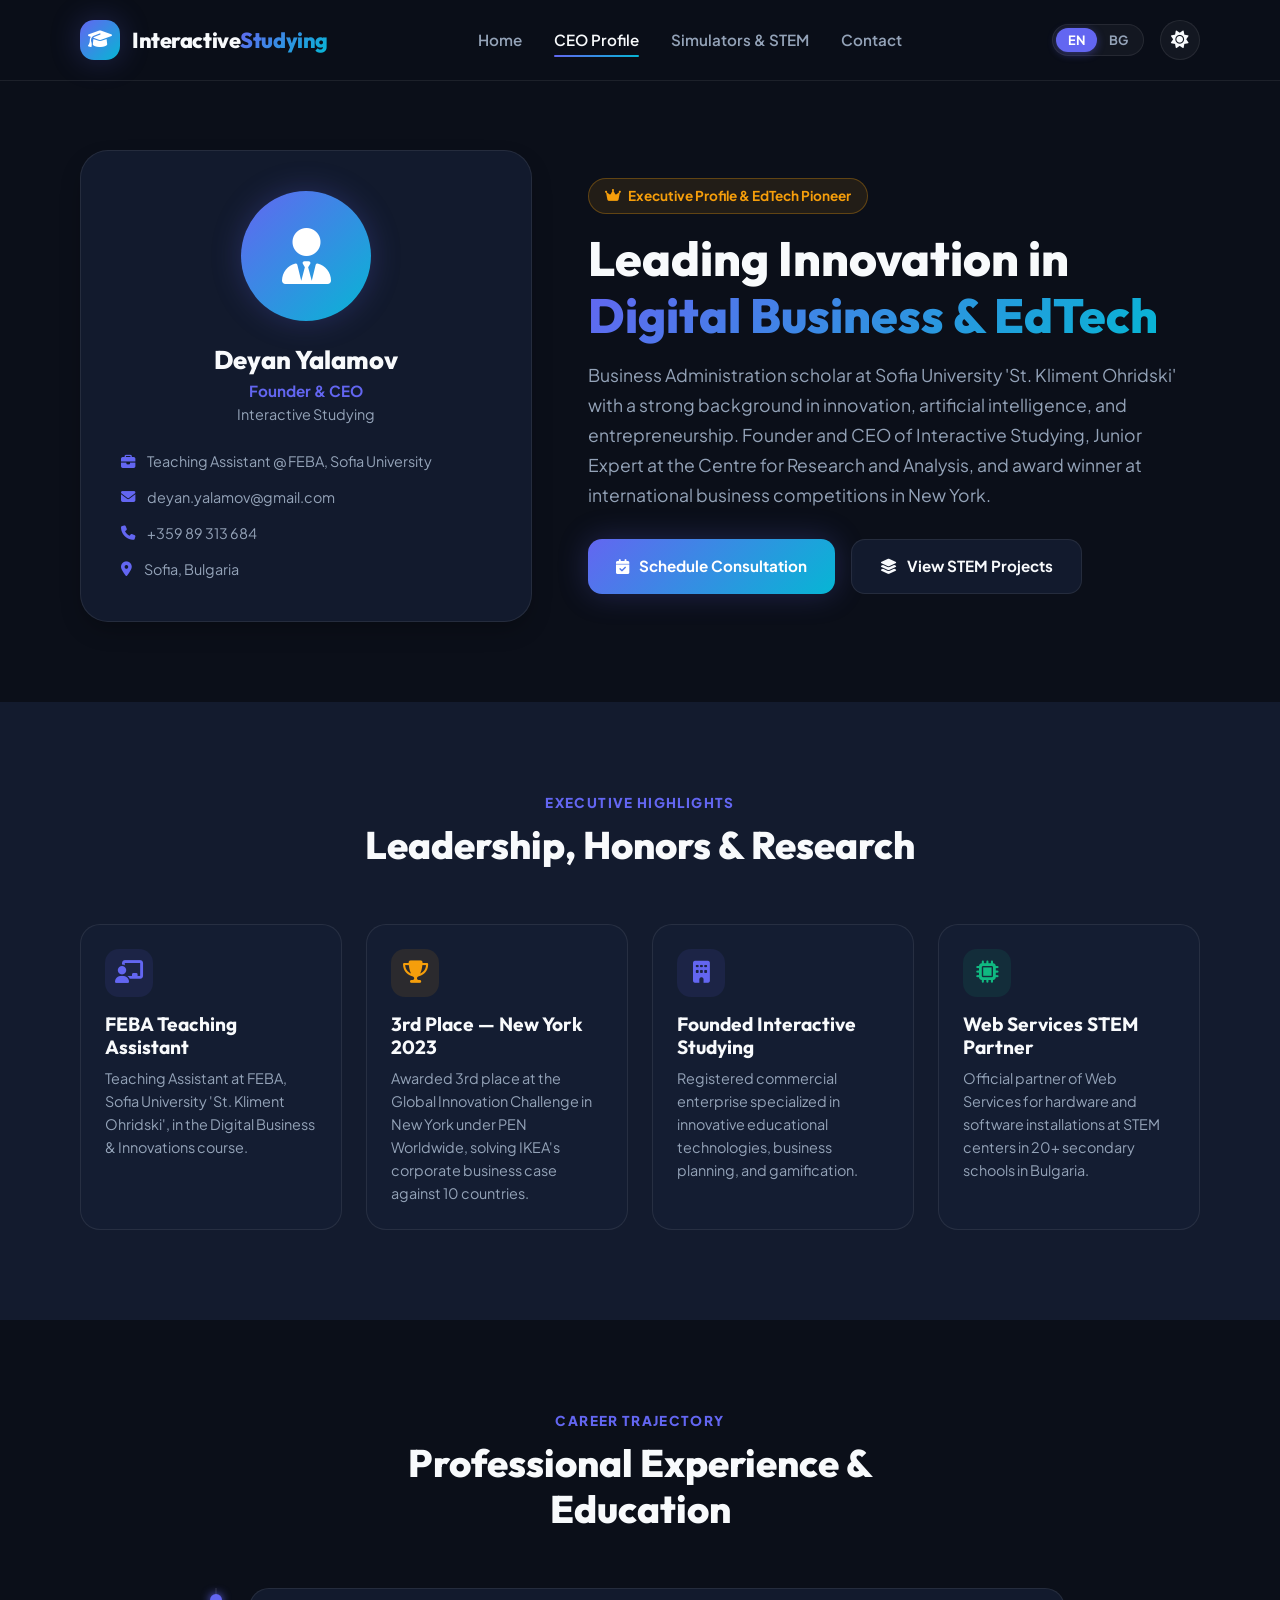
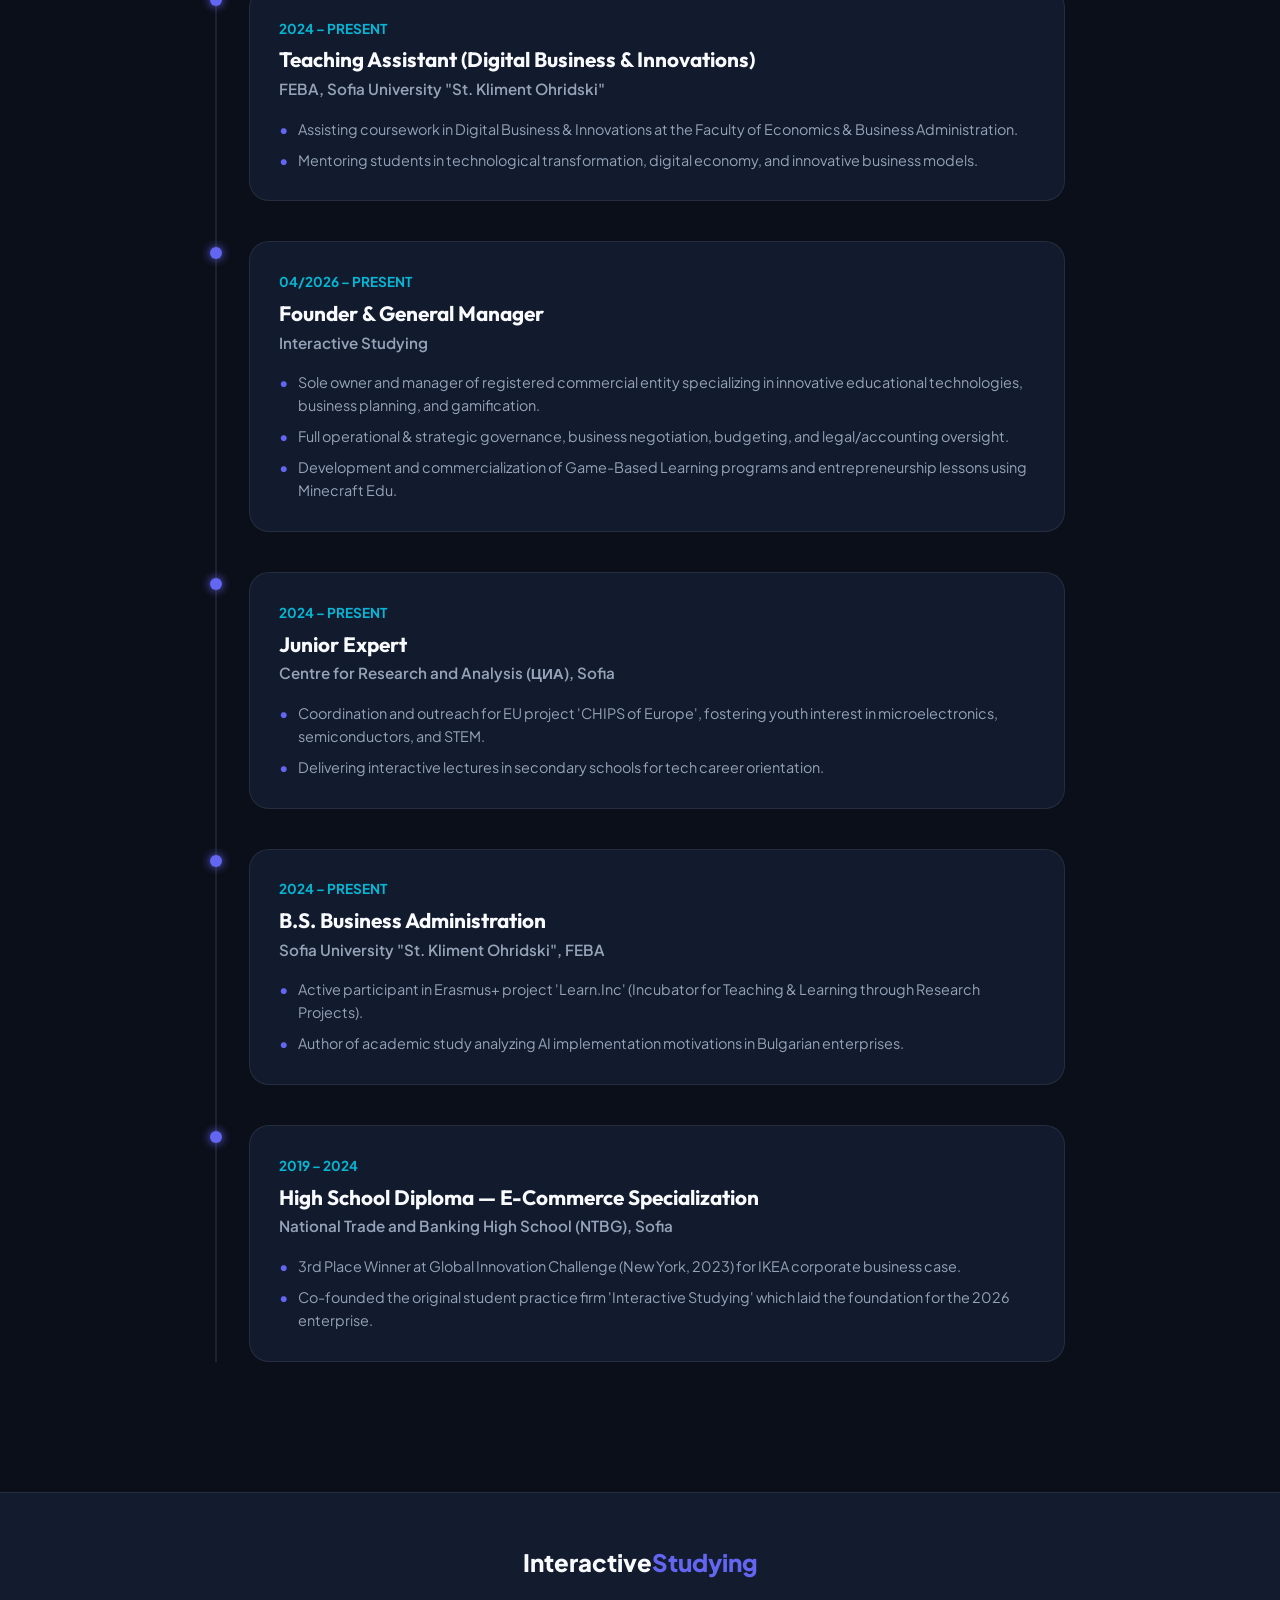
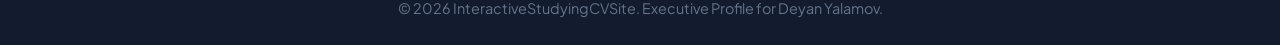
==== ceo.html @ 25257463 "Fix hero layout padding on homepage, use English company name Interactive Studying on ENG CEO page, " ====
<!DOCTYPE html>
<html lang="en" data-theme="dark">
<head>
  <meta charset="UTF-8">
  <meta name="viewport" content="width=device-width, initial-scale=1.0">
  <title>Deyan Yalamov — CEO & Founder | Interactive Studying</title>
  <meta name="description" content="Official executive profile for Deyan Yalamov, Founder & CEO of Interactive Studying and Teaching Assistant at FEBA, Sofia University.">
  <link rel="stylesheet" href="style.css">
  <link rel="stylesheet" href="https://cdnjs.cloudflare.com/ajax/libs/font-awesome/6.4.0/css/all.min.css">
</head>
<body>

  <!-- ==========================================================================
       Header & Navigation
       ========================================================================== -->
  <header class="header">
    <div class="container header-container">
      <a href="index.html" class="logo">
        <div class="logo-icon"><i class="fa-solid fa-graduation-cap"></i></div>
        <div class="logo-text">Interactive<span>Studying</span></div>
      </a>

      <nav>
        <ul class="nav-links">
          <li><a href="index.html" class="nav-link" data-en="Home" data-bg="Начало">Home</a></li>
          <li><a href="ceo.html" class="nav-link active" data-en="CEO Profile" data-bg="За Управителя">CEO Profile</a></li>
          <li><a href="projects.html" class="nav-link" data-en="Simulators & STEM" data-bg="Симулатори и STEM">Simulators & STEM</a></li>
          <li><a href="contact.html" class="nav-link" data-en="Contact" data-bg="Контакти">Contact</a></li>
        </ul>
      </nav>

      <div class="header-actions">
        <div class="lang-switch">
          <button class="lang-btn active" data-lang="en">EN</button>
          <button class="lang-btn" data-lang="bg">BG</button>
        </div>
        <button class="theme-toggle" id="themeToggle" title="Toggle Light/Dark Theme">
          <i class="fa-solid fa-moon"></i>
        </button>
      </div>
    </div>
  </header>

  <!-- ==========================================================================
       Executive Hero Section
       ========================================================================== -->
  <section class="ceo-hero">
    <div class="container ceo-grid">
      
      <!-- Portrait & Direct Contact Info -->
      <div class="ceo-portrait-card">
        <div class="ceo-avatar">
          <i class="fa-solid fa-user-tie"></i>
        </div>
        <h3 style="font-size: 1.6rem; font-weight: 800;" data-en="Deyan Yalamov" data-bg="Деян Ялъмов">Deyan Yalamov</h3>
        <p style="color: var(--accent-primary); font-weight: 700; font-size: 0.95rem; margin-top: 0.2rem;" data-en="Founder & CEO" data-bg="Основател и Управител">Founder & CEO</p>
        <p style="color: var(--text-secondary); font-size: 0.9rem; margin-bottom: 1.5rem;" data-en="Interactive Studying" data-bg="„Интерактив Стъдинг“ ЕООД">Interactive Studying</p>
        
        <div class="ceo-contact-list">
          <div class="ceo-contact-item">
            <i class="fa-solid fa-briefcase"></i>
            <span data-en="Teaching Assistant @ FEBA, Sofia University" data-bg="Преподавателски асистент в Стопански факултет, СУ">Teaching Assistant @ FEBA, Sofia University</span>
          </div>
          <div class="ceo-contact-item">
            <i class="fa-solid fa-envelope"></i>
            <span>deyan.yalamov@gmail.com</span>
          </div>
          <div class="ceo-contact-item">
            <i class="fa-solid fa-phone"></i>
            <span>+359 89 313 684</span>
          </div>
          <div class="ceo-contact-item">
            <i class="fa-solid fa-location-dot"></i>
            <span data-en="Sofia, Bulgaria" data-bg="София, България">Sofia, Bulgaria</span>
          </div>
        </div>
      </div>

      <!-- Executive Overview -->
      <div>
        <div class="badge badge-gold">
          <i class="fa-solid fa-crown"></i>
          <span data-en="Executive Profile & EdTech Pioneer" data-bg="Профил на Управителя и EdTech Иноватор">Executive Profile & EdTech Pioneer</span>
        </div>

        <h1 style="font-size: 3rem; font-weight: 800; margin-bottom: 1rem;">
          <span data-en="Leading Innovation in" data-bg="Лидерство в иновациите на">Leading Innovation in</span><br>
          <span class="gradient-text" data-en="Digital Business & EdTech" data-bg="Дигиталния Бизнес и EdTech">Digital Business & EdTech</span>
        </h1>

        <p style="color: var(--text-secondary); font-size: 1.1rem; margin-bottom: 1.8rem; line-height: 1.7;" data-en="Business Administration scholar at Sofia University 'St. Kliment Ohridski' with a strong background in innovation, artificial intelligence, and entrepreneurship. Founder and CEO of Interactive Studying, Junior Expert at the Centre for Research and Analysis, and award winner at international business competitions in New York." data-bg="Студент по Бизнес администрация в СУ „Св. Климент Охридски“ с изявен интерес към иновациите, изкуствения интелект и предприемачеството. Собственик и управител на „Интерактив Стъдинг“ ЕООД, млад експерт в ЦИА и носител на отличия от Ню Йорк.">
          Business Administration scholar at Sofia University 'St. Kliment Ohridski' with a strong background in innovation, artificial intelligence, and entrepreneurship. Founder and CEO of Interactive Studying, Junior Expert at the Centre for Research and Analysis, and award winner at international business competitions in New York.
        </p>

        <div style="display: flex; gap: 1rem; flex-wrap: wrap;">
          <a href="contact.html" class="btn btn-primary">
            <i class="fa-solid fa-calendar-check"></i>
            <span data-en="Schedule Consultation" data-bg="Заяви Консултация">Schedule Consultation</span>
          </a>
          <a href="projects.html" class="btn btn-secondary">
            <i class="fa-solid fa-layer-group"></i>
            <span data-en="View STEM Projects" data-bg="Разгледай STEM Проектите">View STEM Projects</span>
          </a>
        </div>
      </div>
    </div>
  </section>

  <!-- ==========================================================================
       Key Achievements Grid
       ========================================================================== -->
  <section class="section" style="background: var(--bg-secondary);">
    <div class="container">
      <div class="section-header">
        <div class="section-tag" data-en="Executive Highlights" data-bg="Ключови Постижения">Executive Highlights</div>
        <h2 class="section-title" data-en="Leadership, Honors & Research" data-bg="Лидерство, Отличия и Изследвания">Leadership, Honors & Research</h2>
      </div>

      <div class="achievements-grid">
        <!-- 1. Teaching Assistant FEBA -->
        <div class="achievement-card">
          <div class="achievement-icon"><i class="fa-solid fa-chalkboard-user"></i></div>
          <h4 style="font-size: 1.2rem; font-weight: 700; margin-bottom: 0.5rem;" data-en="FEBA Teaching Assistant" data-bg="Преподавателски Асистент в СУ">FEBA Teaching Assistant</h4>
          <p style="color: var(--text-secondary); font-size: 0.9rem;" data-en="Teaching Assistant at FEBA, Sofia University 'St. Kliment Ohridski', in the Digital Business & Innovations course." data-bg="Преподавателски асистент в Стопански факултет на СУ „Св. Климент Охридски“ по дисциплината Дигитален бизнес и иновации.">
            Teaching Assistant at FEBA, Sofia University 'St. Kliment Ohridski', in the Digital Business & Innovations course.
          </p>
        </div>

        <!-- 2. Global Innovation Challenge NY -->
        <div class="achievement-card">
          <div class="achievement-icon" style="color: var(--accent-amber); background: rgba(245,158,11,0.1);"><i class="fa-solid fa-trophy"></i></div>
          <h4 style="font-size: 1.2rem; font-weight: 700; margin-bottom: 0.5rem;" data-en="3rd Place — New York 2023" data-bg="3-то място — Ню Йорк 2023">3rd Place — New York 2023</h4>
          <p style="color: var(--text-secondary); font-size: 0.9rem;" data-en="Awarded 3rd place at the Global Innovation Challenge in New York under PEN Worldwide, solving IKEA's corporate business case against 10 countries." data-bg="3-то място на международното състезание Global Innovation Challenge (Ню Йорк, 2023), решавайки казус за IKEA сред 10 страни.">
            Awarded 3rd place at the Global Innovation Challenge in New York under PEN Worldwide, solving IKEA's corporate business case against 10 countries.
          </p>
        </div>

        <!-- 3. Founded Interactive Studying -->
        <div class="achievement-card">
          <div class="achievement-icon" style="color: var(--accent-primary); background: rgba(99,102,241,0.1);"><i class="fa-solid fa-building"></i></div>
          <h4 style="font-size: 1.2rem; font-weight: 700; margin-bottom: 0.5rem;" data-en="Founded Interactive Studying" data-bg="Основател на „Интерактив Стъдинг“ ЕООД">Founded Interactive Studying</h4>
          <p style="color: var(--text-secondary); font-size: 0.9rem;" data-en="Registered commercial enterprise specialized in innovative educational technologies, business planning, and gamification." data-bg="Регистрирано търговско дружество за иновативни образователни технологии, бизнес планиране и геймификация.">
            Registered commercial enterprise specialized in innovative educational technologies, business planning, and gamification.
          </p>
        </div>

        <!-- 4. Web Services STEM Partner -->
        <div class="achievement-card">
          <div class="achievement-icon" style="color: var(--accent-emerald); background: rgba(16,185,129,0.1);"><i class="fa-solid fa-microchip"></i></div>
          <h4 style="font-size: 1.2rem; font-weight: 700; margin-bottom: 0.5rem;" data-en="Web Services STEM Partner" data-bg="Партньор на Web Services">Web Services STEM Partner</h4>
          <p style="color: var(--text-secondary); font-size: 0.9rem;" data-en="Official partner of Web Services for hardware and software installations at STEM centers in 20+ secondary schools in Bulgaria." data-bg="Официален партньор на Web Services за хардуерни и софтуерни инсталации в STEM центрове на над 20 средни училища.">
            Official partner of Web Services for hardware and software installations at STEM centers in 20+ secondary schools in Bulgaria.
          </p>
        </div>
      </div>
    </div>
  </section>

  <!-- ==========================================================================
       Timeline & Career History
       ========================================================================== -->
  <section class="section">
    <div class="container">
      <div class="section-header">
        <div class="section-tag" data-en="Career Trajectory" data-bg="Кариерно Развитие">Career Trajectory</div>
        <h2 class="section-title" data-en="Professional Experience & Education" data-bg="Професионален Опит и Образование">Professional Experience & Education</h2>
      </div>

      <div class="timeline">
        <!-- 1. Teaching Assistant FEBA -->
        <div class="timeline-item">
          <div class="timeline-dot"></div>
          <div class="timeline-card">
            <div class="timeline-date">2024 – PRESENT</div>
            <h3 class="timeline-title" data-en="Teaching Assistant (Digital Business & Innovations)" data-bg="Преподавателски Асистент (Дигитален Бизнес и Иновации)">Teaching Assistant (Digital Business & Innovations)</h3>
            <div class="timeline-company">FEBA, Sofia University "St. Kliment Ohridski"</div>
            <ul class="timeline-bullets">
              <li data-en="Assisting coursework in Digital Business & Innovations at the Faculty of Economics & Business Administration." data-bg="Водене на упражнения и асистиране по дисциплината Дигитален бизнес и иновации в Стопанския факултет.">Assisting coursework in Digital Business & Innovations at the Faculty of Economics & Business Administration.</li>
              <li data-en="Mentoring students in technological transformation, digital economy, and innovative business models." data-bg="Менторство на студенти в областта на дигиталната икономика и иновативните бизнес модели.">Mentoring students in technological transformation, digital economy, and innovative business models.</li>
            </ul>
          </div>
        </div>

        <!-- 2. Founder & CEO Interactive Studying -->
        <div class="timeline-item">
          <div class="timeline-dot"></div>
          <div class="timeline-card">
            <div class="timeline-date">04/2026 – PRESENT</div>
            <h3 class="timeline-title" data-en="Founder & General Manager" data-bg="Основател и Управител">Founder & General Manager</h3>
            <div class="timeline-company" data-en="Interactive Studying" data-bg="„Интерактив Стъдинг“ ЕООД">Interactive Studying</div>
            <ul class="timeline-bullets">
              <li data-en="Sole owner and manager of registered commercial entity specializing in innovative educational technologies, business planning, and gamification." data-bg="Едноличен собственик и управител на търговско дружество за образователни технологии и геймификация.">Sole owner and manager of registered commercial entity specializing in innovative educational technologies, business planning, and gamification.</li>
              <li data-en="Full operational & strategic governance, business negotiation, budgeting, and legal/accounting oversight." data-bg="Цялостно оперативно и стратегическо управление, водене на бизнес преговори, бюджетиране и правен надзор.">Full operational & strategic governance, business negotiation, budgeting, and legal/accounting oversight.</li>
              <li data-en="Development and commercialization of Game-Based Learning programs and entrepreneurship lessons using Minecraft Edu." data-bg="Разработване и комерсиализация на геймифицирани програми и уроци по предприемачество чрез Minecraft.">Development and commercialization of Game-Based Learning programs and entrepreneurship lessons using Minecraft Edu.</li>
            </ul>
          </div>
        </div>

        <!-- 3. Junior Expert CIA -->
        <div class="timeline-item">
          <div class="timeline-dot"></div>
          <div class="timeline-card">
            <div class="timeline-date">2024 – PRESENT</div>
            <h3 class="timeline-title" data-en="Junior Expert" data-bg="Млад Експерт">Junior Expert</h3>
            <div class="timeline-company">Centre for Research and Analysis (ЦИА), Sofia</div>
            <ul class="timeline-bullets">
              <li data-en="Coordination and outreach for EU project 'CHIPS of Europe', fostering youth interest in microelectronics, semiconductors, and STEM." data-bg="Управление и популяризиране на европейския проект „CHIPS of Europe“ за микроелектроника и STEM образование.">Coordination and outreach for EU project 'CHIPS of Europe', fostering youth interest in microelectronics, semiconductors, and STEM.</li>
              <li data-en="Delivering interactive lectures in secondary schools for tech career orientation." data-bg="Провеждане на интерактивни лекции пред ученици от средни училища за кариерно ориентиране.">Delivering interactive lectures in secondary schools for tech career orientation.</li>
            </ul>
          </div>
        </div>

        <!-- 4. Sofia University Education -->
        <div class="timeline-item">
          <div class="timeline-dot"></div>
          <div class="timeline-card">
            <div class="timeline-date">2024 – PRESENT</div>
            <h3 class="timeline-title" data-en="B.S. Business Administration" data-bg="Бакалавър по Бизнес Администрация">B.S. Business Administration</h3>
            <div class="timeline-company">Sofia University "St. Kliment Ohridski", FEBA</div>
            <ul class="timeline-bullets">
              <li data-en="Active participant in Erasmus+ project 'Learn.Inc' (Incubator for Teaching & Learning through Research Projects)." data-bg="Участие в международния проект „Learn.Inc“ по програма „Еразъм+“.">Active participant in Erasmus+ project 'Learn.Inc' (Incubator for Teaching & Learning through Research Projects).</li>
              <li data-en="Author of academic study analyzing AI implementation motivations in Bulgarian enterprises." data-bg="Автор на научно изследване за практиките на използване на изкуствен интелект в българския бизнес.">Author of academic study analyzing AI implementation motivations in Bulgarian enterprises.</li>
            </ul>
          </div>
        </div>

        <!-- 5. NTBG High School -->
        <div class="timeline-item">
          <div class="timeline-dot"></div>
          <div class="timeline-card">
            <div class="timeline-date">2019 – 2024</div>
            <h3 class="timeline-title" data-en="High School Diploma — E-Commerce Specialization" data-bg="Средно Образование — Електронна Търговия">High School Diploma — E-Commerce Specialization</h3>
            <div class="timeline-company">National Trade and Banking High School (NTBG), Sofia</div>
            <ul class="timeline-bullets">
              <li data-en="3rd Place Winner at Global Innovation Challenge (New York, 2023) for IKEA corporate business case." data-bg="3-то място на Global Innovation Challenge (Ню Йорк, 2023) за бизнес казус на IKEA.">3rd Place Winner at Global Innovation Challenge (New York, 2023) for IKEA corporate business case.</li>
              <li data-en="Co-founded the original student practice firm 'Interactive Studying' which laid the foundation for the 2026 enterprise." data-bg="Ключов участник в учебната фирма „Интерактив стъдинг“, послужила за основа на реалната фирма.">Co-founded the original student practice firm 'Interactive Studying' which laid the foundation for the 2026 enterprise.</li>
            </ul>
          </div>
        </div>

      </div>
    </div>
  </section>

  <!-- Footer -->
  <footer class="footer">
    <div class="container">
      <div class="footer-logo">Interactive<span style="color: var(--accent-primary);">Studying</span></div>
      <p class="footer-copy">&copy; 2026 InteractiveStudyingCVSite. Executive Profile for Deyan Yalamov.</p>
    </div>
  </footer>

  <script src="script.js"></script>
</body>
</html>
---- style.css ----
/* ==========================================================================
   Design System & Tokens - InteractiveStudyingCVSite
   ========================================================================== */
@import url('https://fonts.googleapis.com/css2?family=Outfit:wght@300;400;500;600;700;800&family=Plus+Jakarta+Sans:wght@400;500;600;700&display=swap');

:root {
  /* Color Palette - Dark Theme Defaults */
  --bg-primary: #0b0f19;
  --bg-secondary: #131b2e;
  --bg-card: rgba(22, 31, 52, 0.75);
  --bg-card-hover: rgba(30, 43, 70, 0.9);
  --bg-glass: rgba(255, 255, 255, 0.04);
  --border-color: rgba(255, 255, 255, 0.08);
  --border-highlight: rgba(99, 102, 241, 0.4);

  --text-primary: #f8fafc;
  --text-secondary: #94a3b8;
  --text-muted: #64748b;

  --accent-primary: #6366f1; /* Electric Indigo */
  --accent-primary-glow: rgba(99, 102, 241, 0.4);
  --accent-secondary: #06b6d4; /* Vibrant Cyan */
  --accent-tertiary: #ec4899; /* Hot Pink */
  --accent-emerald: #10b981; /* Emerald */
  --accent-amber: #f59e0b; /* Amber Gold */

  --gradient-brand: linear-gradient(135deg, #6366f1 0%, #06b6d4 100%);
  --gradient-gold: linear-gradient(135deg, #f59e0b 0%, #ec4899 100%);
  --gradient-glow: linear-gradient(135deg, rgba(99, 102, 241, 0.15), rgba(6, 182, 212, 0.15));

  --radius-sm: 8px;
  --radius-md: 14px;
  --radius-lg: 20px;
  --radius-xl: 28px;
  --radius-full: 9999px;

  --shadow-sm: 0 4px 6px -1px rgba(0, 0, 0, 0.2);
  --shadow-md: 0 10px 25px -5px rgba(0, 0, 0, 0.3);
  --shadow-glow: 0 0 30px rgba(99, 102, 241, 0.25);

  --transition-fast: 0.2s cubic-bezier(0.4, 0, 0.2, 1);
  --transition-normal: 0.3s cubic-bezier(0.4, 0, 0.2, 1);
  --transition-bounce: 0.5s cubic-bezier(0.34, 1.56, 0.64, 1);
}

[data-theme="light"] {
  --bg-primary: #f8fafc;
  --bg-secondary: #f1f5f9;
  --bg-card: rgba(255, 255, 255, 0.9);
  --bg-card-hover: rgba(255, 255, 255, 0.98);
  --bg-glass: rgba(0, 0, 0, 0.03);
  --border-color: rgba(0, 0, 0, 0.08);
  --border-highlight: rgba(99, 102, 241, 0.4);

  --text-primary: #0f172a;
  --text-secondary: #475569;
  --text-muted: #64748b;

  --shadow-sm: 0 2px 4px rgba(0,0,0,0.05);
  --shadow-md: 0 10px 25px -5px rgba(15, 23, 42, 0.08);
  --shadow-glow: 0 0 25px rgba(99, 102, 241, 0.2);
}

/* Reset & Layout */
*, *::before, *::after {
  box-sizing: border-box;
  margin: 0;
  padding: 0;
}

html {
  scroll-behavior: smooth;
  font-size: 16px;
}

body {
  font-family: 'Plus Jakarta Sans', sans-serif;
  background-color: var(--bg-primary);
  color: var(--text-primary);
  line-height: 1.6;
  overflow-x: hidden;
  transition: background-color var(--transition-normal), color var(--transition-normal);
}

h1, h2, h3, h4, h5, h6 {
  font-family: 'Outfit', sans-serif;
  color: var(--text-primary);
  line-height: 1.2;
}

a {
  color: inherit;
  text-decoration: none;
}

button {
  cursor: pointer;
  border: none;
  background: none;
  font-family: inherit;
}

.container {
  width: 90%;
  max-width: 1200px;
  margin: 0 auto;
  padding: 0 1rem;
}

/* Header & Nav */
.header {
  position: fixed;
  top: 0;
  left: 0;
  width: 100%;
  z-index: 1000;
  backdrop-filter: blur(16px);
  -webkit-backdrop-filter: blur(16px);
  background: rgba(11, 15, 25, 0.85);
  border-bottom: 1px solid var(--border-color);
  transition: background var(--transition-normal);
}

[data-theme="light"] .header {
  background: rgba(248, 250, 252, 0.88);
}

.header-container {
  display: flex;
  justify-content: space-between;
  align-items: center;
  height: 80px;
}

.logo {
  display: flex;
  align-items: center;
  gap: 12px;
  font-family: 'Outfit', sans-serif;
  font-weight: 800;
  font-size: 1.35rem;
  letter-spacing: -0.02em;
}

.logo-icon {
  width: 40px;
  height: 40px;
  background: var(--gradient-brand);
  border-radius: var(--radius-md);
  display: flex;
  align-items: center;
  justify-content: center;
  color: #fff;
  font-size: 1.2rem;
  box-shadow: var(--shadow-glow);
}

.logo-text span {
  background: var(--gradient-brand);
  -webkit-background-clip: text;
  -webkit-text-fill-color: transparent;
}

.nav-links {
  display: flex;
  align-items: center;
  gap: 2rem;
  list-style: none;
}

.nav-link {
  font-weight: 600;
  font-size: 0.95rem;
  color: var(--text-secondary);
  transition: color var(--transition-fast);
  position: relative;
  padding: 0.5rem 0;
}

.nav-link:hover, .nav-link.active {
  color: var(--text-primary);
}

.nav-link::after {
  content: '';
  position: absolute;
  bottom: 0;
  left: 0;
  width: 0%;
  height: 2px;
  background: var(--gradient-brand);
  transition: width var(--transition-normal);
  border-radius: var(--radius-full);
}

.nav-link:hover::after, .nav-link.active::after {
  width: 100%;
}

.header-actions {
  display: flex;
  align-items: center;
  gap: 1rem;
}

.lang-switch {
  display: flex;
  background: var(--bg-glass);
  border: 1px solid var(--border-color);
  border-radius: var(--radius-full);
  padding: 3px;
}

.lang-btn {
  padding: 4px 12px;
  font-size: 0.8rem;
  font-weight: 700;
  border-radius: var(--radius-full);
  color: var(--text-secondary);
  transition: all var(--transition-fast);
}

.lang-btn.active {
  background: var(--accent-primary);
  color: #fff;
  box-shadow: 0 2px 8px rgba(99, 102, 241, 0.4);
}

.theme-toggle {
  width: 40px;
  height: 40px;
  border-radius: var(--radius-full);
  border: 1px solid var(--border-color);
  background: var(--bg-glass);
  color: var(--text-primary);
  display: flex;
  align-items: center;
  justify-content: center;
  font-size: 1.1rem;
  transition: all var(--transition-fast);
}

.theme-toggle:hover {
  background: var(--bg-card-hover);
  border-color: var(--accent-primary);
}

/* ==========================================================================
   Hero Section (Homepage)
   ========================================================================== */
.hero {
  padding: 160px 0 100px;
  position: relative;
  overflow: hidden;
}

.hero-bg-glow {
  position: absolute;
  top: -20%;
  right: -10%;
  width: 600px;
  height: 600px;
  background: radial-gradient(circle, rgba(99, 102, 241, 0.25) 0%, rgba(6, 182, 212, 0.05) 50%, transparent 70%);
  filter: blur(80px);
  pointer-events: none;
  z-index: 0;
}

.hero-content-grid {
  display: grid;
  grid-template-columns: 1.2fr 0.8fr;
  gap: 4rem;
  align-items: center;
  position: relative;
  z-index: 1;
}

.hero-title {
  font-size: 3.5rem;
  font-weight: 800;
  margin-bottom: 1.2rem;
  letter-spacing: -0.03em;
}

.hero-subtitle {
  font-size: 1.25rem;
  color: var(--text-secondary);
  margin-bottom: 2rem;
  max-width: 600px;
}

.hero-ctas {
  display: flex;
  gap: 1rem;
  margin-bottom: 2rem;
  flex-wrap: wrap;
}

.badge-pulse {
  width: 8px;
  height: 8px;
  border-radius: 50%;
  background: var(--accent-emerald);
  box-shadow: 0 0 10px var(--accent-emerald);
  animation: pulse 2s infinite;
}

@keyframes pulse {
  0% { transform: scale(0.95); box-shadow: 0 0 0 0 rgba(16, 185, 129, 0.7); }
  70% { transform: scale(1); box-shadow: 0 0 0 8px rgba(16, 185, 129, 0); }
  100% { transform: scale(0.95); box-shadow: 0 0 0 0 rgba(16, 185, 129, 0); }
}

.hero-visual {
  position: relative;
}

.avatar-card {
  background: var(--bg-card);
  border: 1px solid var(--border-color);
  backdrop-filter: blur(20px);
  border-radius: var(--radius-xl);
  padding: 2.5rem;
  box-shadow: var(--shadow-md);
  position: relative;
  transition: transform var(--transition-normal);
}

.avatar-card:hover {
  transform: translateY(-5px);
  border-color: var(--border-highlight);
}

.avatar-header {
  display: flex;
  align-items: center;
  gap: 1.5rem;
  margin-bottom: 1.5rem;
}

.avatar-circle {
  width: 80px;
  height: 80px;
  border-radius: 50%;
  background: var(--gradient-brand);
  display: flex;
  align-items: center;
  justify-content: center;
  font-size: 2.5rem;
  color: #fff;
  box-shadow: var(--shadow-glow);
}

.avatar-info h4 {
  font-size: 1.4rem;
  font-weight: 700;
}

.avatar-info p {
  color: var(--accent-primary);
  font-size: 0.9rem;
  font-weight: 600;
}

/* Page Banner (Subpages) */
.page-banner {
  padding: 150px 0 60px;
  background: var(--bg-secondary);
  border-bottom: 1px solid var(--border-color);
  position: relative;
  overflow: hidden;
}

.page-title {
  font-size: 3rem;
  font-weight: 800;
  margin-bottom: 0.5rem;
}

.page-subtitle {
  color: var(--text-secondary);
  font-size: 1.1rem;
  max-width: 600px;
}

/* Section Controls */
.section {
  padding: 90px 0;
}

.section-header {
  text-align: center;
  max-width: 650px;
  margin: 0 auto 3.5rem;
}

.section-tag {
  color: var(--accent-primary);
  font-weight: 800;
  text-transform: uppercase;
  font-size: 0.85rem;
  letter-spacing: 0.1em;
  margin-bottom: 0.5rem;
}

.section-title {
  font-size: 2.4rem;
  font-weight: 800;
  margin-bottom: 0.8rem;
}

.section-subtitle {
  color: var(--text-secondary);
  font-size: 1.05rem;
}

/* Buttons & Badges */
.badge {
  display: inline-flex;
  align-items: center;
  gap: 8px;
  padding: 6px 16px;
  border-radius: var(--radius-full);
  background: rgba(99, 102, 241, 0.1);
  border: 1px solid rgba(99, 102, 241, 0.3);
  color: var(--accent-primary);
  font-size: 0.85rem;
  font-weight: 700;
  margin-bottom: 1rem;
}

.badge-gold {
  background: rgba(245, 158, 11, 0.1);
  border-color: rgba(245, 158, 11, 0.3);
  color: var(--accent-amber);
}

.badge-emerald {
  background: rgba(16, 185, 129, 0.1);
  border-color: rgba(16, 185, 129, 0.3);
  color: var(--accent-emerald);
}

.btn {
  display: inline-flex;
  align-items: center;
  gap: 10px;
  padding: 14px 28px;
  border-radius: var(--radius-md);
  font-weight: 700;
  font-size: 0.95rem;
  transition: all var(--transition-bounce);
}

.btn-primary {
  background: var(--gradient-brand);
  color: #fff;
  box-shadow: var(--shadow-glow);
}

.btn-primary:hover {
  transform: translateY(-3px);
  box-shadow: 0 10px 30px rgba(99, 102, 241, 0.4);
}

.btn-secondary {
  background: var(--bg-card);
  border: 1px solid var(--border-color);
  color: var(--text-primary);
}

.btn-secondary:hover {
  background: var(--bg-card-hover);
  border-color: var(--accent-primary);
  transform: translateY(-3px);
}

.gradient-text {
  background: var(--gradient-brand);
  -webkit-background-clip: text;
  -webkit-text-fill-color: transparent;
}

/* Executive Profile Hero */
.ceo-hero {
  padding: 150px 0 80px;
  position: relative;
}

.ceo-grid {
  display: grid;
  grid-template-columns: 0.85fr 1.15fr;
  gap: 3.5rem;
  align-items: center;
}

.ceo-portrait-card {
  background: var(--bg-card);
  border: 1px solid var(--border-color);
  border-radius: var(--radius-xl);
  padding: 2.5rem;
  text-align: center;
  box-shadow: var(--shadow-md);
  position: relative;
}

.ceo-avatar {
  width: 130px;
  height: 130px;
  border-radius: 50%;
  background: var(--gradient-brand);
  display: flex;
  align-items: center;
  justify-content: center;
  font-size: 3.5rem;
  color: #fff;
  margin: 0 auto 1.5rem;
  box-shadow: var(--shadow-glow);
}

.ceo-contact-list {
  display: flex;
  flex-direction: column;
  gap: 0.8rem;
  margin-top: 1.5rem;
  text-align: left;
  font-size: 0.9rem;
}

.ceo-contact-item {
  display: flex;
  align-items: center;
  gap: 12px;
  color: var(--text-secondary);
}

.ceo-contact-item i {
  color: var(--accent-primary);
}

/* Achievement Grid */
.achievements-grid {
  display: grid;
  grid-template-columns: repeat(auto-fit, minmax(260px, 1fr));
  gap: 1.5rem;
  margin-top: 2rem;
}

.achievement-card {
  background: var(--bg-card);
  border: 1px solid var(--border-color);
  border-radius: var(--radius-lg);
  padding: 1.5rem;
  transition: all var(--transition-fast);
}

.achievement-card:hover {
  border-color: var(--border-highlight);
  transform: translateY(-4px);
}

.achievement-icon {
  width: 48px;
  height: 48px;
  border-radius: var(--radius-md);
  background: rgba(99, 102, 241, 0.1);
  color: var(--accent-primary);
  display: flex;
  align-items: center;
  justify-content: center;
  font-size: 1.4rem;
  margin-bottom: 1rem;
}

/* Timeline */
.timeline {
  position: relative;
  max-width: 850px;
  margin: 0 auto;
  padding-left: 2rem;
  border-left: 2px solid var(--border-color);
}

.timeline-item {
  position: relative;
  margin-bottom: 2.5rem;
}

.timeline-dot {
  position: absolute;
  left: calc(-2rem - 7px);
  top: 6px;
  width: 12px;
  height: 12px;
  border-radius: 50%;
  background: var(--accent-primary);
  box-shadow: 0 0 10px var(--accent-primary);
}

.timeline-card {
  background: var(--bg-card);
  border: 1px solid var(--border-color);
  border-radius: var(--radius-lg);
  padding: 1.8rem;
  transition: all var(--transition-fast);
}

.timeline-card:hover {
  border-color: var(--border-highlight);
  transform: translateX(5px);
}

.timeline-date {
  font-size: 0.85rem;
  color: var(--accent-secondary);
  font-weight: 700;
  margin-bottom: 0.5rem;
}

.timeline-title {
  font-size: 1.3rem;
  font-weight: 700;
  margin-bottom: 0.3rem;
}

.timeline-company {
  color: var(--text-secondary);
  font-weight: 600;
  font-size: 0.95rem;
  margin-bottom: 1rem;
}

.timeline-bullets {
  list-style: none;
  display: flex;
  flex-direction: column;
  gap: 0.5rem;
}

.timeline-bullets li {
  position: relative;
  padding-left: 1.2rem;
  font-size: 0.9rem;
  color: var(--text-secondary);
}

.timeline-bullets li::before {
  content: '•';
  position: absolute;
  left: 0;
  color: var(--accent-primary);
  font-weight: bold;
}

/* Projects Showcase */
.projects-grid {
  display: grid;
  grid-template-columns: repeat(auto-fill, minmax(340px, 1fr));
  gap: 2rem;
}

.project-card {
  background: var(--bg-card);
  border: 1px solid var(--border-color);
  border-radius: var(--radius-lg);
  overflow: hidden;
  transition: all var(--transition-normal);
  display: flex;
  flex-direction: column;
}

.project-card:hover {
  transform: translateY(-8px);
  border-color: var(--border-highlight);
  box-shadow: var(--shadow-md);
}

.project-thumb {
  height: 200px;
  background: var(--gradient-glow);
  display: flex;
  align-items: center;
  justify-content: center;
  font-size: 4rem;
  position: relative;
  border-bottom: 1px solid var(--border-color);
}

.project-badge {
  position: absolute;
  top: 12px;
  right: 12px;
  padding: 4px 12px;
  border-radius: var(--radius-full);
  background: rgba(11, 15, 25, 0.75);
  backdrop-filter: blur(10px);
  font-size: 0.75rem;
  font-weight: 700;
  color: var(--accent-secondary);
  border: 1px solid var(--border-color);
}

.project-body {
  padding: 1.5rem;
  flex: 1;
  display: flex;
  flex-direction: column;
}

.project-title {
  font-size: 1.25rem;
  font-weight: 700;
  margin-bottom: 0.5rem;
}

.project-desc {
  color: var(--text-secondary);
  font-size: 0.9rem;
  margin-bottom: 1.5rem;
  flex: 1;
}

.project-footer {
  display: flex;
  justify-content: space-between;
  align-items: center;
  border-top: 1px solid var(--border-color);
  padding-top: 1rem;
}

.demo-btn {
  color: var(--accent-primary);
  font-weight: 700;
  font-size: 0.9rem;
  display: inline-flex;
  align-items: center;
  gap: 6px;
  transition: gap var(--transition-fast);
}

.demo-btn:hover {
  gap: 10px;
}

/* Modal */
.modal {
  position: fixed;
  inset: 0;
  z-index: 2000;
  display: flex;
  align-items: center;
  justify-content: center;
  background: rgba(11, 15, 25, 0.85);
  backdrop-filter: blur(12px);
  opacity: 0;
  pointer-events: none;
  transition: opacity var(--transition-normal);
}

.modal.active {
  opacity: 1;
  pointer-events: auto;
}

.modal-content {
  background: var(--bg-secondary);
  border: 1px solid var(--border-color);
  border-radius: var(--radius-xl);
  width: 90%;
  max-width: 750px;
  padding: 2.5rem;
  box-shadow: var(--shadow-md);
  position: relative;
  transform: scale(0.9);
  transition: transform var(--transition-bounce);
}

.modal.active .modal-content {
  transform: scale(1);
}

.modal-close {
  position: absolute;
  top: 20px;
  right: 20px;
  width: 36px;
  height: 36px;
  border-radius: 50%;
  background: var(--bg-glass);
  border: 1px solid var(--border-color);
  color: var(--text-primary);
  font-size: 1.2rem;
  display: flex;
  align-items: center;
  justify-content: center;
}

.simulator-box {
  margin-top: 1.5rem;
  background: var(--bg-primary);
  border: 1px solid var(--border-color);
  border-radius: var(--radius-lg);
  padding: 2rem;
  text-align: center;
}

/* Footer */
.footer {
  background: var(--bg-secondary);
  border-top: 1px solid var(--border-color);
  padding: 50px 0 25px;
  text-align: center;
}

.footer-logo {
  font-size: 1.5rem;
  font-weight: 800;
  margin-bottom: 1rem;
}

.footer-copy {
  color: var(--text-muted);
  font-size: 0.9rem;
}

/* Responsive */
@media (max-width: 992px) {
  .hero-content-grid {
    grid-template-columns: 1fr;
    text-align: center;
    gap: 3rem;
  }
  .hero-subtitle {
    margin-left: auto;
    margin-right: auto;
  }
  .hero-ctas {
    justify-content: center;
  }
  .ceo-grid {
    grid-template-columns: 1fr;
    gap: 2.5rem;
  }
}

@media (max-width: 768px) {
  .nav-links {
    display: none;
  }
  .hero-title {
    font-size: 2.5rem;
  }
  .page-title {
    font-size: 2.2rem;
  }
}
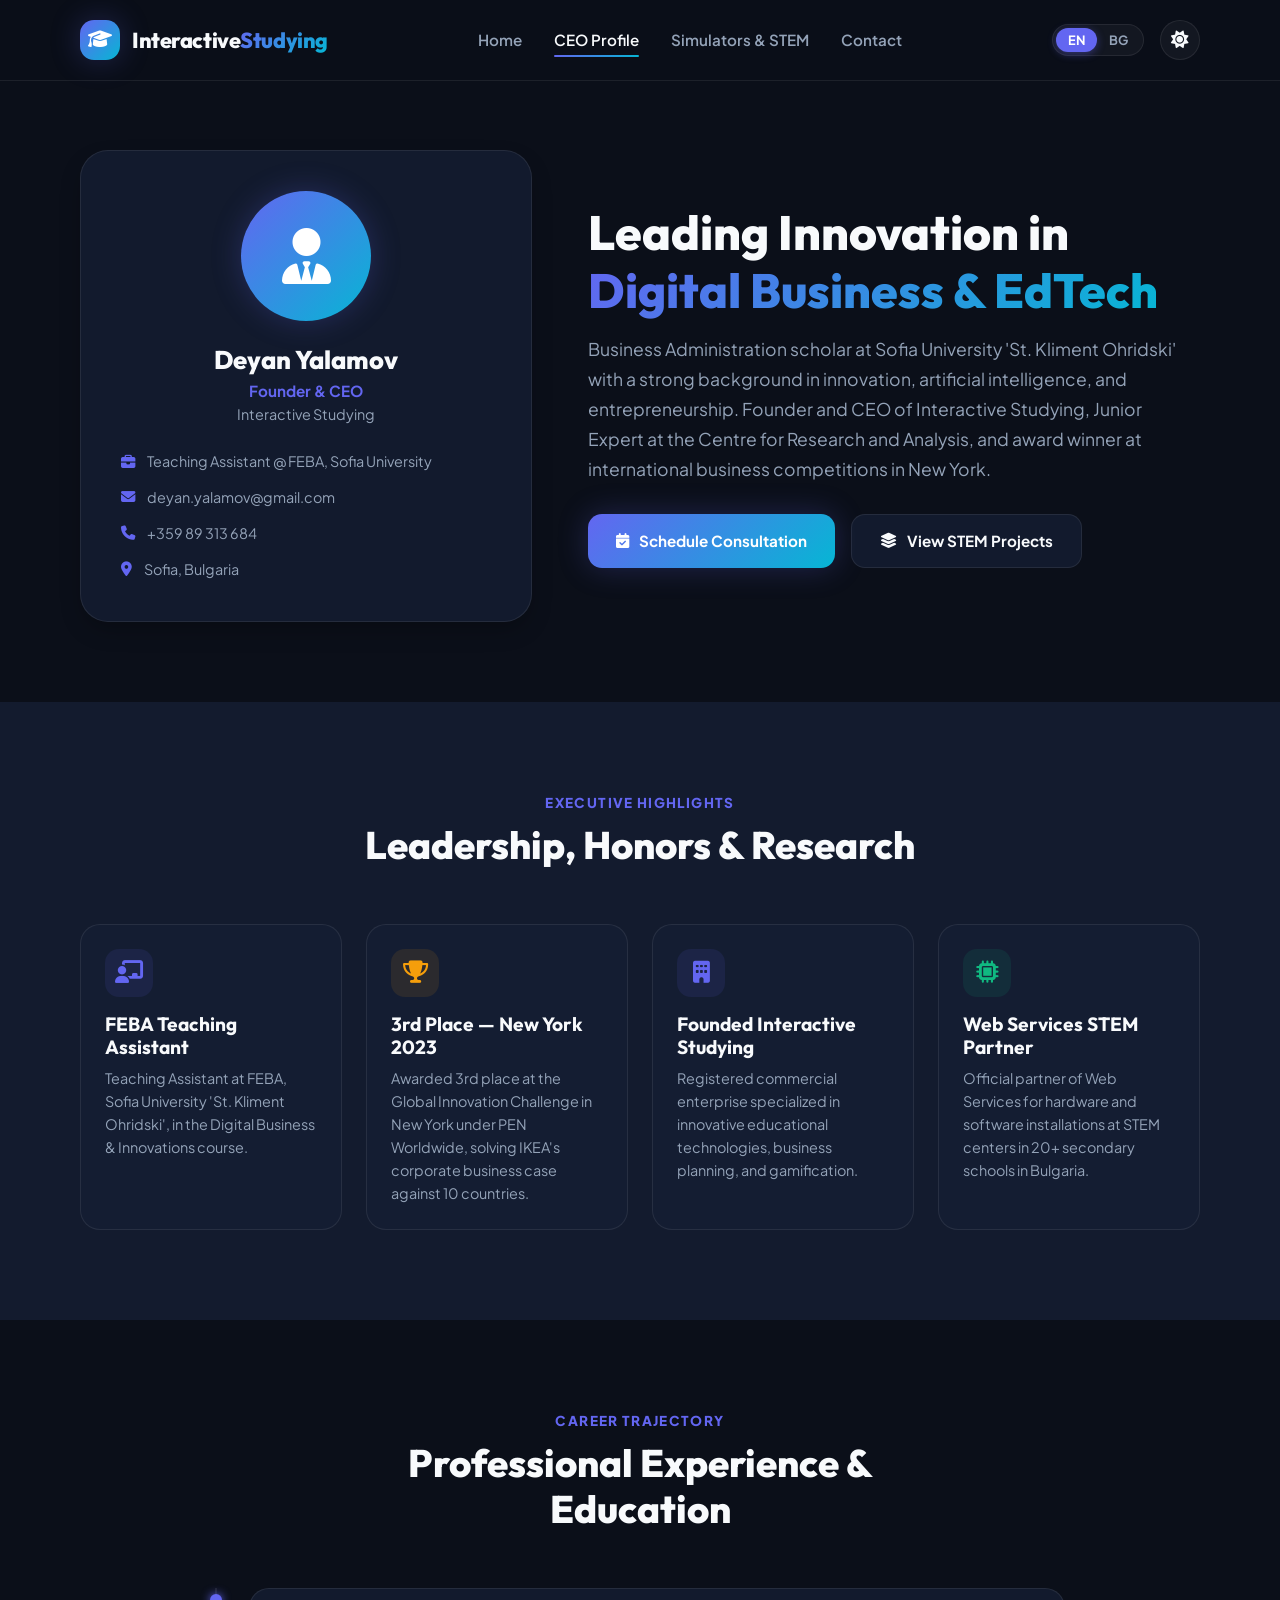
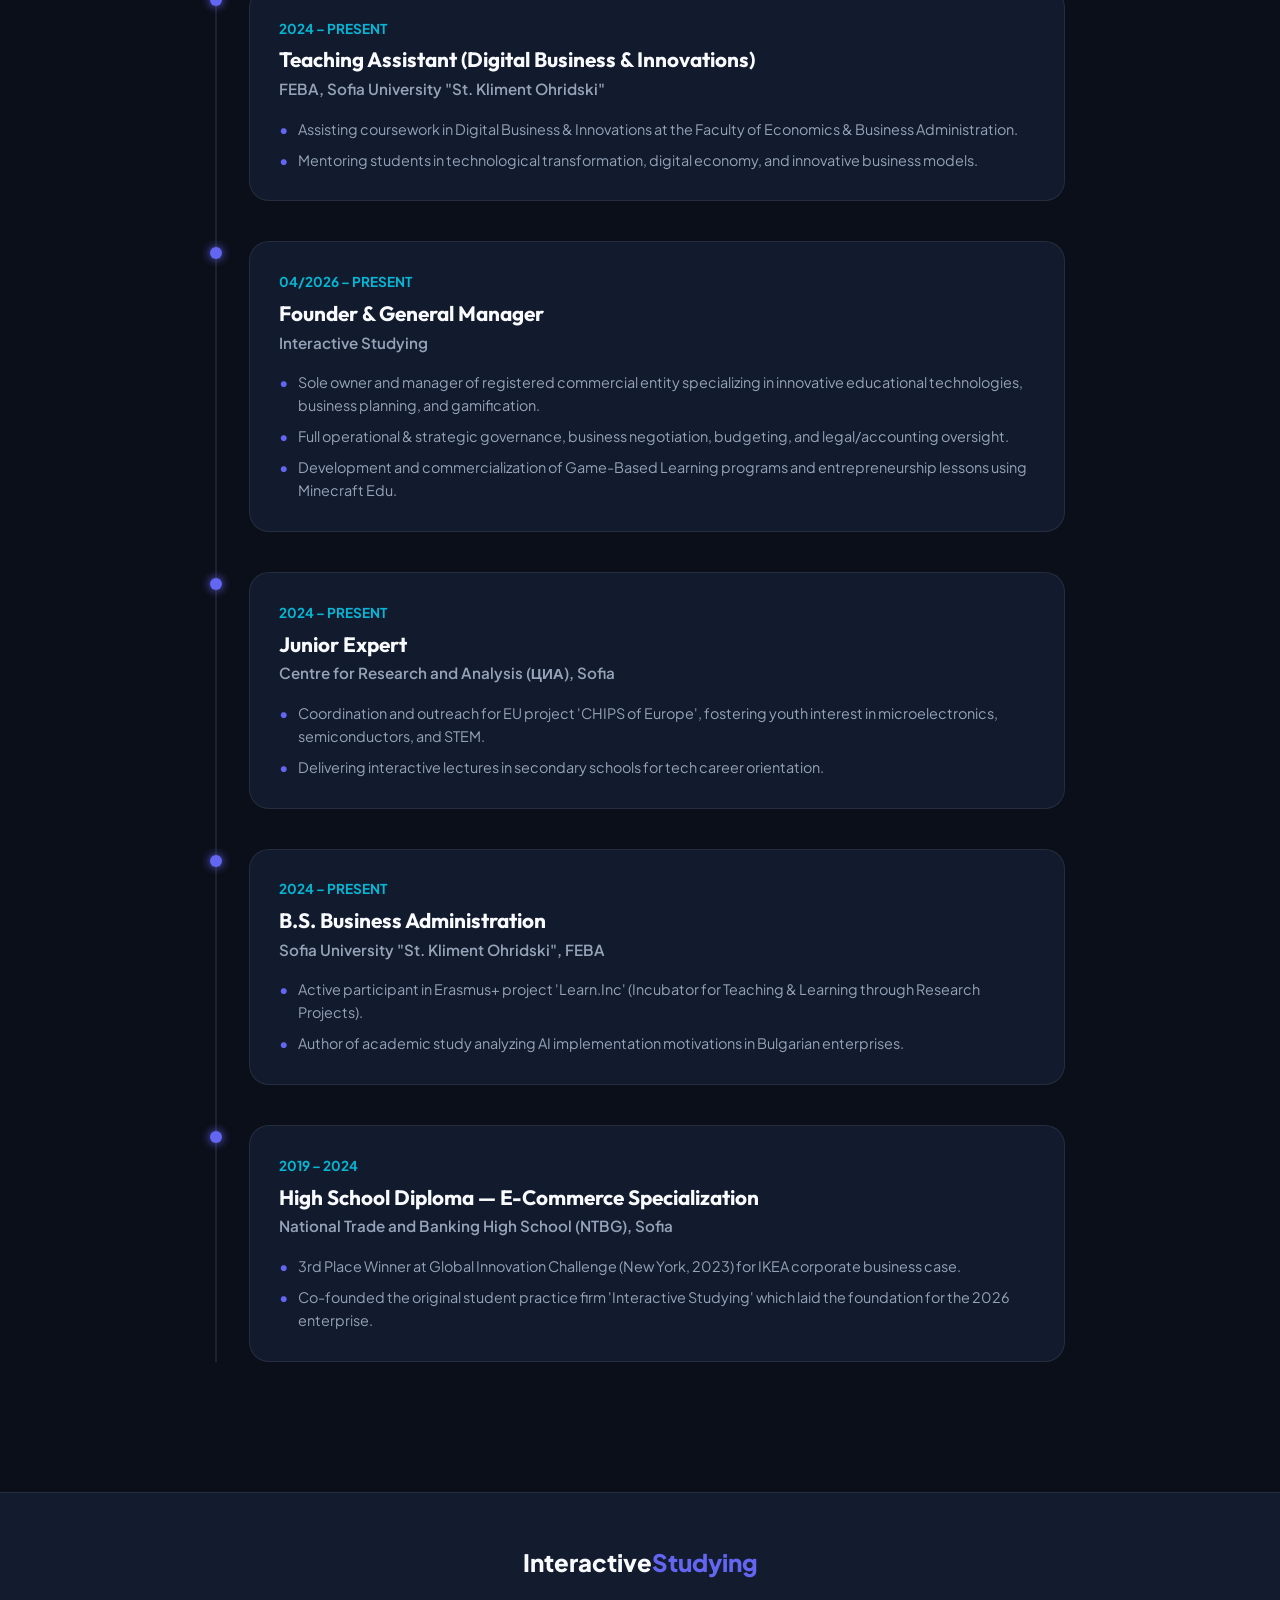
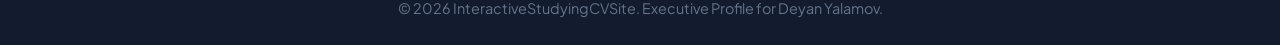
==== commit 67d5d2bb: "Remove all badge elements across all pages" ====
--- a/ceo.html
+++ b/ceo.html
@@ -78,11 +78,6 @@
 
       <!-- Executive Overview -->
       <div>
-        <div class="badge badge-gold">
-          <i class="fa-solid fa-crown"></i>
-          <span data-en="Executive Profile & EdTech Pioneer" data-bg="Профил на Управителя и EdTech Иноватор">Executive Profile & EdTech Pioneer</span>
-        </div>
-
         <h1 style="font-size: 3rem; font-weight: 800; margin-bottom: 1rem;">
           <span data-en="Leading Innovation in" data-bg="Лидерство в иновациите на">Leading Innovation in</span><br>
           <span class="gradient-text" data-en="Digital Business & EdTech" data-bg="Дигиталния Бизнес и EdTech">Digital Business & EdTech</span>
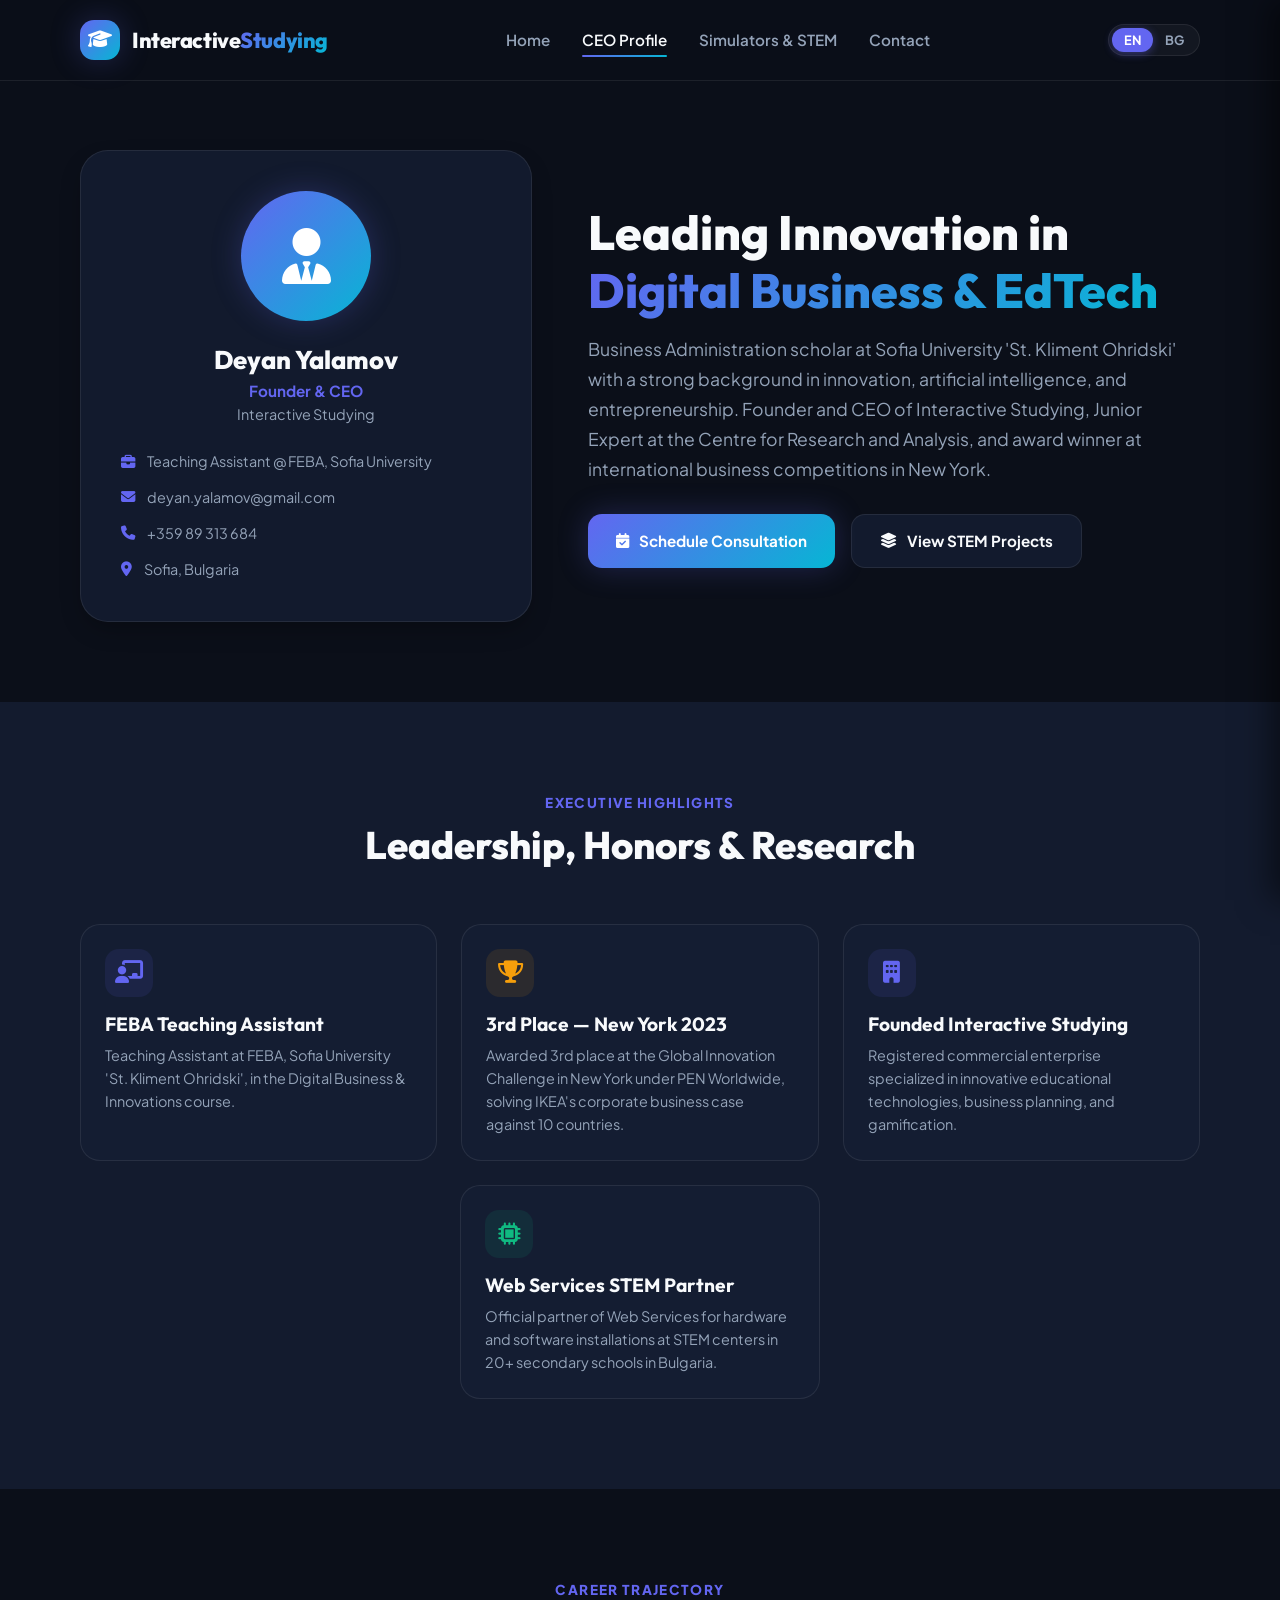
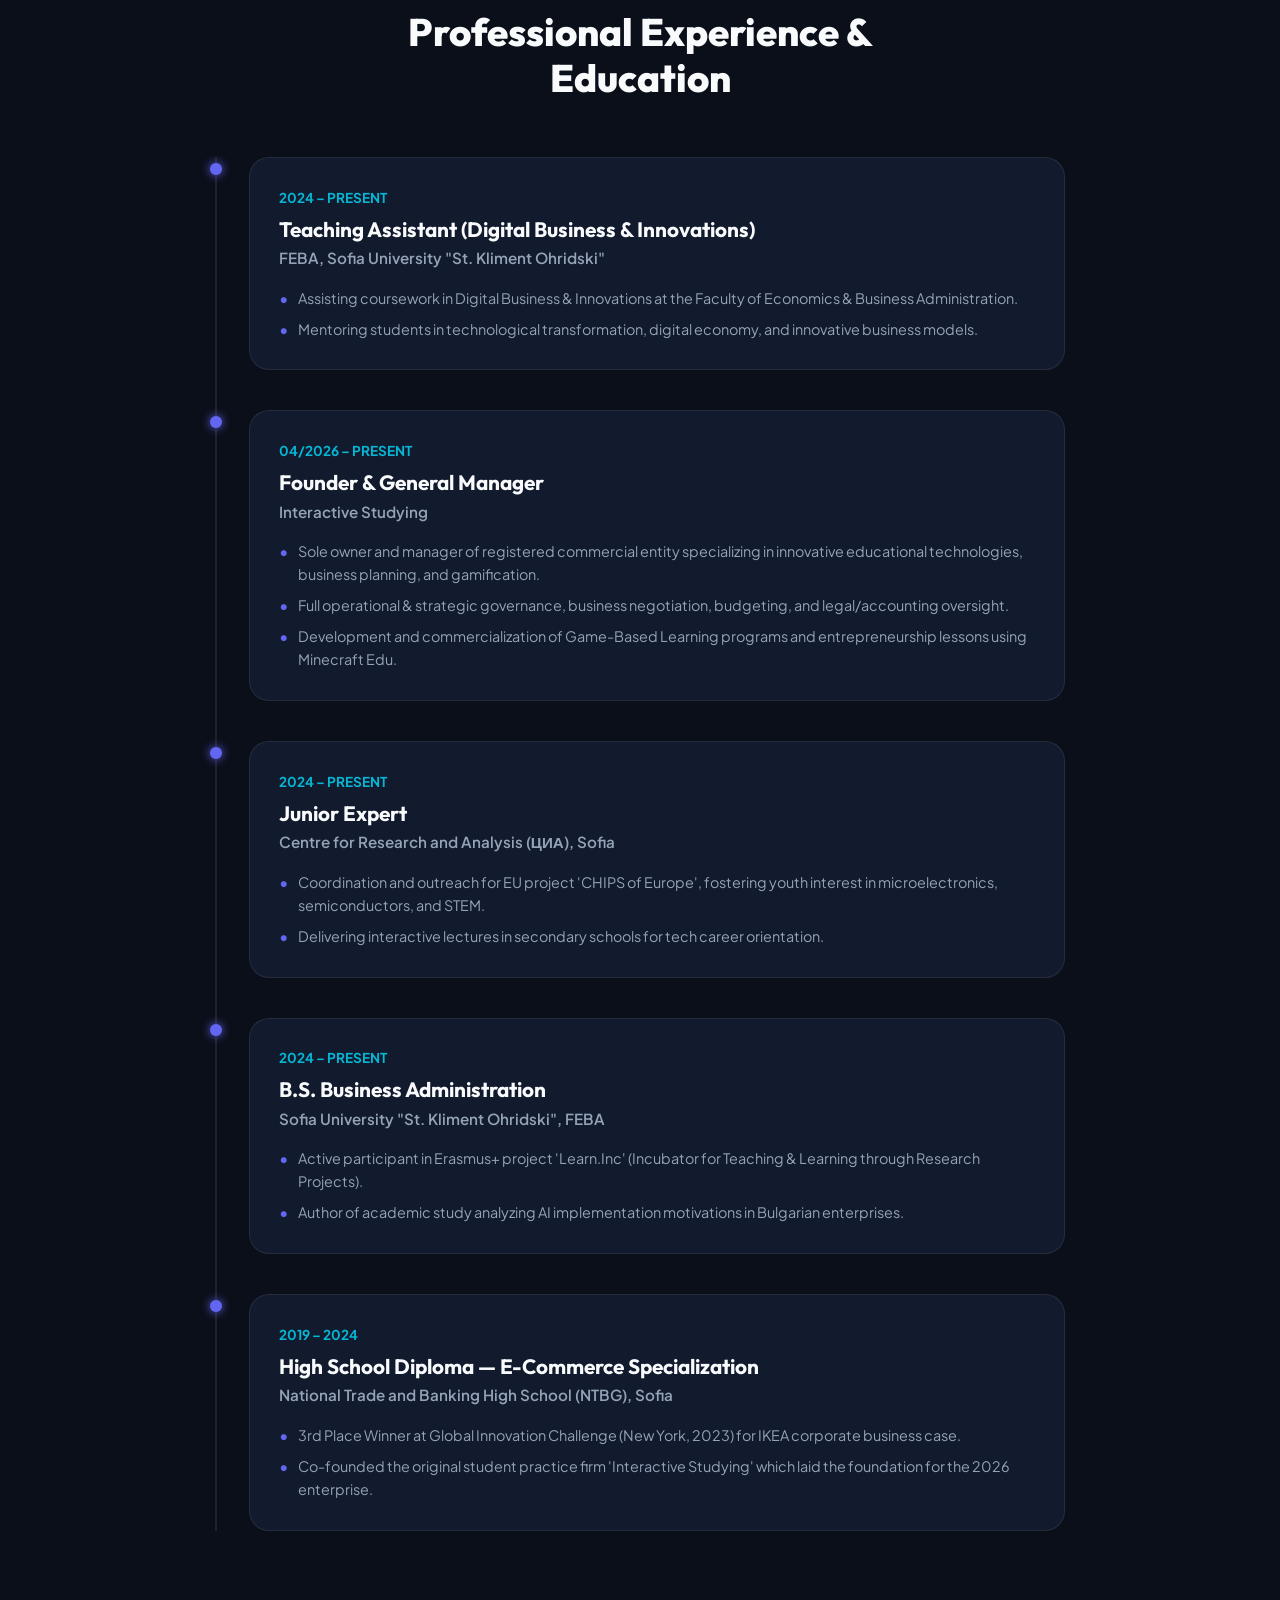
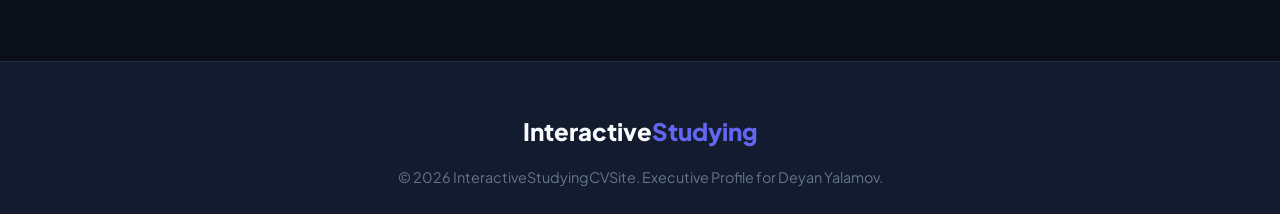
==== commit 162e039f: "Deploy latest updates, deploy.py script, and .htaccess rules" ====
--- a/ceo.html
+++ b/ceo.html
@@ -34,12 +34,30 @@
           <button class="lang-btn active" data-lang="en">EN</button>
           <button class="lang-btn" data-lang="bg">BG</button>
         </div>
-        <button class="theme-toggle" id="themeToggle" title="Toggle Light/Dark Theme">
-          <i class="fa-solid fa-moon"></i>
+        <button class="hamburger-btn" id="hamburgerBtn" aria-label="Open Navigation Menu">
+          <i class="fa-solid fa-bars"></i>
         </button>
       </div>
     </div>
   </header>
+
+  <div class="mobile-drawer-overlay" id="drawerOverlay"></div>
+  <aside class="mobile-drawer" id="mobileDrawer">
+    <div class="drawer-header">
+      <a href="index.html" class="logo" style="font-size: 1.15rem;">
+        <div class="logo-icon" style="width:34px; height:34px; font-size: 1rem;"><i class="fa-solid fa-graduation-cap"></i></div>
+        <div class="logo-text">Interactive<span>Studying</span></div>
+      </a>
+      <button class="drawer-close" id="drawerClose">&times;</button>
+    </div>
+
+    <ul class="drawer-nav">
+      <li><a href="index.html" class="drawer-nav-link"><i class="fa-solid fa-house"></i> <span data-en="Home" data-bg="Начало">Home</span></a></li>
+      <li><a href="ceo.html" class="drawer-nav-link active"><i class="fa-solid fa-user-tie"></i> <span data-en="CEO Profile" data-bg="За Управителя">CEO Profile</span></a></li>
+      <li><a href="projects.html" class="drawer-nav-link"><i class="fa-solid fa-layer-group"></i> <span data-en="Simulators & STEM" data-bg="Симулатори и STEM">Simulators & STEM</span></a></li>
+      <li><a href="contact.html" class="drawer-nav-link"><i class="fa-solid fa-envelope"></i> <span data-en="Contact" data-bg="Контакти">Contact</span></a></li>
+    </ul>
+  </aside>
 
   <!-- ==========================================================================
        Executive Hero Section
--- a/style.css
+++ b/style.css
@@ -1,5 +1,5 @@
 /* ==========================================================================
-   Design System & Tokens - InteractiveStudyingCVSite
+   Design System & Tokens - InteractiveStudyingCVSite (PHP Edition)
    ========================================================================== */
 @import url('https://fonts.googleapis.com/css2?family=Outfit:wght@300;400;500;600;700;800&family=Plus+Jakarta+Sans:wght@400;500;600;700&display=swap');
 
@@ -61,7 +61,7 @@
   --shadow-glow: 0 0 25px rgba(99, 102, 241, 0.2);
 }
 
-/* Reset & Layout */
+/* Reset & Base */
 *, *::before, *::after {
   box-sizing: border-box;
   margin: 0;
@@ -107,7 +107,9 @@
   padding: 0 1rem;
 }
 
-/* Header & Nav */
+/* ==========================================================================
+   Header & Reactive Navigation
+   ========================================================================== */
 .header {
   position: fixed;
   top: 0;
@@ -155,13 +157,27 @@
   box-shadow: var(--shadow-glow);
 }
 
+.logo-img {
+  height: 42px;
+  width: auto;
+  max-width: 180px;
+  object-fit: contain;
+  display: block;
+  transition: transform var(--transition-fast);
+}
+
+.logo-img:hover {
+  transform: scale(1.05);
+}
+
 .logo-text span {
   background: var(--gradient-brand);
   -webkit-background-clip: text;
   -webkit-text-fill-color: transparent;
 }
 
-.nav-links {
+/* Desktop Nav Links */
+.desktop-nav, .nav-links {
   display: flex;
   align-items: center;
   gap: 2rem;
@@ -245,8 +261,119 @@
   border-color: var(--accent-primary);
 }
 
+/* Hamburger Trigger Button */
+.hamburger-btn {
+  display: none;
+  width: 44px;
+  height: 44px;
+  border-radius: var(--radius-md);
+  border: 1px solid var(--border-color);
+  background: var(--bg-glass);
+  color: var(--text-primary);
+  font-size: 1.25rem;
+  align-items: center;
+  justify-content: center;
+  transition: all var(--transition-fast);
+}
+
+.hamburger-btn:hover {
+  background: var(--bg-card-hover);
+  border-color: var(--accent-primary);
+}
+
+/* Slide-out Mobile Navigation Drawer */
+.mobile-drawer-overlay {
+  position: fixed;
+  inset: 0;
+  z-index: 2000;
+  background: rgba(11, 15, 25, 0.7);
+  backdrop-filter: blur(8px);
+  opacity: 0;
+  pointer-events: none;
+  transition: opacity var(--transition-normal);
+}
+
+.mobile-drawer-overlay.active {
+  opacity: 1;
+  pointer-events: auto;
+}
+
+.mobile-drawer {
+  position: fixed;
+  top: 0;
+  right: 0;
+  width: 320px;
+  max-width: 85vw;
+  height: 100vh;
+  background: var(--bg-secondary);
+  border-left: 1px solid var(--border-color);
+  z-index: 2001;
+  padding: 2rem;
+  display: flex;
+  flex-direction: column;
+  box-shadow: -10px 0 30px rgba(0, 0, 0, 0.5);
+  transform: translateX(100%);
+  transition: transform var(--transition-bounce);
+}
+
+.mobile-drawer.active {
+  transform: translateX(0);
+}
+
+.drawer-header {
+  display: flex;
+  justify-content: space-between;
+  align-items: center;
+  margin-bottom: 2.5rem;
+  padding-bottom: 1rem;
+  border-bottom: 1px solid var(--border-color);
+}
+
+.drawer-close {
+  width: 38px;
+  height: 38px;
+  border-radius: 50%;
+  background: var(--bg-glass);
+  border: 1px solid var(--border-color);
+  color: var(--text-primary);
+  font-size: 1.2rem;
+  display: flex;
+  align-items: center;
+  justify-content: center;
+}
+
+.drawer-nav {
+  list-style: none;
+  display: flex;
+  flex-direction: column;
+  gap: 1.2rem;
+}
+
+.drawer-nav-link {
+  font-size: 1.15rem;
+  font-weight: 700;
+  color: var(--text-secondary);
+  display: flex;
+  align-items: center;
+  gap: 14px;
+  padding: 10px 14px;
+  border-radius: var(--radius-md);
+  transition: all var(--transition-fast);
+}
+
+.drawer-nav-link i {
+  color: var(--accent-primary);
+  width: 24px;
+}
+
+.drawer-nav-link:hover, .drawer-nav-link.active {
+  color: var(--text-primary);
+  background: var(--bg-glass);
+  border-left: 3px solid var(--accent-primary);
+}
+
 /* ==========================================================================
-   Hero Section (Homepage)
+   Hero Section
    ========================================================================== */
 .hero {
   padding: 160px 0 100px;
@@ -296,25 +423,6 @@
   flex-wrap: wrap;
 }
 
-.badge-pulse {
-  width: 8px;
-  height: 8px;
-  border-radius: 50%;
-  background: var(--accent-emerald);
-  box-shadow: 0 0 10px var(--accent-emerald);
-  animation: pulse 2s infinite;
-}
-
-@keyframes pulse {
-  0% { transform: scale(0.95); box-shadow: 0 0 0 0 rgba(16, 185, 129, 0.7); }
-  70% { transform: scale(1); box-shadow: 0 0 0 8px rgba(16, 185, 129, 0); }
-  100% { transform: scale(0.95); box-shadow: 0 0 0 0 rgba(16, 185, 129, 0); }
-}
-
-.hero-visual {
-  position: relative;
-}
-
 .avatar-card {
   background: var(--bg-card);
   border: 1px solid var(--border-color);
@@ -362,7 +470,7 @@
   font-weight: 600;
 }
 
-/* Page Banner (Subpages) */
+/* Page Banner */
 .page-banner {
   padding: 150px 0 60px;
   background: var(--bg-secondary);
@@ -414,33 +522,7 @@
   font-size: 1.05rem;
 }
 
-/* Buttons & Badges */
-.badge {
-  display: inline-flex;
-  align-items: center;
-  gap: 8px;
-  padding: 6px 16px;
-  border-radius: var(--radius-full);
-  background: rgba(99, 102, 241, 0.1);
-  border: 1px solid rgba(99, 102, 241, 0.3);
-  color: var(--accent-primary);
-  font-size: 0.85rem;
-  font-weight: 700;
-  margin-bottom: 1rem;
-}
-
-.badge-gold {
-  background: rgba(245, 158, 11, 0.1);
-  border-color: rgba(245, 158, 11, 0.3);
-  color: var(--accent-amber);
-}
-
-.badge-emerald {
-  background: rgba(16, 185, 129, 0.1);
-  border-color: rgba(16, 185, 129, 0.3);
-  color: var(--accent-emerald);
-}
-
+/* Buttons */
 .btn {
   display: inline-flex;
   align-items: center;
@@ -538,15 +620,18 @@
   color: var(--accent-primary);
 }
 
-/* Achievement Grid */
+/* Achievement Grid - Flex layout with centered next row */
 .achievements-grid {
-  display: grid;
-  grid-template-columns: repeat(auto-fit, minmax(260px, 1fr));
+  display: flex;
+  flex-wrap: wrap;
+  justify-content: center;
   gap: 1.5rem;
   margin-top: 2rem;
 }
 
 .achievement-card {
+  flex: 1 1 270px;
+  max-width: 360px;
   background: var(--bg-card);
   border: 1px solid var(--border-color);
   border-radius: var(--radius-lg);
@@ -686,20 +771,6 @@
   border-bottom: 1px solid var(--border-color);
 }
 
-.project-badge {
-  position: absolute;
-  top: 12px;
-  right: 12px;
-  padding: 4px 12px;
-  border-radius: var(--radius-full);
-  background: rgba(11, 15, 25, 0.75);
-  backdrop-filter: blur(10px);
-  font-size: 0.75rem;
-  font-weight: 700;
-  color: var(--accent-secondary);
-  border: 1px solid var(--border-color);
-}
-
 .project-body {
   padding: 1.5rem;
   flex: 1;
@@ -804,6 +875,29 @@
   text-align: center;
 }
 
+/* Alert Notification Banner */
+.alert-banner {
+  padding: 1rem 1.5rem;
+  border-radius: var(--radius-md);
+  margin-bottom: 1.5rem;
+  font-weight: 600;
+  display: flex;
+  align-items: center;
+  gap: 12px;
+}
+
+.alert-success {
+  background: rgba(16, 185, 129, 0.15);
+  border: 1px solid var(--accent-emerald);
+  color: var(--accent-emerald);
+}
+
+.alert-error {
+  background: rgba(239, 68, 68, 0.15);
+  border: 1px solid #ef4444;
+  color: #ef4444;
+}
+
 /* Footer */
 .footer {
   background: var(--bg-secondary);
@@ -823,7 +917,22 @@
   font-size: 0.9rem;
 }
 
-/* Responsive */
+/* ==========================================================================
+   Responsive Breakpoints & Reactive Drawer
+   ========================================================================== */
+/* Header menu transitions to hamburger drawer earlier (at 1150px window scaling breakpoint) */
+@media (max-width: 1150px) {
+  .desktop-nav, .nav-links {
+    display: none;
+  }
+  .header-actions .lang-switch {
+    display: none;
+  }
+  .hamburger-btn {
+    display: flex;
+  }
+}
+
 @media (max-width: 992px) {
   .hero-content-grid {
     grid-template-columns: 1fr;
@@ -844,13 +953,10 @@
 }
 
 @media (max-width: 768px) {
-  .nav-links {
-    display: none;
-  }
   .hero-title {
-    font-size: 2.5rem;
+    font-size: 2.4rem;
   }
   .page-title {
-    font-size: 2.2rem;
+    font-size: 2.1rem;
   }
 }
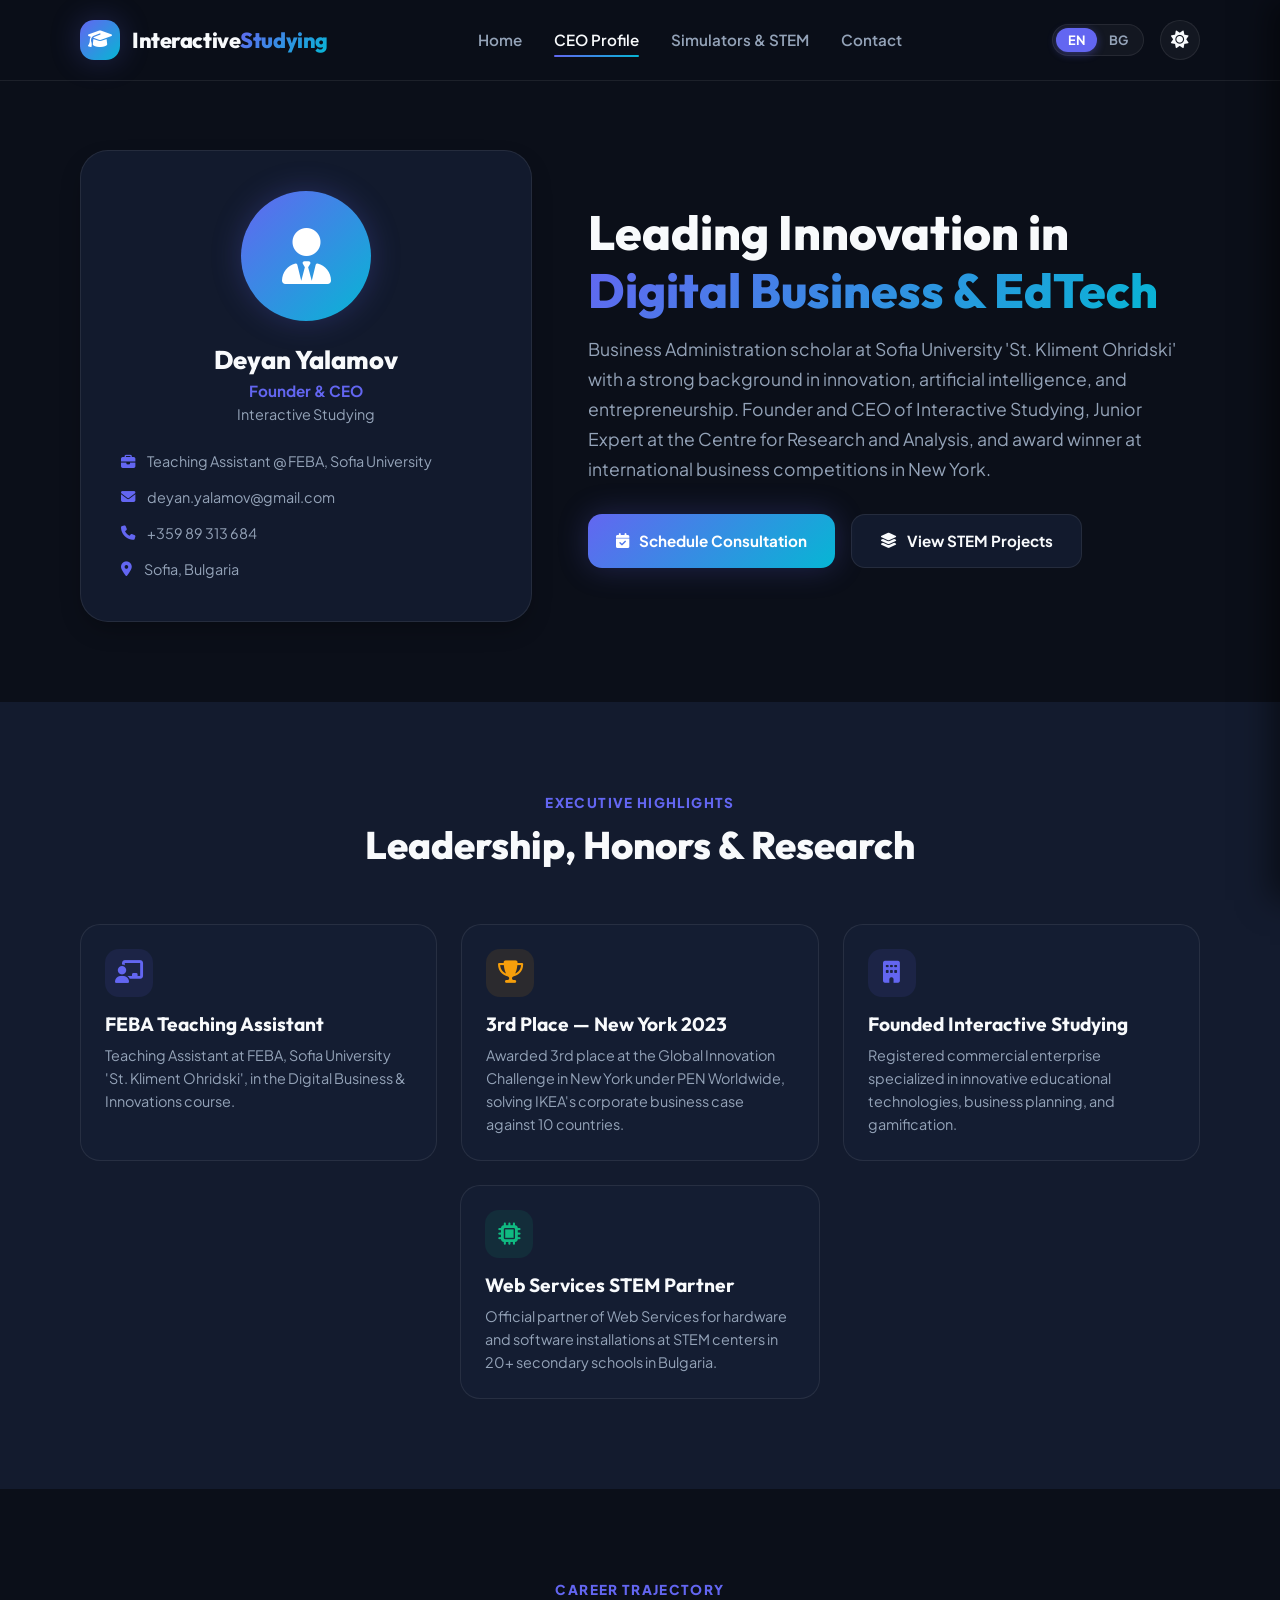
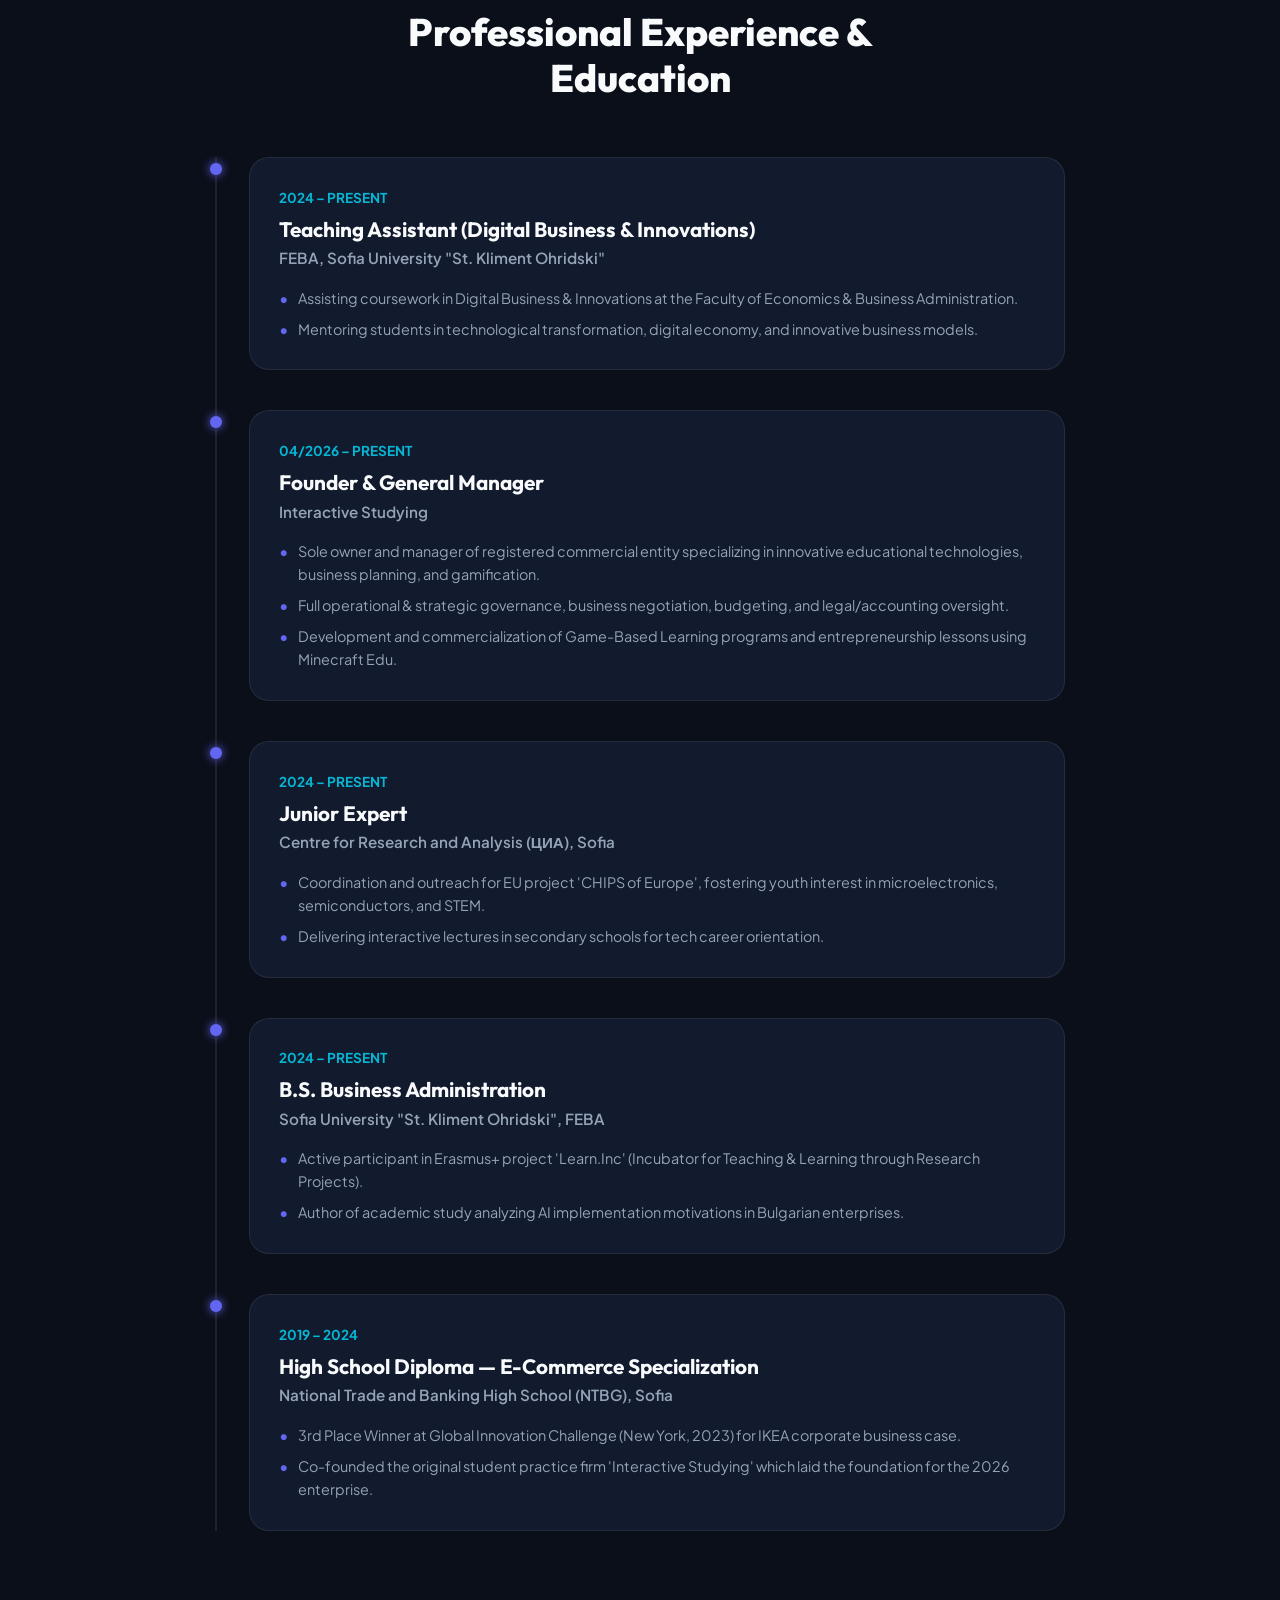
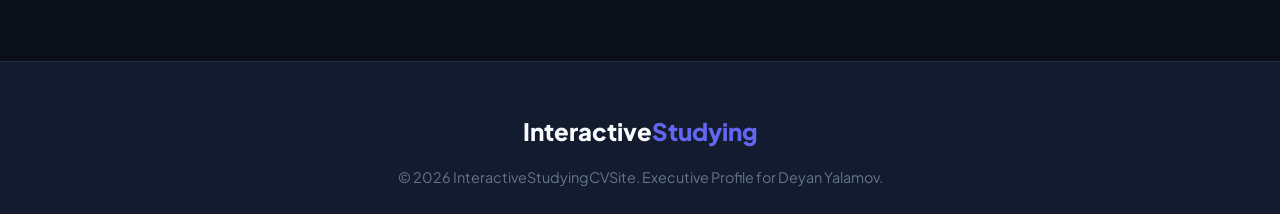
==== commit 6f267c71: "Synchronize updated templates and header links" ====
--- a/ceo.html
+++ b/ceo.html
@@ -34,6 +34,9 @@
           <button class="lang-btn active" data-lang="en">EN</button>
           <button class="lang-btn" data-lang="bg">BG</button>
         </div>
+        <button class="theme-toggle" id="themeToggle" title="Toggle Light/Dark Theme">
+          <i class="fa-solid fa-moon"></i>
+        </button>
         <button class="hamburger-btn" id="hamburgerBtn" aria-label="Open Navigation Menu">
           <i class="fa-solid fa-bars"></i>
         </button>
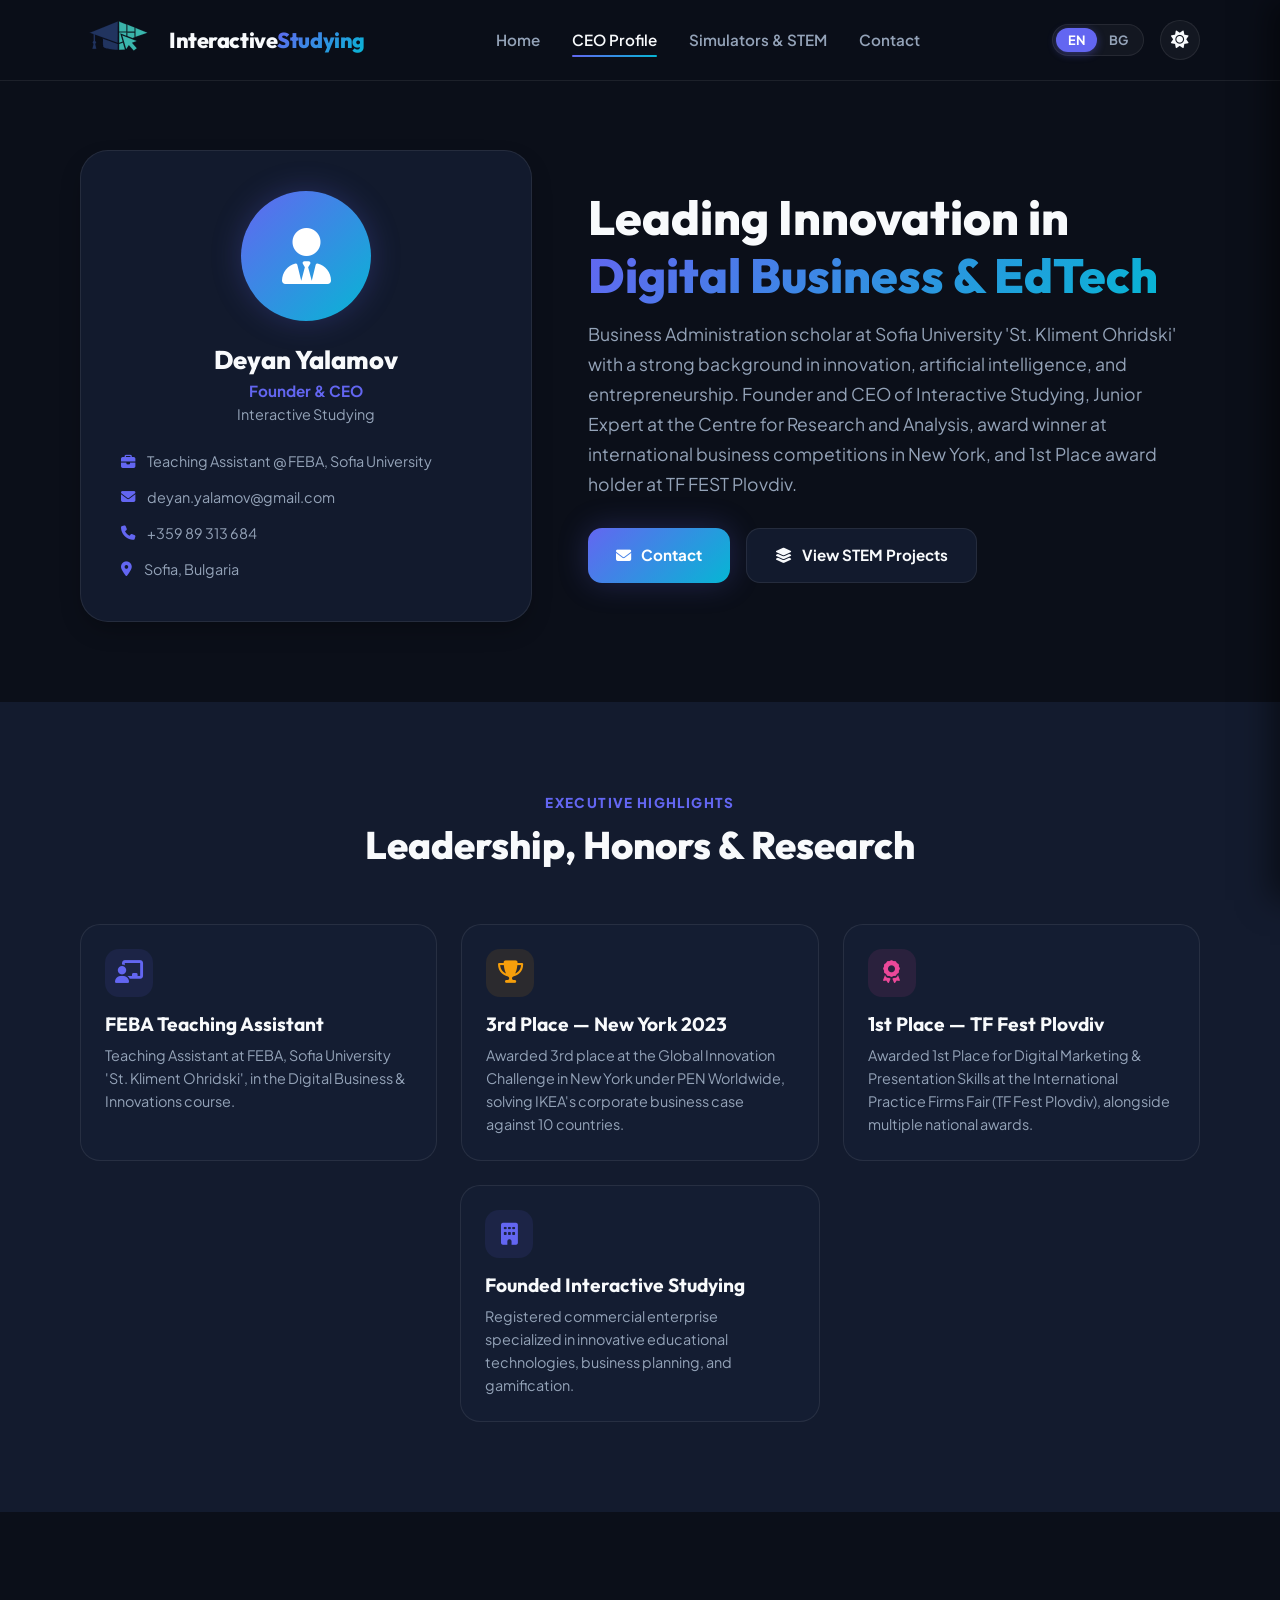
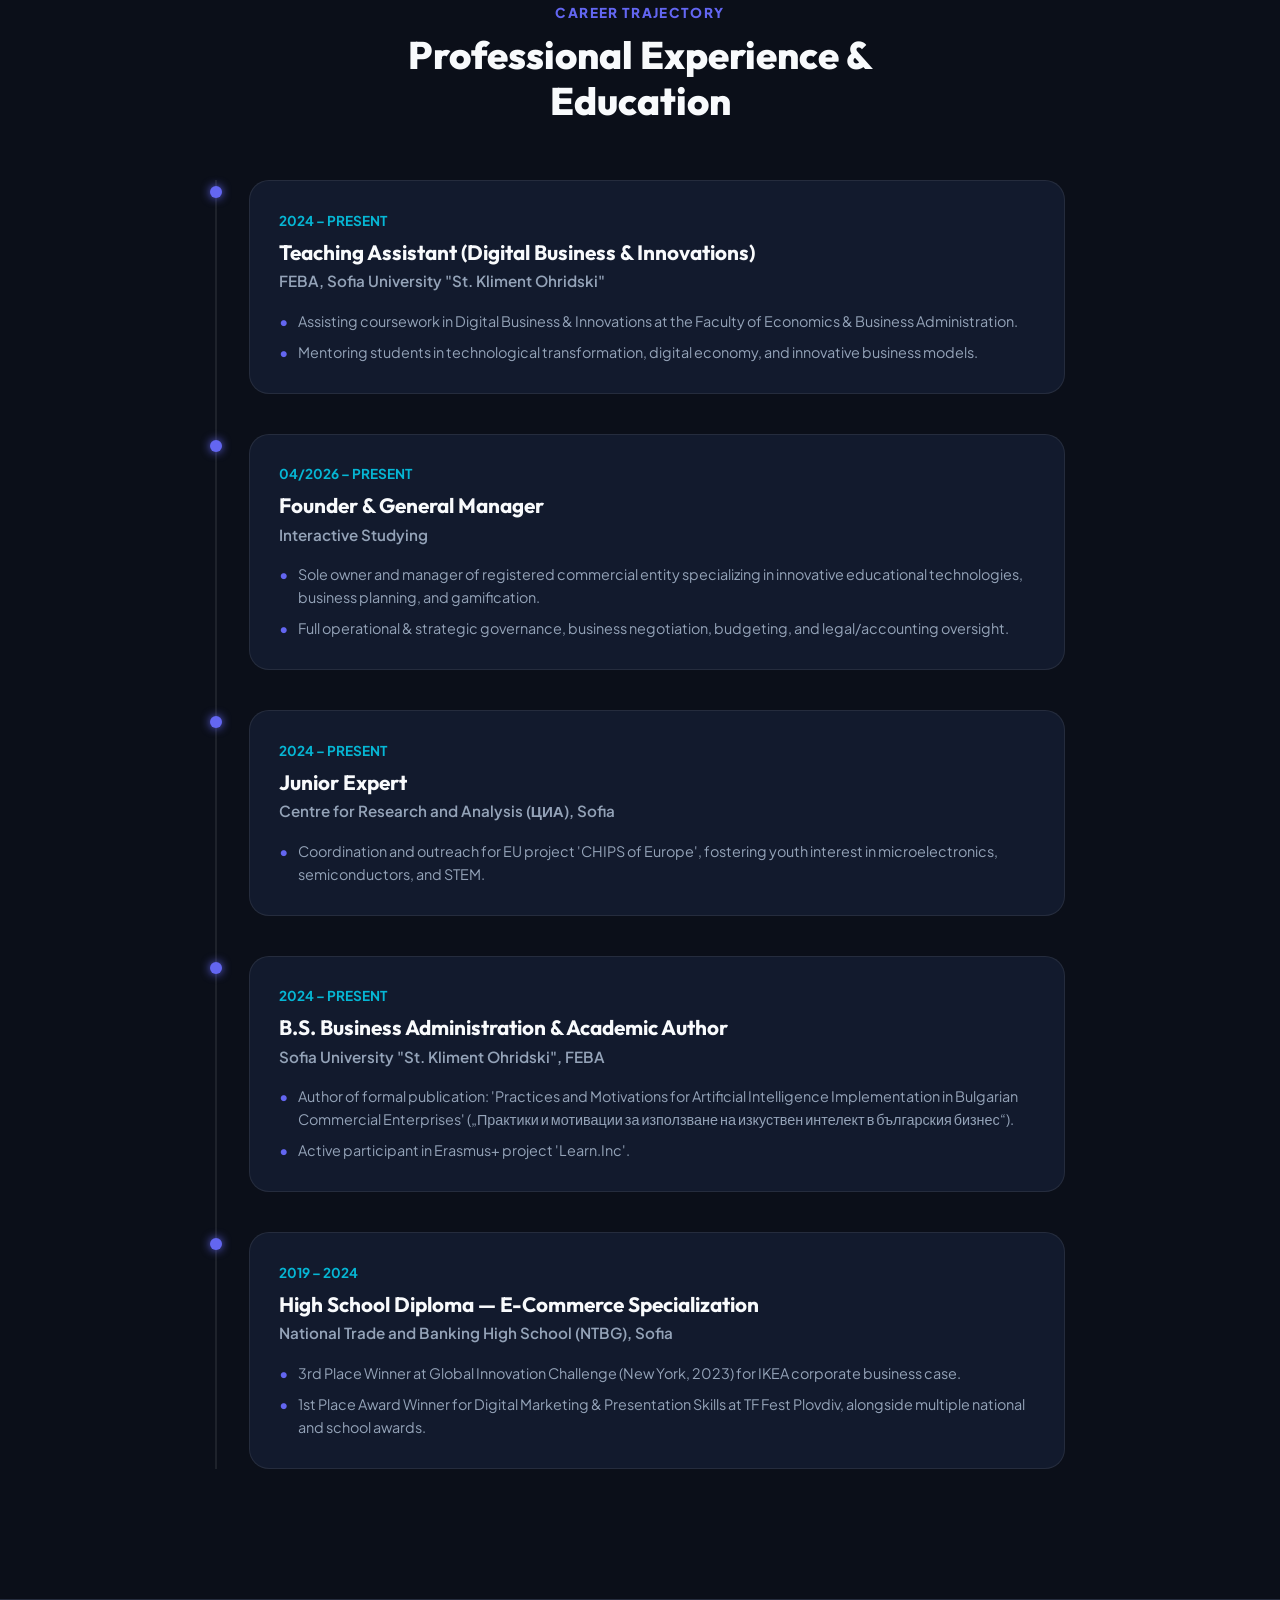
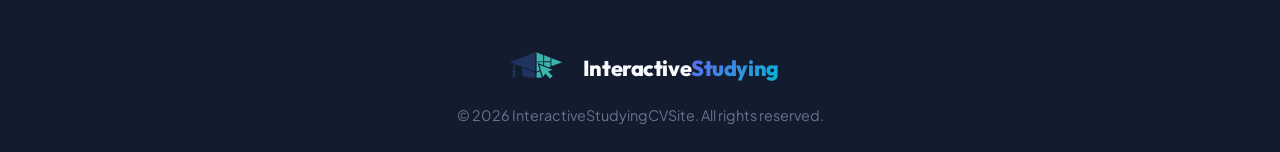
==== commit abe8bb0a: "Update Deyan Yalamov Word document and CEO page with publication title, Plovdiv TF Fest 1st place aw" ====
--- a/ceo.html
+++ b/ceo.html
@@ -3,25 +3,23 @@
 <head>
   <meta charset="UTF-8">
   <meta name="viewport" content="width=device-width, initial-scale=1.0">
-  <title>Deyan Yalamov — CEO & Founder | Interactive Studying</title>
-  <meta name="description" content="Official executive profile for Deyan Yalamov, Founder & CEO of Interactive Studying and Teaching Assistant at FEBA, Sofia University.">
+  <title>Deyan Yalamov — Founder & CEO Profile | Interactive Studying</title>
+  <meta name="description" content="Executive resume and career trajectory of Deyan Yalamov, Founder & CEO of Interactive Studying, FEBA Teaching Assistant, and Junior Expert at CIA.">
   <link rel="stylesheet" href="style.css">
   <link rel="stylesheet" href="https://cdnjs.cloudflare.com/ajax/libs/font-awesome/6.4.0/css/all.min.css">
 </head>
 <body>
 
-  <!-- ==========================================================================
-       Header & Navigation
-       ========================================================================== -->
+  <!-- Navigation Bar -->
   <header class="header">
     <div class="container header-container">
       <a href="index.html" class="logo">
-        <div class="logo-icon"><i class="fa-solid fa-graduation-cap"></i></div>
+        <img src="logo.svg" alt="Interactive Studying Logo" class="logo-img" onerror="this.src='logo.png'">
         <div class="logo-text">Interactive<span>Studying</span></div>
       </a>
 
       <nav>
-        <ul class="nav-links">
+        <ul class="desktop-nav">
           <li><a href="index.html" class="nav-link" data-en="Home" data-bg="Начало">Home</a></li>
           <li><a href="ceo.html" class="nav-link active" data-en="CEO Profile" data-bg="За Управителя">CEO Profile</a></li>
           <li><a href="projects.html" class="nav-link" data-en="Simulators & STEM" data-bg="Симулатори и STEM">Simulators & STEM</a></li>
@@ -34,9 +32,11 @@
           <button class="lang-btn active" data-lang="en">EN</button>
           <button class="lang-btn" data-lang="bg">BG</button>
         </div>
+
         <button class="theme-toggle" id="themeToggle" title="Toggle Light/Dark Theme">
           <i class="fa-solid fa-moon"></i>
         </button>
+
         <button class="hamburger-btn" id="hamburgerBtn" aria-label="Open Navigation Menu">
           <i class="fa-solid fa-bars"></i>
         </button>
@@ -44,31 +44,38 @@
     </div>
   </header>
 
+  <!-- Reactive Mobile Slide-Out Drawer Navigation -->
   <div class="mobile-drawer-overlay" id="drawerOverlay"></div>
   <aside class="mobile-drawer" id="mobileDrawer">
     <div class="drawer-header">
       <a href="index.html" class="logo" style="font-size: 1.15rem;">
-        <div class="logo-icon" style="width:34px; height:34px; font-size: 1rem;"><i class="fa-solid fa-graduation-cap"></i></div>
+        <img src="logo.svg" alt="Interactive Studying Logo" class="logo-img" style="height: 34px;" onerror="this.src='logo.png'">
         <div class="logo-text">Interactive<span>Studying</span></div>
       </a>
       <button class="drawer-close" id="drawerClose">&times;</button>
     </div>
 
     <ul class="drawer-nav">
-      <li><a href="index.html" class="drawer-nav-link"><i class="fa-solid fa-house"></i> <span data-en="Home" data-bg="Начало">Home</span></a></li>
-      <li><a href="ceo.html" class="drawer-nav-link active"><i class="fa-solid fa-user-tie"></i> <span data-en="CEO Profile" data-bg="За Управителя">CEO Profile</span></a></li>
-      <li><a href="projects.html" class="drawer-nav-link"><i class="fa-solid fa-layer-group"></i> <span data-en="Simulators & STEM" data-bg="Симулатори и STEM">Simulators & STEM</span></a></li>
-      <li><a href="contact.html" class="drawer-nav-link"><i class="fa-solid fa-envelope"></i> <span data-en="Contact" data-bg="Контакти">Contact</span></a></li>
+      <li><a href="index.html" class="drawer-nav-link"><i class="fa-solid fa-house"></i><span data-en="Home" data-bg="Начало">Home</span></a></li>
+      <li><a href="ceo.html" class="drawer-nav-link active"><i class="fa-solid fa-user-tie"></i><span data-en="CEO Profile" data-bg="За Управителя">CEO Profile</span></a></li>
+      <li><a href="projects.html" class="drawer-nav-link"><i class="fa-solid fa-layer-group"></i><span data-en="Simulators & STEM" data-bg="Симулатори и STEM">Simulators & STEM</span></a></li>
+      <li><a href="contact.html" class="drawer-nav-link"><i class="fa-solid fa-envelope"></i><span data-en="Contact" data-bg="Контакти">Contact</span></a></li>
     </ul>
+
+    <div style="margin-top: auto; padding-top: 2rem; border-top: 1px solid var(--border-color);">
+      <div style="display: flex; justify-content: space-between; align-items: center;">
+        <span style="font-weight: 700; font-size: 0.9rem;" data-en="Language" data-bg="Език">Language</span>
+        <div class="lang-switch">
+          <button class="lang-btn active" data-lang="en">EN</button>
+          <button class="lang-btn" data-lang="bg">BG</button>
+        </div>
+      </div>
+    </div>
   </aside>
 
-  <!-- ==========================================================================
-       Executive Hero Section
-       ========================================================================== -->
+  <!-- Executive Hero Section -->
   <section class="ceo-hero">
     <div class="container ceo-grid">
-      
-      <!-- Portrait & Direct Contact Info -->
       <div class="ceo-portrait-card">
         <div class="ceo-avatar">
           <i class="fa-solid fa-user-tie"></i>
@@ -97,21 +104,20 @@
         </div>
       </div>
 
-      <!-- Executive Overview -->
       <div>
         <h1 style="font-size: 3rem; font-weight: 800; margin-bottom: 1rem;">
           <span data-en="Leading Innovation in" data-bg="Лидерство в иновациите на">Leading Innovation in</span><br>
           <span class="gradient-text" data-en="Digital Business & EdTech" data-bg="Дигиталния Бизнес и EdTech">Digital Business & EdTech</span>
         </h1>
 
-        <p style="color: var(--text-secondary); font-size: 1.1rem; margin-bottom: 1.8rem; line-height: 1.7;" data-en="Business Administration scholar at Sofia University 'St. Kliment Ohridski' with a strong background in innovation, artificial intelligence, and entrepreneurship. Founder and CEO of Interactive Studying, Junior Expert at the Centre for Research and Analysis, and award winner at international business competitions in New York." data-bg="Студент по Бизнес администрация в СУ „Св. Климент Охридски“ с изявен интерес към иновациите, изкуствения интелект и предприемачеството. Собственик и управител на „Интерактив Стъдинг“ ЕООД, млад експерт в ЦИА и носител на отличия от Ню Йорк.">
-          Business Administration scholar at Sofia University 'St. Kliment Ohridski' with a strong background in innovation, artificial intelligence, and entrepreneurship. Founder and CEO of Interactive Studying, Junior Expert at the Centre for Research and Analysis, and award winner at international business competitions in New York.
+        <p style="color: var(--text-secondary); font-size: 1.1rem; margin-bottom: 1.8rem; line-height: 1.7;" data-en="Business Administration scholar at Sofia University 'St. Kliment Ohridski' with a strong background in innovation, artificial intelligence, and entrepreneurship. Founder and CEO of Interactive Studying, Junior Expert at the Centre for Research and Analysis, award winner at international business competitions in New York, and 1st Place award holder at TF FEST Plovdiv." data-bg="Студент по Бизнес администрация в СУ „Св. Климент Охридски“ с изявен интерес към иновациите, изкуствения интелект и предприемачеството. Собственик и управител на „Интерактив Стъдинг“ ЕООД, млад експерт в ЦИА, носител на отличия от Ню Йорк и 1-во място на ТФ ФЕСТ Пловдив.">
+          Business Administration scholar at Sofia University 'St. Kliment Ohridski' with a strong background in innovation, artificial intelligence, and entrepreneurship. Founder and CEO of Interactive Studying, Junior Expert at the Centre for Research and Analysis, award winner at international business competitions in New York, and 1st Place award holder at TF FEST Plovdiv.
         </p>
 
         <div style="display: flex; gap: 1rem; flex-wrap: wrap;">
           <a href="contact.html" class="btn btn-primary">
-            <i class="fa-solid fa-calendar-check"></i>
-            <span data-en="Schedule Consultation" data-bg="Заяви Консултация">Schedule Consultation</span>
+            <i class="fa-solid fa-envelope"></i>
+            <span data-en="Contact" data-bg="Контакти">Contact</span>
           </a>
           <a href="projects.html" class="btn btn-secondary">
             <i class="fa-solid fa-layer-group"></i>
@@ -122,9 +128,7 @@
     </div>
   </section>
 
-  <!-- ==========================================================================
-       Key Achievements Grid
-       ========================================================================== -->
+  <!-- Key Achievements Grid -->
   <section class="section" style="background: var(--bg-secondary);">
     <div class="container">
       <div class="section-header">
@@ -133,7 +137,6 @@
       </div>
 
       <div class="achievements-grid">
-        <!-- 1. Teaching Assistant FEBA -->
         <div class="achievement-card">
           <div class="achievement-icon"><i class="fa-solid fa-chalkboard-user"></i></div>
           <h4 style="font-size: 1.2rem; font-weight: 700; margin-bottom: 0.5rem;" data-en="FEBA Teaching Assistant" data-bg="Преподавателски Асистент в СУ">FEBA Teaching Assistant</h4>
@@ -142,7 +145,6 @@
           </p>
         </div>
 
-        <!-- 2. Global Innovation Challenge NY -->
         <div class="achievement-card">
           <div class="achievement-icon" style="color: var(--accent-amber); background: rgba(245,158,11,0.1);"><i class="fa-solid fa-trophy"></i></div>
           <h4 style="font-size: 1.2rem; font-weight: 700; margin-bottom: 0.5rem;" data-en="3rd Place — New York 2023" data-bg="3-то място — Ню Йорк 2023">3rd Place — New York 2023</h4>
@@ -151,7 +153,14 @@
           </p>
         </div>
 
-        <!-- 3. Founded Interactive Studying -->
+        <div class="achievement-card">
+          <div class="achievement-icon" style="color: #ec4899; background: rgba(236,72,153,0.1);"><i class="fa-solid fa-award"></i></div>
+          <h4 style="font-size: 1.2rem; font-weight: 700; margin-bottom: 0.5rem;" data-en="1st Place — TF Fest Plovdiv" data-bg="1-во място — ТФ Фест Пловдив">1st Place — TF Fest Plovdiv</h4>
+          <p style="color: var(--text-secondary); font-size: 0.9rem;" data-en="Awarded 1st Place for Digital Marketing & Presentation Skills at the International Practice Firms Fair (TF Fest Plovdiv), alongside multiple national awards." data-bg="1-во място за Дигитален маркетинг и презентационни умения на ТФ Фест Пловдив, заедно с множество национални отличия.">
+            Awarded 1st Place for Digital Marketing & Presentation Skills at the International Practice Firms Fair (TF Fest Plovdiv), alongside multiple national awards.
+          </p>
+        </div>
+
         <div class="achievement-card">
           <div class="achievement-icon" style="color: var(--accent-primary); background: rgba(99,102,241,0.1);"><i class="fa-solid fa-building"></i></div>
           <h4 style="font-size: 1.2rem; font-weight: 700; margin-bottom: 0.5rem;" data-en="Founded Interactive Studying" data-bg="Основател на „Интерактив Стъдинг“ ЕООД">Founded Interactive Studying</h4>
@@ -159,22 +168,11 @@
             Registered commercial enterprise specialized in innovative educational technologies, business planning, and gamification.
           </p>
         </div>
-
-        <!-- 4. Web Services STEM Partner -->
-        <div class="achievement-card">
-          <div class="achievement-icon" style="color: var(--accent-emerald); background: rgba(16,185,129,0.1);"><i class="fa-solid fa-microchip"></i></div>
-          <h4 style="font-size: 1.2rem; font-weight: 700; margin-bottom: 0.5rem;" data-en="Web Services STEM Partner" data-bg="Партньор на Web Services">Web Services STEM Partner</h4>
-          <p style="color: var(--text-secondary); font-size: 0.9rem;" data-en="Official partner of Web Services for hardware and software installations at STEM centers in 20+ secondary schools in Bulgaria." data-bg="Официален партньор на Web Services за хардуерни и софтуерни инсталации в STEM центрове на над 20 средни училища.">
-            Official partner of Web Services for hardware and software installations at STEM centers in 20+ secondary schools in Bulgaria.
-          </p>
-        </div>
       </div>
     </div>
   </section>
 
-  <!-- ==========================================================================
-       Timeline & Career History
-       ========================================================================== -->
+  <!-- Timeline -->
   <section class="section">
     <div class="container">
       <div class="section-header">
@@ -183,7 +181,6 @@
       </div>
 
       <div class="timeline">
-        <!-- 1. Teaching Assistant FEBA -->
         <div class="timeline-item">
           <div class="timeline-dot"></div>
           <div class="timeline-card">
@@ -197,7 +194,6 @@
           </div>
         </div>
 
-        <!-- 2. Founder & CEO Interactive Studying -->
         <div class="timeline-item">
           <div class="timeline-dot"></div>
           <div class="timeline-card">
@@ -207,12 +203,10 @@
             <ul class="timeline-bullets">
               <li data-en="Sole owner and manager of registered commercial entity specializing in innovative educational technologies, business planning, and gamification." data-bg="Едноличен собственик и управител на търговско дружество за образователни технологии и геймификация.">Sole owner and manager of registered commercial entity specializing in innovative educational technologies, business planning, and gamification.</li>
               <li data-en="Full operational & strategic governance, business negotiation, budgeting, and legal/accounting oversight." data-bg="Цялостно оперативно и стратегическо управление, водене на бизнес преговори, бюджетиране и правен надзор.">Full operational & strategic governance, business negotiation, budgeting, and legal/accounting oversight.</li>
-              <li data-en="Development and commercialization of Game-Based Learning programs and entrepreneurship lessons using Minecraft Edu." data-bg="Разработване и комерсиализация на геймифицирани програми и уроци по предприемачество чрез Minecraft.">Development and commercialization of Game-Based Learning programs and entrepreneurship lessons using Minecraft Edu.</li>
-            </ul>
-          </div>
-        </div>
-
-        <!-- 3. Junior Expert CIA -->
+            </ul>
+          </div>
+        </div>
+
         <div class="timeline-item">
           <div class="timeline-dot"></div>
           <div class="timeline-card">
@@ -221,26 +215,23 @@
             <div class="timeline-company">Centre for Research and Analysis (ЦИА), Sofia</div>
             <ul class="timeline-bullets">
               <li data-en="Coordination and outreach for EU project 'CHIPS of Europe', fostering youth interest in microelectronics, semiconductors, and STEM." data-bg="Управление и популяризиране на европейския проект „CHIPS of Europe“ за микроелектроника и STEM образование.">Coordination and outreach for EU project 'CHIPS of Europe', fostering youth interest in microelectronics, semiconductors, and STEM.</li>
-              <li data-en="Delivering interactive lectures in secondary schools for tech career orientation." data-bg="Провеждане на интерактивни лекции пред ученици от средни училища за кариерно ориентиране.">Delivering interactive lectures in secondary schools for tech career orientation.</li>
-            </ul>
-          </div>
-        </div>
-
-        <!-- 4. Sofia University Education -->
+            </ul>
+          </div>
+        </div>
+
         <div class="timeline-item">
           <div class="timeline-dot"></div>
           <div class="timeline-card">
             <div class="timeline-date">2024 – PRESENT</div>
-            <h3 class="timeline-title" data-en="B.S. Business Administration" data-bg="Бакалавър по Бизнес Администрация">B.S. Business Administration</h3>
+            <h3 class="timeline-title" data-en="B.S. Business Administration & Academic Author" data-bg="Бакалавър по Бизнес Администрация и Автор">B.S. Business Administration & Academic Author</h3>
             <div class="timeline-company">Sofia University "St. Kliment Ohridski", FEBA</div>
             <ul class="timeline-bullets">
-              <li data-en="Active participant in Erasmus+ project 'Learn.Inc' (Incubator for Teaching & Learning through Research Projects)." data-bg="Участие в международния проект „Learn.Inc“ по програма „Еразъм+“.">Active participant in Erasmus+ project 'Learn.Inc' (Incubator for Teaching & Learning through Research Projects).</li>
-              <li data-en="Author of academic study analyzing AI implementation motivations in Bulgarian enterprises." data-bg="Автор на научно изследване за практиките на използване на изкуствен интелект в българския бизнес.">Author of academic study analyzing AI implementation motivations in Bulgarian enterprises.</li>
-            </ul>
-          </div>
-        </div>
-
-        <!-- 5. NTBG High School -->
+              <li data-en="Author of formal publication: 'Practices and Motivations for Artificial Intelligence Implementation in Bulgarian Commercial Enterprises' („Практики и мотивации за използване на изкуствен интелект в българския бизнес“)." data-bg="Автор на публикация: „Практики и мотивации за използване на изкуствен интелект в българския бизнес“.">Author of formal publication: 'Practices and Motivations for Artificial Intelligence Implementation in Bulgarian Commercial Enterprises' („Практики и мотивации за използване на изкуствен интелект в българския бизнес“).</li>
+              <li data-en="Active participant in Erasmus+ project 'Learn.Inc'." data-bg="Участие в международния проект „Learn.Inc“ по програма „Еразъм+“.">Active participant in Erasmus+ project 'Learn.Inc'.</li>
+            </ul>
+          </div>
+        </div>
+
         <div class="timeline-item">
           <div class="timeline-dot"></div>
           <div class="timeline-card">
@@ -249,11 +240,10 @@
             <div class="timeline-company">National Trade and Banking High School (NTBG), Sofia</div>
             <ul class="timeline-bullets">
               <li data-en="3rd Place Winner at Global Innovation Challenge (New York, 2023) for IKEA corporate business case." data-bg="3-то място на Global Innovation Challenge (Ню Йорк, 2023) за бизнес казус на IKEA.">3rd Place Winner at Global Innovation Challenge (New York, 2023) for IKEA corporate business case.</li>
-              <li data-en="Co-founded the original student practice firm 'Interactive Studying' which laid the foundation for the 2026 enterprise." data-bg="Ключов участник в учебната фирма „Интерактив стъдинг“, послужила за основа на реалната фирма.">Co-founded the original student practice firm 'Interactive Studying' which laid the foundation for the 2026 enterprise.</li>
-            </ul>
-          </div>
-        </div>
-
+              <li data-en="1st Place Award Winner for Digital Marketing & Presentation Skills at TF Fest Plovdiv, alongside multiple national and school awards." data-bg="1-во място за Дигитален маркетинг и презентационни умения на ТФ Фест Пловдив и редица национални и училищни награди.">1st Place Award Winner for Digital Marketing & Presentation Skills at TF Fest Plovdiv, alongside multiple national and school awards.</li>
+            </ul>
+          </div>
+        </div>
       </div>
     </div>
   </section>
@@ -261,8 +251,11 @@
   <!-- Footer -->
   <footer class="footer">
     <div class="container">
-      <div class="footer-logo">Interactive<span style="color: var(--accent-primary);">Studying</span></div>
-      <p class="footer-copy">&copy; 2026 InteractiveStudyingCVSite. Executive Profile for Deyan Yalamov.</p>
+      <a href="index.html" class="logo" style="justify-content: center; margin-bottom: 1rem;">
+        <img src="logo.svg" alt="Interactive Studying Logo" class="logo-img" style="height: 38px;" onerror="this.src='logo.png'">
+        <div class="logo-text">Interactive<span>Studying</span></div>
+      </a>
+      <p class="footer-copy">&copy; 2026 InteractiveStudyingCVSite. All rights reserved.</p>
     </div>
   </footer>
 
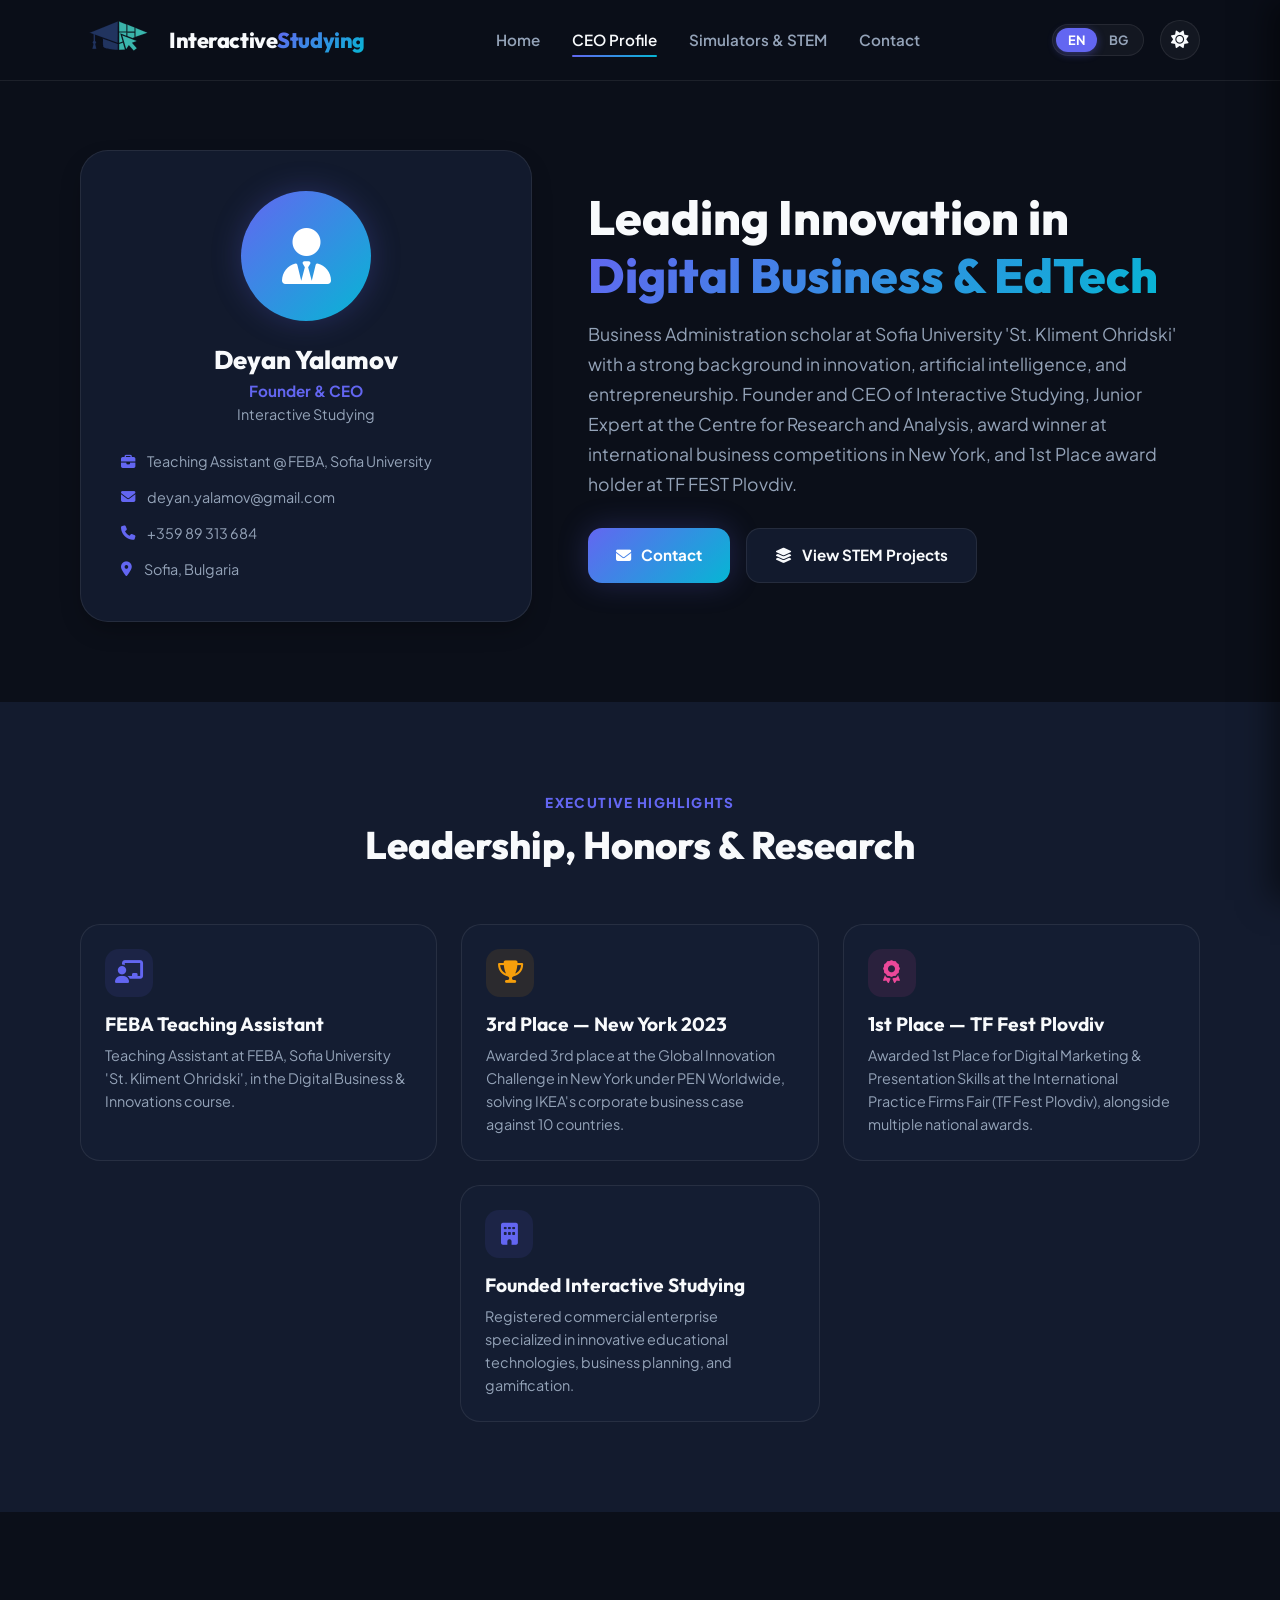
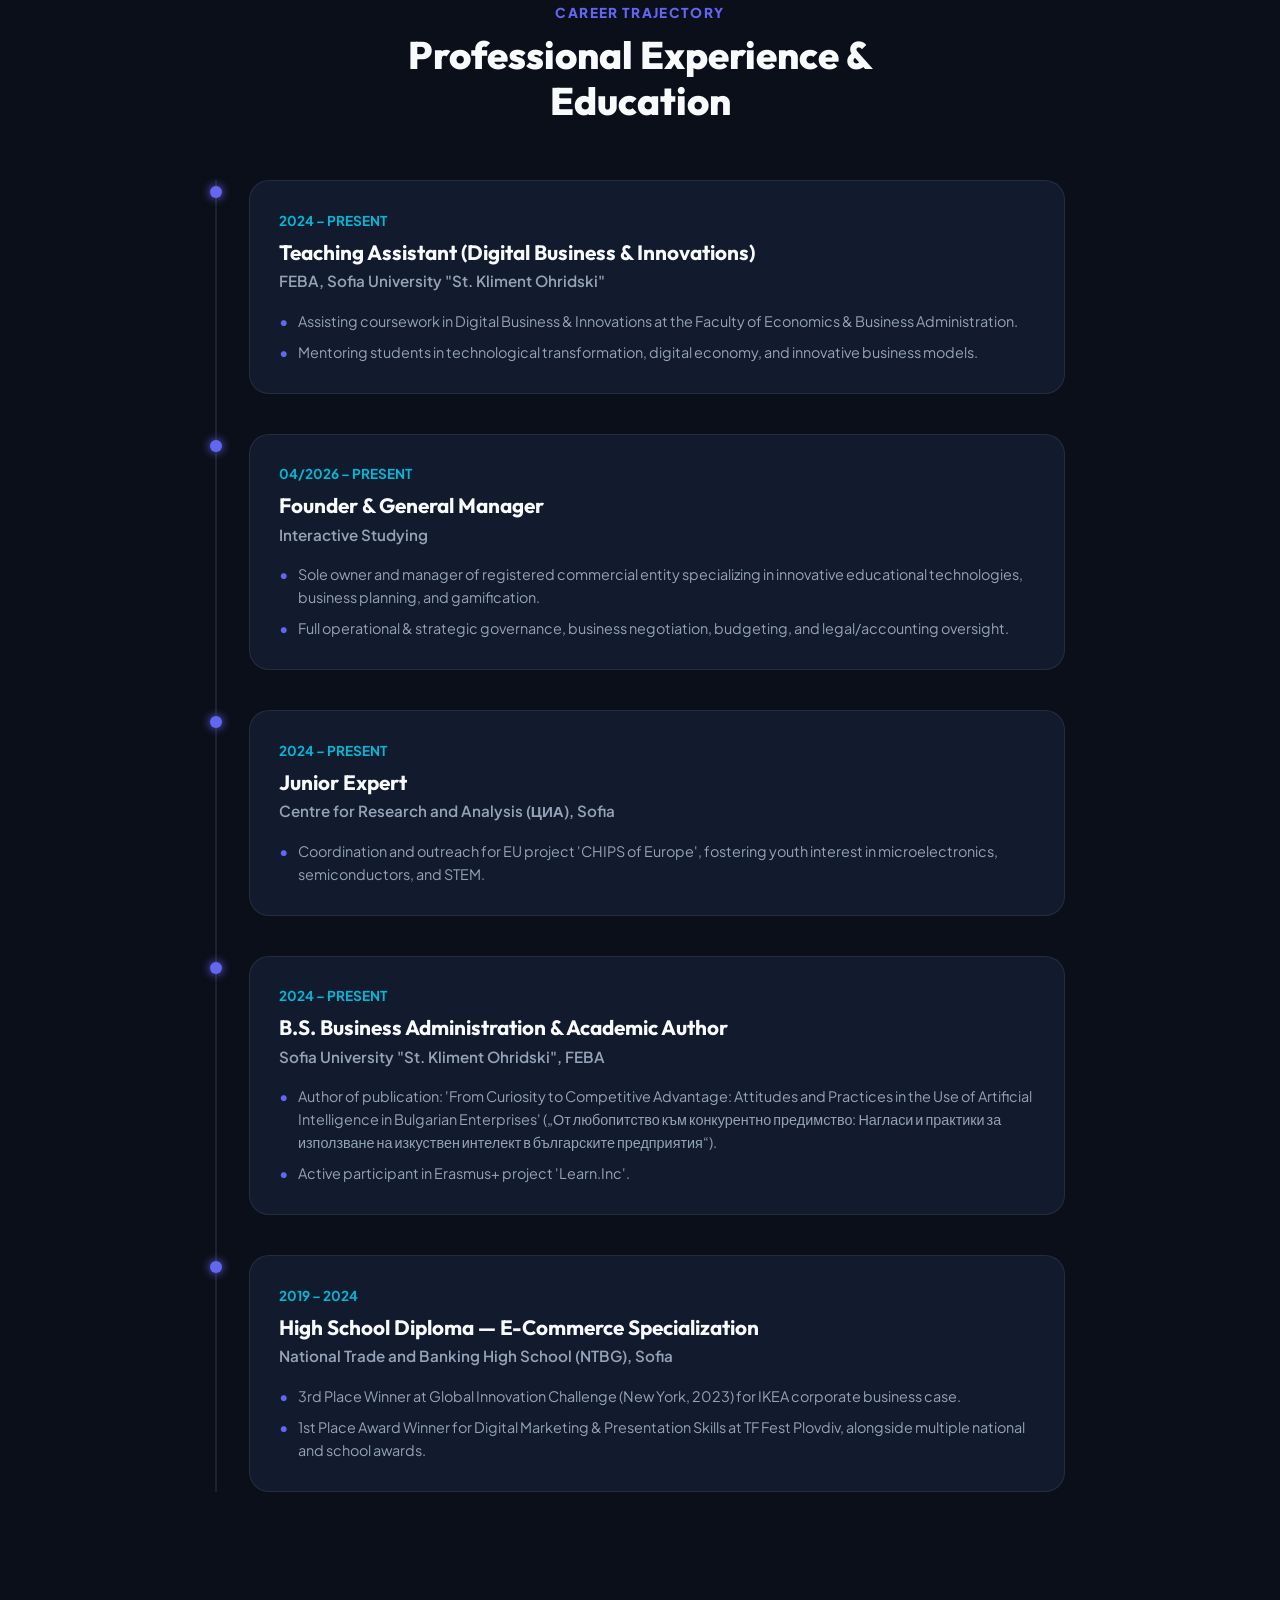
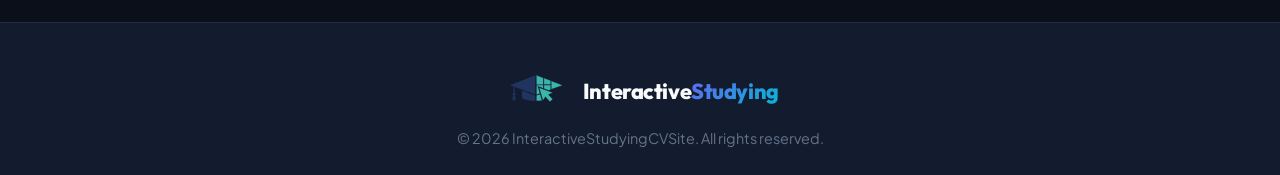
==== commit c328a4aa: "Update exact publication title in Word document and website" ====
--- a/ceo.html
+++ b/ceo.html
@@ -226,7 +226,7 @@
             <h3 class="timeline-title" data-en="B.S. Business Administration & Academic Author" data-bg="Бакалавър по Бизнес Администрация и Автор">B.S. Business Administration & Academic Author</h3>
             <div class="timeline-company">Sofia University "St. Kliment Ohridski", FEBA</div>
             <ul class="timeline-bullets">
-              <li data-en="Author of formal publication: 'Practices and Motivations for Artificial Intelligence Implementation in Bulgarian Commercial Enterprises' („Практики и мотивации за използване на изкуствен интелект в българския бизнес“)." data-bg="Автор на публикация: „Практики и мотивации за използване на изкуствен интелект в българския бизнес“.">Author of formal publication: 'Practices and Motivations for Artificial Intelligence Implementation in Bulgarian Commercial Enterprises' („Практики и мотивации за използване на изкуствен интелект в българския бизнес“).</li>
+              <li data-en="Author of publication: 'From Curiosity to Competitive Advantage: Attitudes and Practices in the Use of Artificial Intelligence in Bulgarian Enterprises' („От любопитство към конкурентно предимство: Нагласи и практики за използване на изкуствен интелект в българските предприятия“)." data-bg="Автор на публикация: „От любопитство към конкурентно предимство: Нагласи и практики за използване на изкуствен интелект в българските предприятия“.">Author of publication: 'From Curiosity to Competitive Advantage: Attitudes and Practices in the Use of Artificial Intelligence in Bulgarian Enterprises' („От любопитство към конкурентно предимство: Нагласи и практики за използване на изкуствен интелект в българските предприятия“).</li>
               <li data-en="Active participant in Erasmus+ project 'Learn.Inc'." data-bg="Участие в международния проект „Learn.Inc“ по програма „Еразъм+“.">Active participant in Erasmus+ project 'Learn.Inc'.</li>
             </ul>
           </div>
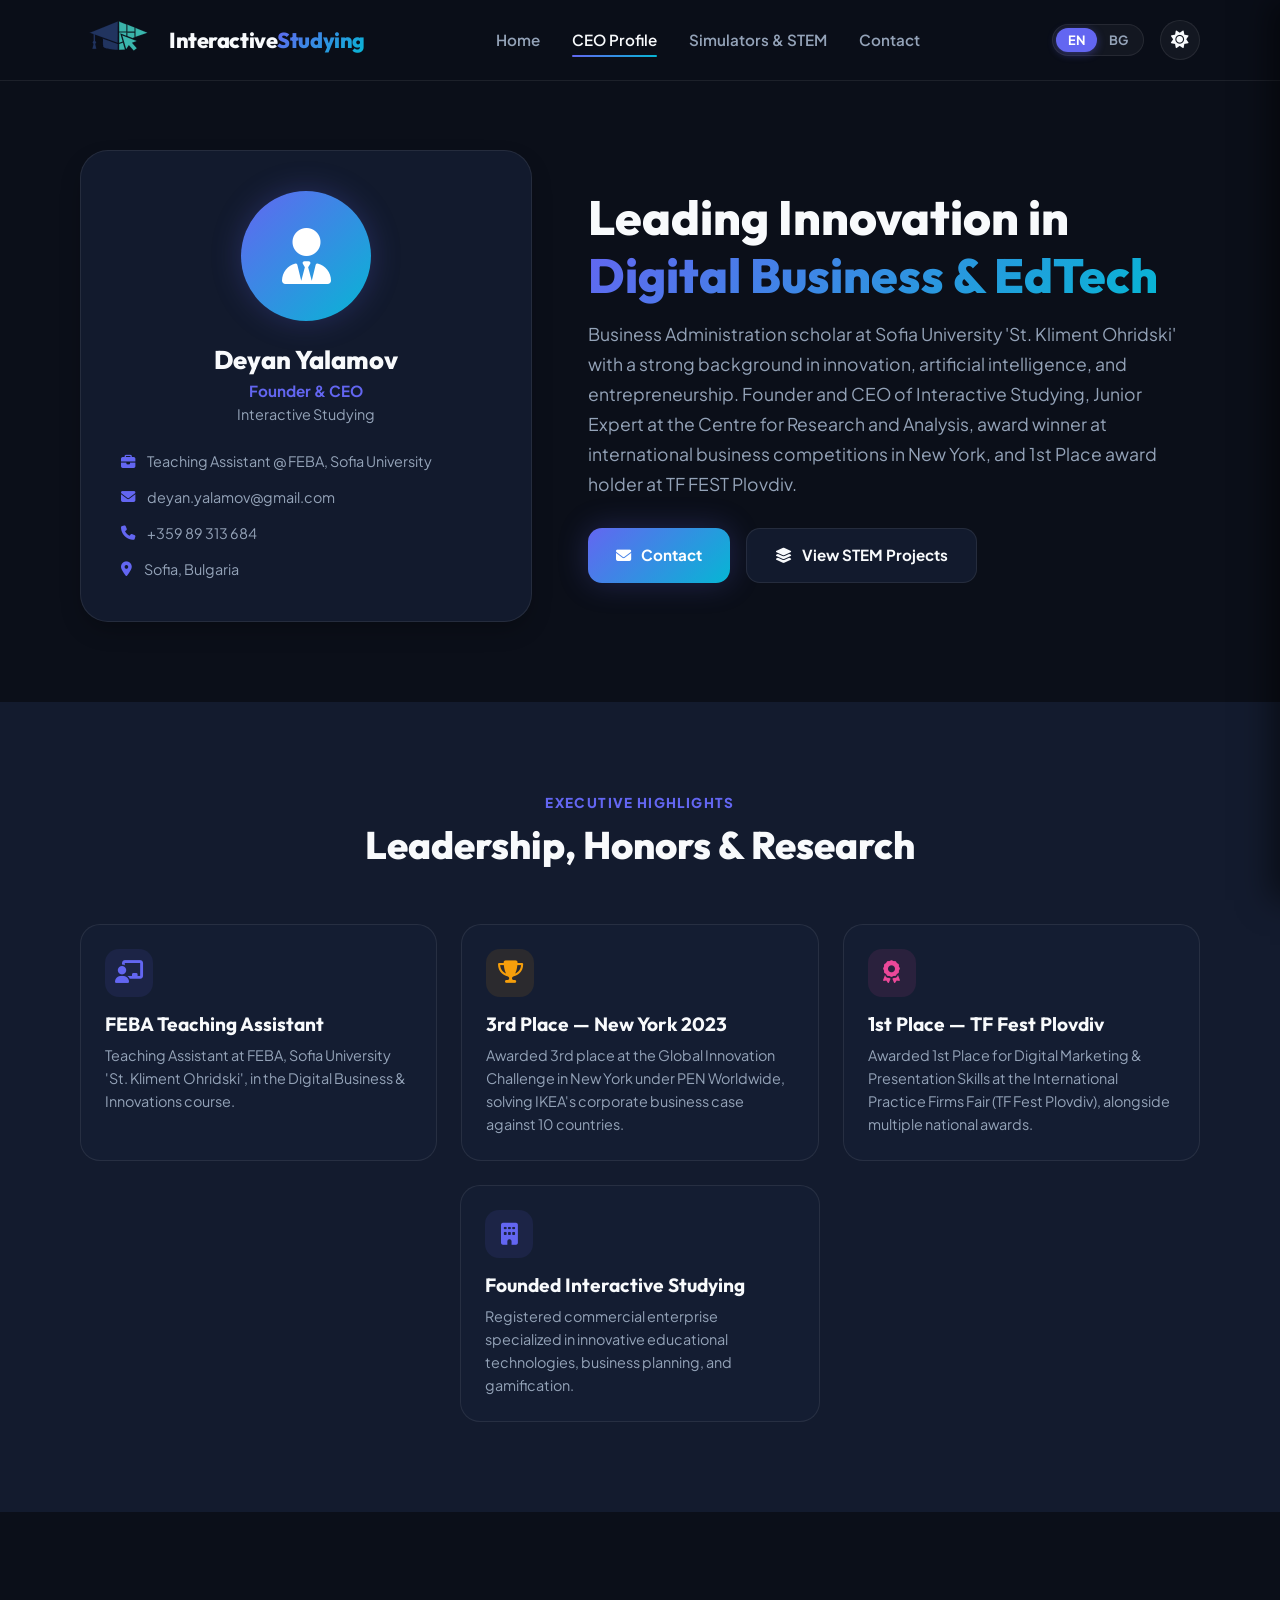
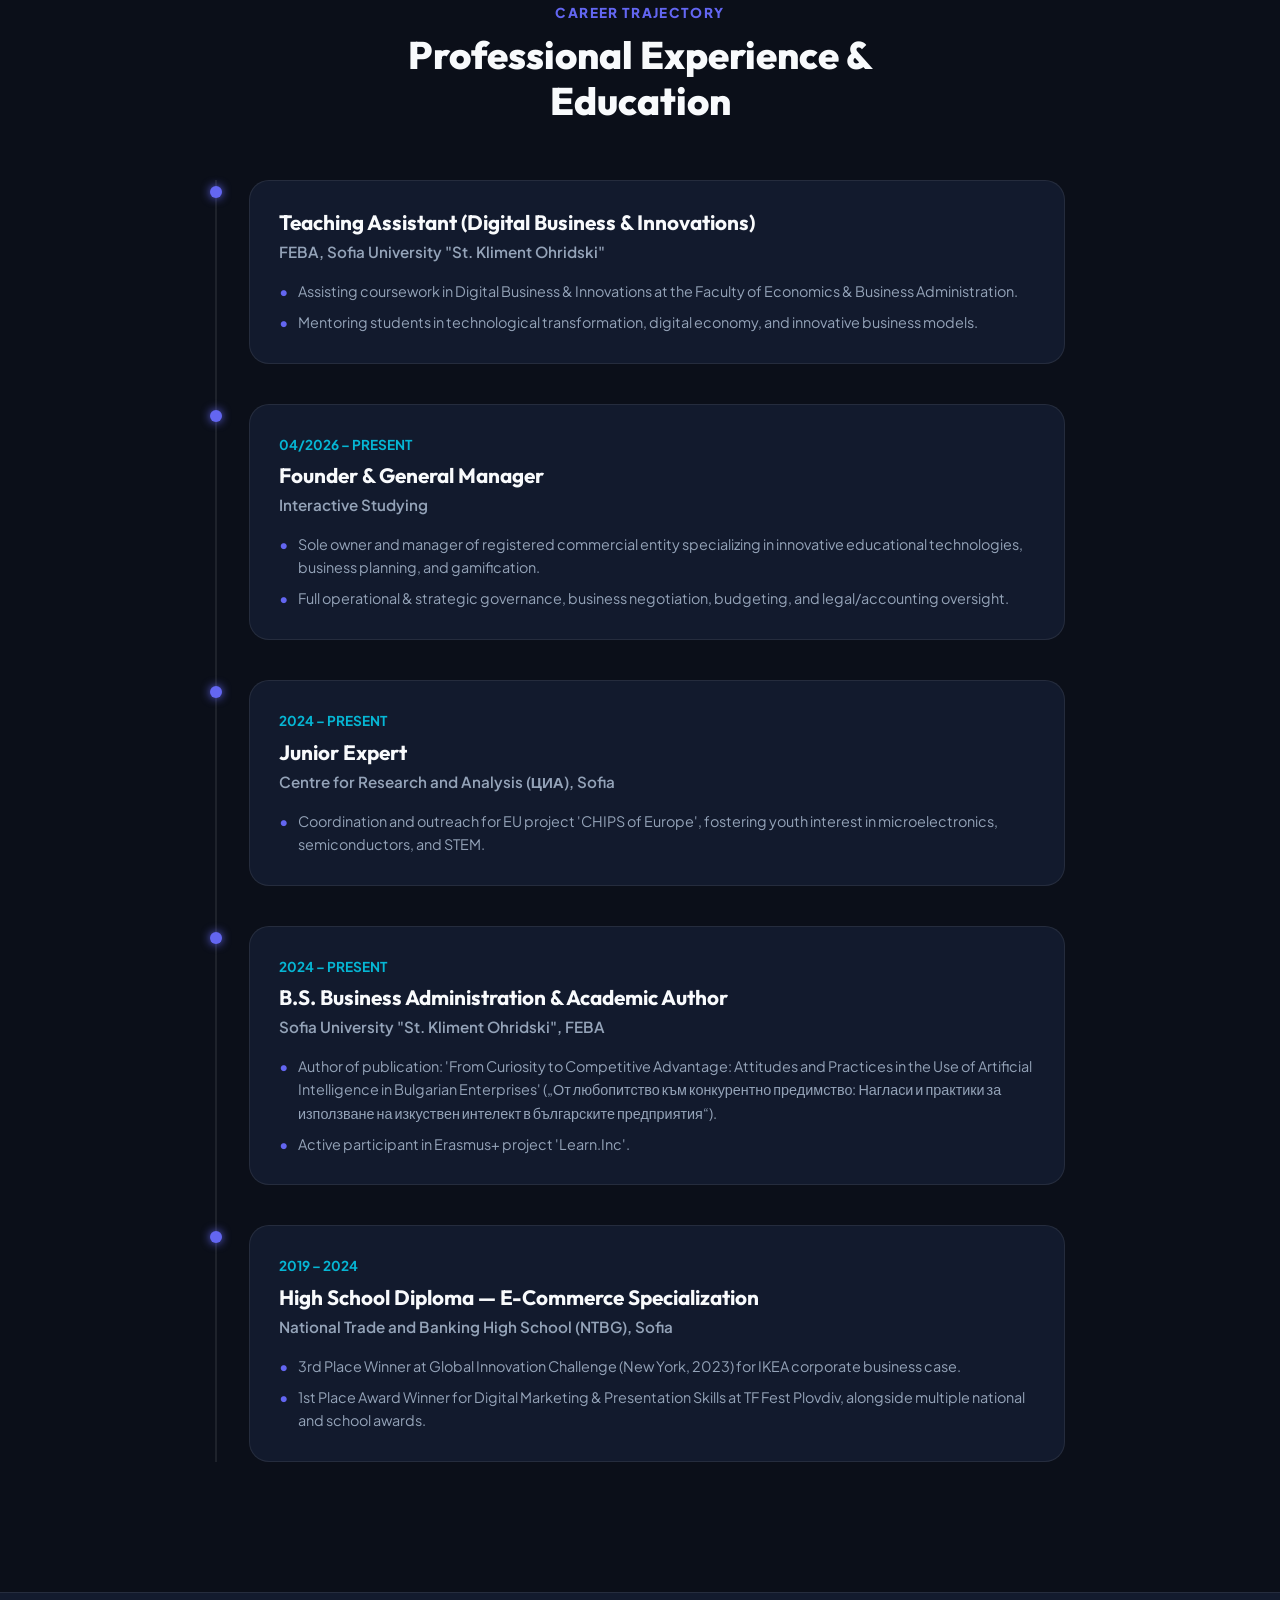
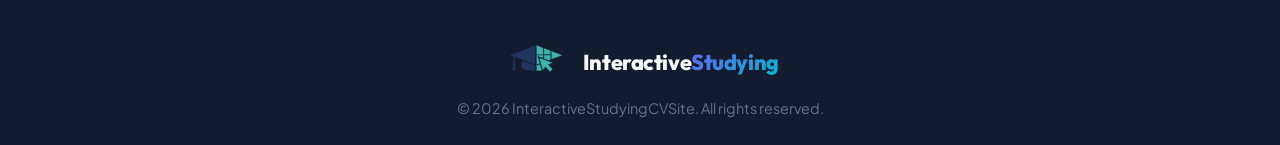
==== commit f6a43f0e: "Add Office 365 & Digital Productivity Workshops feature plan and live implementation" ====
--- a/ceo.html
+++ b/ceo.html
@@ -1,13 +1,16 @@
 <!DOCTYPE html>
 <html lang="en" data-theme="dark">
+
 <head>
   <meta charset="UTF-8">
   <meta name="viewport" content="width=device-width, initial-scale=1.0">
   <title>Deyan Yalamov — Founder & CEO Profile | Interactive Studying</title>
-  <meta name="description" content="Executive resume and career trajectory of Deyan Yalamov, Founder & CEO of Interactive Studying, FEBA Teaching Assistant, and Junior Expert at CIA.">
+  <meta name="description"
+    content="Executive resume and career trajectory of Deyan Yalamov, Founder & CEO of Interactive Studying, FEBA Teaching Assistant, and Junior Expert at CIA.">
   <link rel="stylesheet" href="style.css">
   <link rel="stylesheet" href="https://cdnjs.cloudflare.com/ajax/libs/font-awesome/6.4.0/css/all.min.css">
 </head>
+
 <body>
 
   <!-- Navigation Bar -->
@@ -21,8 +24,10 @@
       <nav>
         <ul class="desktop-nav">
           <li><a href="index.html" class="nav-link" data-en="Home" data-bg="Начало">Home</a></li>
-          <li><a href="ceo.html" class="nav-link active" data-en="CEO Profile" data-bg="За Управителя">CEO Profile</a></li>
-          <li><a href="projects.html" class="nav-link" data-en="Simulators & STEM" data-bg="Симулатори и STEM">Simulators & STEM</a></li>
+          <li><a href="ceo.html" class="nav-link active" data-en="CEO Profile" data-bg="За Управителя">CEO Profile</a>
+          </li>
+          <li><a href="projects.html" class="nav-link" data-en="Simulators & STEM"
+              data-bg="Симулатори и STEM">Simulators & STEM</a></li>
           <li><a href="contact.html" class="nav-link" data-en="Contact" data-bg="Контакти">Contact</a></li>
         </ul>
       </nav>
@@ -49,17 +54,22 @@
   <aside class="mobile-drawer" id="mobileDrawer">
     <div class="drawer-header">
       <a href="index.html" class="logo" style="font-size: 1.15rem;">
-        <img src="logo.svg" alt="Interactive Studying Logo" class="logo-img" style="height: 34px;" onerror="this.src='logo.png'">
+        <img src="logo.svg" alt="Interactive Studying Logo" class="logo-img" style="height: 34px;"
+          onerror="this.src='logo.png'">
         <div class="logo-text">Interactive<span>Studying</span></div>
       </a>
       <button class="drawer-close" id="drawerClose">&times;</button>
     </div>
 
     <ul class="drawer-nav">
-      <li><a href="index.html" class="drawer-nav-link"><i class="fa-solid fa-house"></i><span data-en="Home" data-bg="Начало">Home</span></a></li>
-      <li><a href="ceo.html" class="drawer-nav-link active"><i class="fa-solid fa-user-tie"></i><span data-en="CEO Profile" data-bg="За Управителя">CEO Profile</span></a></li>
-      <li><a href="projects.html" class="drawer-nav-link"><i class="fa-solid fa-layer-group"></i><span data-en="Simulators & STEM" data-bg="Симулатори и STEM">Simulators & STEM</span></a></li>
-      <li><a href="contact.html" class="drawer-nav-link"><i class="fa-solid fa-envelope"></i><span data-en="Contact" data-bg="Контакти">Contact</span></a></li>
+      <li><a href="index.html" class="drawer-nav-link"><i class="fa-solid fa-house"></i><span data-en="Home"
+            data-bg="Начало">Home</span></a></li>
+      <li><a href="ceo.html" class="drawer-nav-link active"><i class="fa-solid fa-user-tie"></i><span
+            data-en="CEO Profile" data-bg="За Управителя">CEO Profile</span></a></li>
+      <li><a href="projects.html" class="drawer-nav-link"><i class="fa-solid fa-layer-group"></i><span
+            data-en="Simulators & STEM" data-bg="Симулатори и STEM">Simulators & STEM</span></a></li>
+      <li><a href="contact.html" class="drawer-nav-link"><i class="fa-solid fa-envelope"></i><span data-en="Contact"
+            data-bg="Контакти">Contact</span></a></li>
     </ul>
 
     <div style="margin-top: auto; padding-top: 2rem; border-top: 1px solid var(--border-color);">
@@ -80,14 +90,19 @@
         <div class="ceo-avatar">
           <i class="fa-solid fa-user-tie"></i>
         </div>
-        <h3 style="font-size: 1.6rem; font-weight: 800;" data-en="Deyan Yalamov" data-bg="Деян Ялъмов">Deyan Yalamov</h3>
-        <p style="color: var(--accent-primary); font-weight: 700; font-size: 0.95rem; margin-top: 0.2rem;" data-en="Founder & CEO" data-bg="Основател и Управител">Founder & CEO</p>
-        <p style="color: var(--text-secondary); font-size: 0.9rem; margin-bottom: 1.5rem;" data-en="Interactive Studying" data-bg="„Интерактив Стъдинг“ ЕООД">Interactive Studying</p>
-        
+        <h3 style="font-size: 1.6rem; font-weight: 800;" data-en="Deyan Yalamov" data-bg="Деян Ялъмов">Deyan Yalamov
+        </h3>
+        <p style="color: var(--accent-primary); font-weight: 700; font-size: 0.95rem; margin-top: 0.2rem;"
+          data-en="Founder & CEO" data-bg="Основател и Управител">Founder & CEO</p>
+        <p style="color: var(--text-secondary); font-size: 0.9rem; margin-bottom: 1.5rem;"
+          data-en="Interactive Studying" data-bg="„Интерактив Стъдинг“ ЕООД">Interactive Studying</p>
+
         <div class="ceo-contact-list">
           <div class="ceo-contact-item">
             <i class="fa-solid fa-briefcase"></i>
-            <span data-en="Teaching Assistant @ FEBA, Sofia University" data-bg="Преподавателски асистент в Стопански факултет, СУ">Teaching Assistant @ FEBA, Sofia University</span>
+            <span data-en="Teaching Assistant @ FEBA, Sofia University"
+              data-bg="Преподавателски асистент в Стопански факултет, СУ">Teaching Assistant @ FEBA, Sofia
+              University</span>
           </div>
           <div class="ceo-contact-item">
             <i class="fa-solid fa-envelope"></i>
@@ -107,11 +122,17 @@
       <div>
         <h1 style="font-size: 3rem; font-weight: 800; margin-bottom: 1rem;">
           <span data-en="Leading Innovation in" data-bg="Лидерство в иновациите на">Leading Innovation in</span><br>
-          <span class="gradient-text" data-en="Digital Business & EdTech" data-bg="Дигиталния Бизнес и EdTech">Digital Business & EdTech</span>
+          <span class="gradient-text" data-en="Digital Business & EdTech" data-bg="Дигиталния Бизнес и EdTech">Digital
+            Business & EdTech</span>
         </h1>
 
-        <p style="color: var(--text-secondary); font-size: 1.1rem; margin-bottom: 1.8rem; line-height: 1.7;" data-en="Business Administration scholar at Sofia University 'St. Kliment Ohridski' with a strong background in innovation, artificial intelligence, and entrepreneurship. Founder and CEO of Interactive Studying, Junior Expert at the Centre for Research and Analysis, award winner at international business competitions in New York, and 1st Place award holder at TF FEST Plovdiv." data-bg="Студент по Бизнес администрация в СУ „Св. Климент Охридски“ с изявен интерес към иновациите, изкуствения интелект и предприемачеството. Собственик и управител на „Интерактив Стъдинг“ ЕООД, млад експерт в ЦИА, носител на отличия от Ню Йорк и 1-во място на ТФ ФЕСТ Пловдив.">
-          Business Administration scholar at Sofia University 'St. Kliment Ohridski' with a strong background in innovation, artificial intelligence, and entrepreneurship. Founder and CEO of Interactive Studying, Junior Expert at the Centre for Research and Analysis, award winner at international business competitions in New York, and 1st Place award holder at TF FEST Plovdiv.
+        <p style="color: var(--text-secondary); font-size: 1.1rem; margin-bottom: 1.8rem; line-height: 1.7;"
+          data-en="Business Administration scholar at Sofia University 'St. Kliment Ohridski' with a strong background in innovation, artificial intelligence, and entrepreneurship. Founder and CEO of Interactive Studying, Junior Expert at the Centre for Research and Analysis, award winner at international business competitions in New York, and 1st Place award holder at TF FEST Plovdiv."
+          data-bg="Студент по Бизнес администрация в СУ „Св. Климент Охридски“ с изявен интерес към иновациите, изкуствения интелект и предприемачеството. Собственик и управител на „Интерактив Стъдинг“ ЕООД, млад експерт в ЦИА, носител на отличия от Ню Йорк и 1-во място на ТФ ФЕСТ Пловдив.">
+          Business Administration scholar at Sofia University 'St. Kliment Ohridski' with a strong background in
+          innovation, artificial intelligence, and entrepreneurship. Founder and CEO of Interactive Studying, Junior
+          Expert at the Centre for Research and Analysis, award winner at international business competitions in New
+          York, and 1st Place award holder at TF FEST Plovdiv.
         </p>
 
         <div style="display: flex; gap: 1rem; flex-wrap: wrap;">
@@ -133,39 +154,59 @@
     <div class="container">
       <div class="section-header">
         <div class="section-tag" data-en="Executive Highlights" data-bg="Ключови Постижения">Executive Highlights</div>
-        <h2 class="section-title" data-en="Leadership, Honors & Research" data-bg="Лидерство, Отличия и Изследвания">Leadership, Honors & Research</h2>
+        <h2 class="section-title" data-en="Leadership, Honors & Research" data-bg="Лидерство, Отличия и Изследвания">
+          Leadership, Honors & Research</h2>
       </div>
 
       <div class="achievements-grid">
         <div class="achievement-card">
           <div class="achievement-icon"><i class="fa-solid fa-chalkboard-user"></i></div>
-          <h4 style="font-size: 1.2rem; font-weight: 700; margin-bottom: 0.5rem;" data-en="FEBA Teaching Assistant" data-bg="Преподавателски Асистент в СУ">FEBA Teaching Assistant</h4>
-          <p style="color: var(--text-secondary); font-size: 0.9rem;" data-en="Teaching Assistant at FEBA, Sofia University 'St. Kliment Ohridski', in the Digital Business & Innovations course." data-bg="Преподавателски асистент в Стопански факултет на СУ „Св. Климент Охридски“ по дисциплината Дигитален бизнес и иновации.">
-            Teaching Assistant at FEBA, Sofia University 'St. Kliment Ohridski', in the Digital Business & Innovations course.
+          <h4 style="font-size: 1.2rem; font-weight: 700; margin-bottom: 0.5rem;" data-en="FEBA Teaching Assistant"
+            data-bg="Преподавателски Асистент в СУ">FEBA Teaching Assistant</h4>
+          <p style="color: var(--text-secondary); font-size: 0.9rem;"
+            data-en="Teaching Assistant at FEBA, Sofia University 'St. Kliment Ohridski', in the Digital Business & Innovations course."
+            data-bg="Преподавателски асистент в Стопански факултет на СУ „Св. Климент Охридски“ по дисциплината Дигитален бизнес и иновации.">
+            Teaching Assistant at FEBA, Sofia University 'St. Kliment Ohridski', in the Digital Business & Innovations
+            course.
           </p>
         </div>
 
         <div class="achievement-card">
-          <div class="achievement-icon" style="color: var(--accent-amber); background: rgba(245,158,11,0.1);"><i class="fa-solid fa-trophy"></i></div>
-          <h4 style="font-size: 1.2rem; font-weight: 700; margin-bottom: 0.5rem;" data-en="3rd Place — New York 2023" data-bg="3-то място — Ню Йорк 2023">3rd Place — New York 2023</h4>
-          <p style="color: var(--text-secondary); font-size: 0.9rem;" data-en="Awarded 3rd place at the Global Innovation Challenge in New York under PEN Worldwide, solving IKEA's corporate business case against 10 countries." data-bg="3-то място на международното състезание Global Innovation Challenge (Ню Йорк, 2023), решавайки казус за IKEA сред 10 страни.">
-            Awarded 3rd place at the Global Innovation Challenge in New York under PEN Worldwide, solving IKEA's corporate business case against 10 countries.
+          <div class="achievement-icon" style="color: var(--accent-amber); background: rgba(245,158,11,0.1);"><i
+              class="fa-solid fa-trophy"></i></div>
+          <h4 style="font-size: 1.2rem; font-weight: 700; margin-bottom: 0.5rem;" data-en="3rd Place — New York 2023"
+            data-bg="3-то място — Ню Йорк 2023">3rd Place — New York 2023</h4>
+          <p style="color: var(--text-secondary); font-size: 0.9rem;"
+            data-en="Awarded 3rd place at the Global Innovation Challenge in New York under PEN Worldwide, solving IKEA's corporate business case against 10 countries."
+            data-bg="3-то място на международното състезание Global Innovation Challenge (Ню Йорк, 2023), решавайки казус за IKEA сред 10 страни.">
+            Awarded 3rd place at the Global Innovation Challenge in New York under PEN Worldwide, solving IKEA's
+            corporate business case against 10 countries.
           </p>
         </div>
 
         <div class="achievement-card">
-          <div class="achievement-icon" style="color: #ec4899; background: rgba(236,72,153,0.1);"><i class="fa-solid fa-award"></i></div>
-          <h4 style="font-size: 1.2rem; font-weight: 700; margin-bottom: 0.5rem;" data-en="1st Place — TF Fest Plovdiv" data-bg="1-во място — ТФ Фест Пловдив">1st Place — TF Fest Plovdiv</h4>
-          <p style="color: var(--text-secondary); font-size: 0.9rem;" data-en="Awarded 1st Place for Digital Marketing & Presentation Skills at the International Practice Firms Fair (TF Fest Plovdiv), alongside multiple national awards." data-bg="1-во място за Дигитален маркетинг и презентационни умения на ТФ Фест Пловдив, заедно с множество национални отличия.">
-            Awarded 1st Place for Digital Marketing & Presentation Skills at the International Practice Firms Fair (TF Fest Plovdiv), alongside multiple national awards.
+          <div class="achievement-icon" style="color: #ec4899; background: rgba(236,72,153,0.1);"><i
+              class="fa-solid fa-award"></i></div>
+          <h4 style="font-size: 1.2rem; font-weight: 700; margin-bottom: 0.5rem;" data-en="1st Place — TF Fest Plovdiv"
+            data-bg="1-во място — ТФ Фест Пловдив">1st Place — TF Fest Plovdiv</h4>
+          <p style="color: var(--text-secondary); font-size: 0.9rem;"
+            data-en="Awarded 1st Place for Digital Marketing & Presentation Skills at the International Practice Firms Fair (TF Fest Plovdiv), alongside multiple national awards."
+            data-bg="1-во място за Дигитален маркетинг и презентационни умения на ТФ Фест Пловдив, заедно с множество национални отличия.">
+            Awarded 1st Place for Digital Marketing & Presentation Skills at the International Practice Firms Fair (TF
+            Fest Plovdiv), alongside multiple national awards.
           </p>
         </div>
 
         <div class="achievement-card">
-          <div class="achievement-icon" style="color: var(--accent-primary); background: rgba(99,102,241,0.1);"><i class="fa-solid fa-building"></i></div>
-          <h4 style="font-size: 1.2rem; font-weight: 700; margin-bottom: 0.5rem;" data-en="Founded Interactive Studying" data-bg="Основател на „Интерактив Стъдинг“ ЕООД">Founded Interactive Studying</h4>
-          <p style="color: var(--text-secondary); font-size: 0.9rem;" data-en="Registered commercial enterprise specialized in innovative educational technologies, business planning, and gamification." data-bg="Регистрирано търговско дружество за иновативни образователни технологии, бизнес планиране и геймификация.">
-            Registered commercial enterprise specialized in innovative educational technologies, business planning, and gamification.
+          <div class="achievement-icon" style="color: var(--accent-primary); background: rgba(99,102,241,0.1);"><i
+              class="fa-solid fa-building"></i></div>
+          <h4 style="font-size: 1.2rem; font-weight: 700; margin-bottom: 0.5rem;" data-en="Founded Interactive Studying"
+            data-bg="Основател на „Интерактив Стъдинг“ ЕООД">Founded Interactive Studying</h4>
+          <p style="color: var(--text-secondary); font-size: 0.9rem;"
+            data-en="Registered commercial enterprise specialized in innovative educational technologies, business planning, and gamification."
+            data-bg="Регистрирано търговско дружество за иновативни образователни технологии, бизнес планиране и геймификация.">
+            Registered commercial enterprise specialized in innovative educational technologies, business planning, and
+            gamification.
           </p>
         </div>
       </div>
@@ -177,19 +218,29 @@
     <div class="container">
       <div class="section-header">
         <div class="section-tag" data-en="Career Trajectory" data-bg="Кариерно Развитие">Career Trajectory</div>
-        <h2 class="section-title" data-en="Professional Experience & Education" data-bg="Професионален Опит и Образование">Professional Experience & Education</h2>
+        <h2 class="section-title" data-en="Professional Experience & Education"
+          data-bg="Професионален Опит и Образование">Professional Experience & Education</h2>
       </div>
 
       <div class="timeline">
         <div class="timeline-item">
           <div class="timeline-dot"></div>
           <div class="timeline-card">
-            <div class="timeline-date">2024 – PRESENT</div>
-            <h3 class="timeline-title" data-en="Teaching Assistant (Digital Business & Innovations)" data-bg="Преподавателски Асистент (Дигитален Бизнес и Иновации)">Teaching Assistant (Digital Business & Innovations)</h3>
+            <h3 class="timeline-title" data-en="Teaching Assistant (Digital Business & Innovations)"
+              data-bg="Преподавателски Асистент (Дигитален Бизнес и Иновации)">Teaching Assistant (Digital Business &
+              Innovations)</h3>
             <div class="timeline-company">FEBA, Sofia University "St. Kliment Ohridski"</div>
             <ul class="timeline-bullets">
-              <li data-en="Assisting coursework in Digital Business & Innovations at the Faculty of Economics & Business Administration." data-bg="Водене на упражнения и асистиране по дисциплината Дигитален бизнес и иновации в Стопанския факултет.">Assisting coursework in Digital Business & Innovations at the Faculty of Economics & Business Administration.</li>
-              <li data-en="Mentoring students in technological transformation, digital economy, and innovative business models." data-bg="Менторство на студенти в областта на дигиталната икономика и иновативните бизнес модели.">Mentoring students in technological transformation, digital economy, and innovative business models.</li>
+              <li
+                data-en="Assisting coursework in Digital Business & Innovations at the Faculty of Economics & Business Administration."
+                data-bg="Водене на упражнения и асистиране по дисциплината Дигитален бизнес и иновации в Стопанския факултет.">
+                Assisting coursework in Digital Business & Innovations at the Faculty of Economics & Business
+                Administration.</li>
+              <li
+                data-en="Mentoring students in technological transformation, digital economy, and innovative business models."
+                data-bg="Менторство на студенти в областта на дигиталната икономика и иновативните бизнес модели.">
+                Mentoring students in technological transformation, digital economy, and innovative business models.
+              </li>
             </ul>
           </div>
         </div>
@@ -198,11 +249,21 @@
           <div class="timeline-dot"></div>
           <div class="timeline-card">
             <div class="timeline-date">04/2026 – PRESENT</div>
-            <h3 class="timeline-title" data-en="Founder & General Manager" data-bg="Основател и Управител">Founder & General Manager</h3>
-            <div class="timeline-company" data-en="Interactive Studying" data-bg="„Интерактив Стъдинг“ ЕООД">Interactive Studying</div>
-            <ul class="timeline-bullets">
-              <li data-en="Sole owner and manager of registered commercial entity specializing in innovative educational technologies, business planning, and gamification." data-bg="Едноличен собственик и управител на търговско дружество за образователни технологии и геймификация.">Sole owner and manager of registered commercial entity specializing in innovative educational technologies, business planning, and gamification.</li>
-              <li data-en="Full operational & strategic governance, business negotiation, budgeting, and legal/accounting oversight." data-bg="Цялостно оперативно и стратегическо управление, водене на бизнес преговори, бюджетиране и правен надзор.">Full operational & strategic governance, business negotiation, budgeting, and legal/accounting oversight.</li>
+            <h3 class="timeline-title" data-en="Founder & General Manager" data-bg="Основател и Управител">Founder &
+              General Manager</h3>
+            <div class="timeline-company" data-en="Interactive Studying" data-bg="„Интерактив Стъдинг“ ЕООД">Interactive
+              Studying</div>
+            <ul class="timeline-bullets">
+              <li
+                data-en="Sole owner and manager of registered commercial entity specializing in innovative educational technologies, business planning, and gamification."
+                data-bg="Едноличен собственик и управител на търговско дружество за образователни технологии и геймификация.">
+                Sole owner and manager of registered commercial entity specializing in innovative educational
+                technologies, business planning, and gamification.</li>
+              <li
+                data-en="Full operational & strategic governance, business negotiation, budgeting, and legal/accounting oversight."
+                data-bg="Цялостно оперативно и стратегическо управление, водене на бизнес преговори, бюджетиране и правен надзор.">
+                Full operational & strategic governance, business negotiation, budgeting, and legal/accounting
+                oversight.</li>
             </ul>
           </div>
         </div>
@@ -214,7 +275,11 @@
             <h3 class="timeline-title" data-en="Junior Expert" data-bg="Млад Експерт">Junior Expert</h3>
             <div class="timeline-company">Centre for Research and Analysis (ЦИА), Sofia</div>
             <ul class="timeline-bullets">
-              <li data-en="Coordination and outreach for EU project 'CHIPS of Europe', fostering youth interest in microelectronics, semiconductors, and STEM." data-bg="Управление и популяризиране на европейския проект „CHIPS of Europe“ за микроелектроника и STEM образование.">Coordination and outreach for EU project 'CHIPS of Europe', fostering youth interest in microelectronics, semiconductors, and STEM.</li>
+              <li
+                data-en="Coordination and outreach for EU project 'CHIPS of Europe', fostering youth interest in microelectronics, semiconductors, and STEM."
+                data-bg="Управление и популяризиране на европейския проект „CHIPS of Europe“ за микроелектроника и STEM образование.">
+                Coordination and outreach for EU project 'CHIPS of Europe', fostering youth interest in
+                microelectronics, semiconductors, and STEM.</li>
             </ul>
           </div>
         </div>
@@ -223,11 +288,19 @@
           <div class="timeline-dot"></div>
           <div class="timeline-card">
             <div class="timeline-date">2024 – PRESENT</div>
-            <h3 class="timeline-title" data-en="B.S. Business Administration & Academic Author" data-bg="Бакалавър по Бизнес Администрация и Автор">B.S. Business Administration & Academic Author</h3>
+            <h3 class="timeline-title" data-en="B.S. Business Administration & Academic Author"
+              data-bg="Бакалавър по Бизнес Администрация и Автор">B.S. Business Administration & Academic Author</h3>
             <div class="timeline-company">Sofia University "St. Kliment Ohridski", FEBA</div>
             <ul class="timeline-bullets">
-              <li data-en="Author of publication: 'From Curiosity to Competitive Advantage: Attitudes and Practices in the Use of Artificial Intelligence in Bulgarian Enterprises' („От любопитство към конкурентно предимство: Нагласи и практики за използване на изкуствен интелект в българските предприятия“)." data-bg="Автор на публикация: „От любопитство към конкурентно предимство: Нагласи и практики за използване на изкуствен интелект в българските предприятия“.">Author of publication: 'From Curiosity to Competitive Advantage: Attitudes and Practices in the Use of Artificial Intelligence in Bulgarian Enterprises' („От любопитство към конкурентно предимство: Нагласи и практики за използване на изкуствен интелект в българските предприятия“).</li>
-              <li data-en="Active participant in Erasmus+ project 'Learn.Inc'." data-bg="Участие в международния проект „Learn.Inc“ по програма „Еразъм+“.">Active participant in Erasmus+ project 'Learn.Inc'.</li>
+              <li
+                data-en="Author of publication: 'From Curiosity to Competitive Advantage: Attitudes and Practices in the Use of Artificial Intelligence in Bulgarian Enterprises' („От любопитство към конкурентно предимство: Нагласи и практики за използване на изкуствен интелект в българските предприятия“)."
+                data-bg="Автор на публикация: „От любопитство към конкурентно предимство: Нагласи и практики за използване на изкуствен интелект в българските предприятия“.">
+                Author of publication: 'From Curiosity to Competitive Advantage: Attitudes and Practices in the Use of
+                Artificial Intelligence in Bulgarian Enterprises' („От любопитство към конкурентно предимство: Нагласи и
+                практики за използване на изкуствен интелект в българските предприятия“).</li>
+              <li data-en="Active participant in Erasmus+ project 'Learn.Inc'."
+                data-bg="Участие в международния проект „Learn.Inc“ по програма „Еразъм+“.">Active participant in
+                Erasmus+ project 'Learn.Inc'.</li>
             </ul>
           </div>
         </div>
@@ -236,11 +309,19 @@
           <div class="timeline-dot"></div>
           <div class="timeline-card">
             <div class="timeline-date">2019 – 2024</div>
-            <h3 class="timeline-title" data-en="High School Diploma — E-Commerce Specialization" data-bg="Средно Образование — Електронна Търговия">High School Diploma — E-Commerce Specialization</h3>
+            <h3 class="timeline-title" data-en="High School Diploma — E-Commerce Specialization"
+              data-bg="Средно Образование — Електронна Търговия">High School Diploma — E-Commerce Specialization</h3>
             <div class="timeline-company">National Trade and Banking High School (NTBG), Sofia</div>
             <ul class="timeline-bullets">
-              <li data-en="3rd Place Winner at Global Innovation Challenge (New York, 2023) for IKEA corporate business case." data-bg="3-то място на Global Innovation Challenge (Ню Йорк, 2023) за бизнес казус на IKEA.">3rd Place Winner at Global Innovation Challenge (New York, 2023) for IKEA corporate business case.</li>
-              <li data-en="1st Place Award Winner for Digital Marketing & Presentation Skills at TF Fest Plovdiv, alongside multiple national and school awards." data-bg="1-во място за Дигитален маркетинг и презентационни умения на ТФ Фест Пловдив и редица национални и училищни награди.">1st Place Award Winner for Digital Marketing & Presentation Skills at TF Fest Plovdiv, alongside multiple national and school awards.</li>
+              <li
+                data-en="3rd Place Winner at Global Innovation Challenge (New York, 2023) for IKEA corporate business case."
+                data-bg="3-то място на Global Innovation Challenge (Ню Йорк, 2023) за бизнес казус на IKEA.">3rd Place
+                Winner at Global Innovation Challenge (New York, 2023) for IKEA corporate business case.</li>
+              <li
+                data-en="1st Place Award Winner for Digital Marketing & Presentation Skills at TF Fest Plovdiv, alongside multiple national and school awards."
+                data-bg="1-во място за Дигитален маркетинг и презентационни умения на ТФ Фест Пловдив и редица национални и училищни награди.">
+                1st Place Award Winner for Digital Marketing & Presentation Skills at TF Fest Plovdiv, alongside
+                multiple national and school awards.</li>
             </ul>
           </div>
         </div>
@@ -252,7 +333,8 @@
   <footer class="footer">
     <div class="container">
       <a href="index.html" class="logo" style="justify-content: center; margin-bottom: 1rem;">
-        <img src="logo.svg" alt="Interactive Studying Logo" class="logo-img" style="height: 38px;" onerror="this.src='logo.png'">
+        <img src="logo.svg" alt="Interactive Studying Logo" class="logo-img" style="height: 38px;"
+          onerror="this.src='logo.png'">
         <div class="logo-text">Interactive<span>Studying</span></div>
       </a>
       <p class="footer-copy">&copy; 2026 InteractiveStudyingCVSite. All rights reserved.</p>
@@ -261,4 +343,5 @@
 
   <script src="script.js"></script>
 </body>
-</html>
+
+</html>
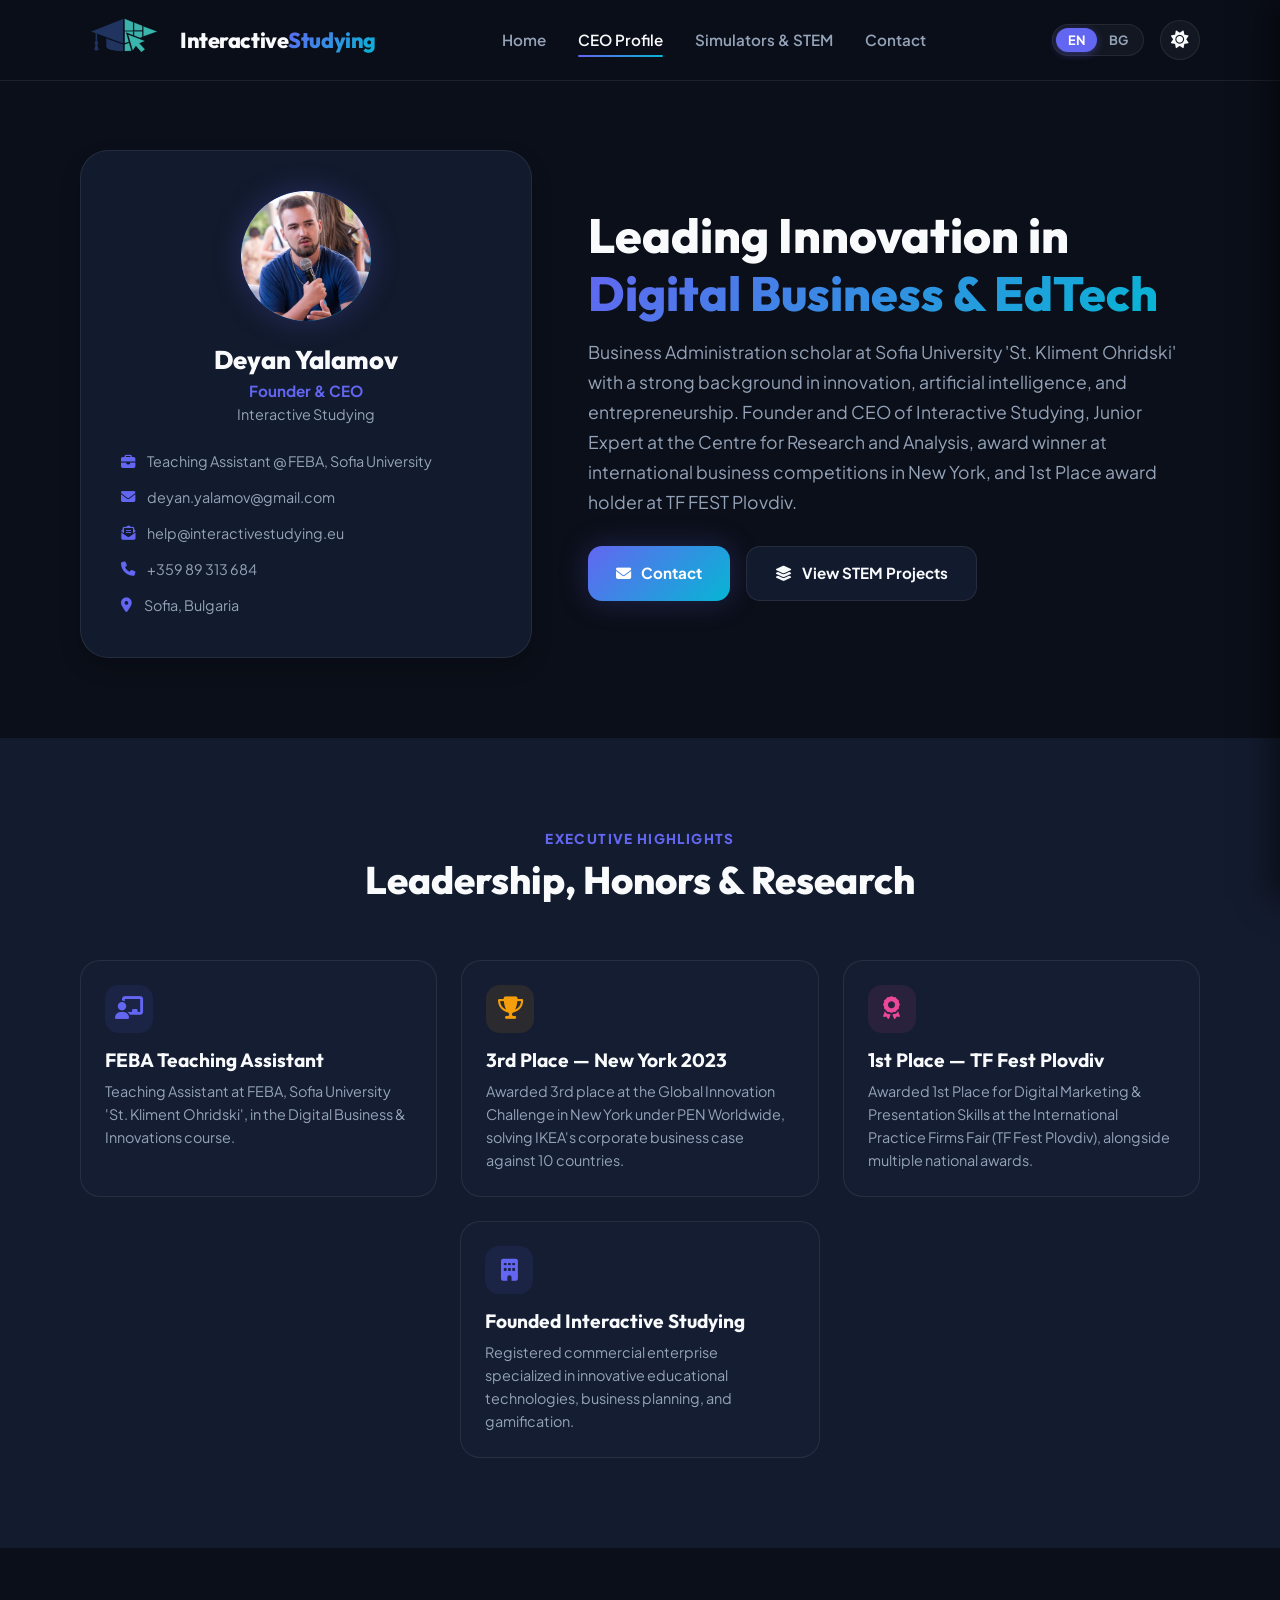
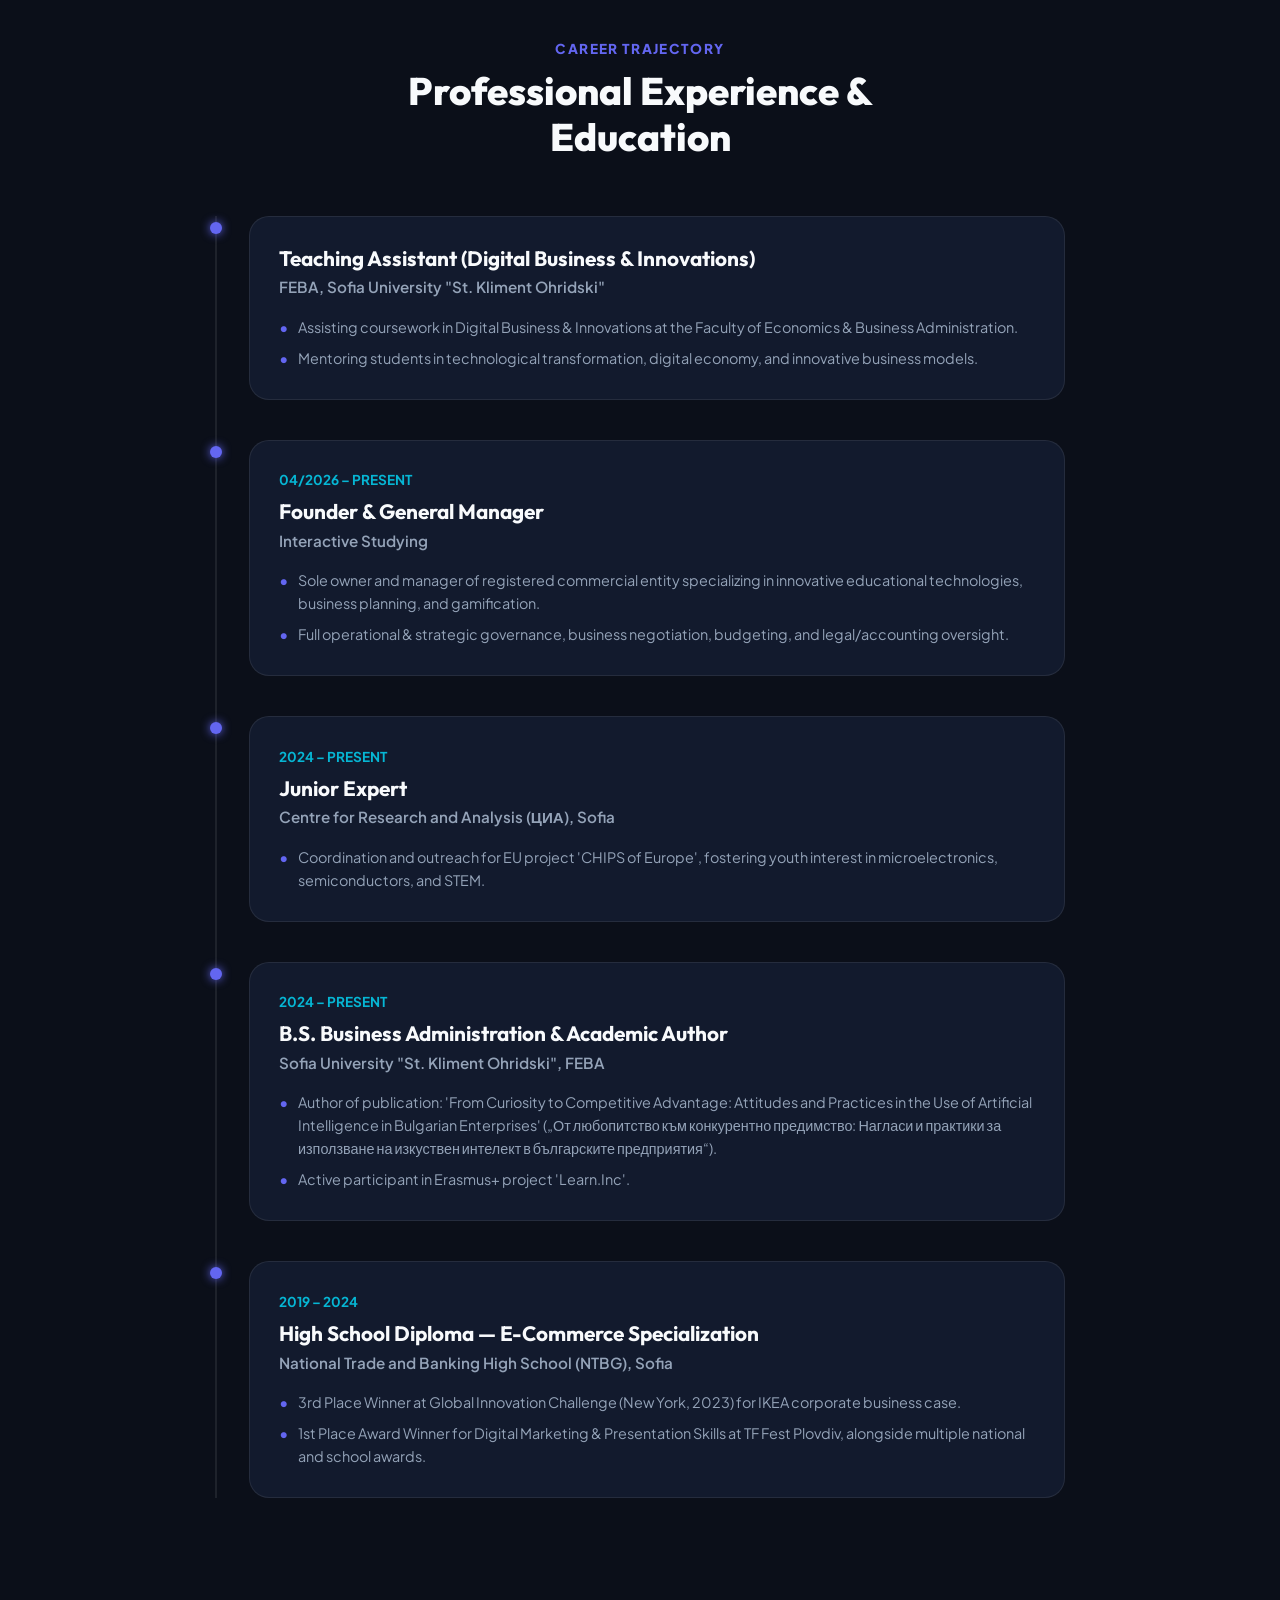
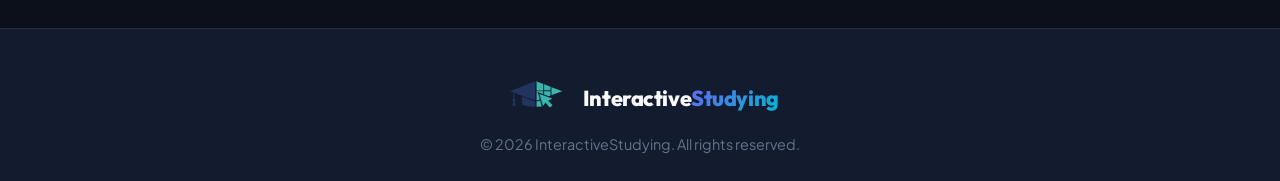
==== commit cf813f05: "Deploy all accumulated updates: new profile image, help email, favicons, full-width STEM section, an" ====
--- a/ceo.html
+++ b/ceo.html
@@ -1,4 +1,4 @@
-<!DOCTYPE html>
+﻿<!DOCTYPE html>
 <html lang="en" data-theme="dark">
 
 <head>
@@ -7,6 +7,10 @@
   <title>Deyan Yalamov — Founder & CEO Profile | Interactive Studying</title>
   <meta name="description"
     content="Executive resume and career trajectory of Deyan Yalamov, Founder & CEO of Interactive Studying, FEBA Teaching Assistant, and Junior Expert at CIA.">
+  <link rel="icon" type="image/x-icon" href="favicon.ico">
+  <link rel="icon" type="image/svg+xml" href="logo.svg">
+  <link rel="icon" type="image/png" href="favicon.png">
+  <link rel="apple-touch-icon" href="favicon.png">
   <link rel="stylesheet" href="style.css">
   <link rel="stylesheet" href="https://cdnjs.cloudflare.com/ajax/libs/font-awesome/6.4.0/css/all.min.css">
 </head>
@@ -87,15 +91,15 @@
   <section class="ceo-hero">
     <div class="container ceo-grid">
       <div class="ceo-portrait-card">
-        <div class="ceo-avatar">
-          <i class="fa-solid fa-user-tie"></i>
+        <div class="ceo-avatar" style="overflow: hidden; padding: 0;">
+          <img src="mic-pik-1.jpeg" alt="Deyan Yalamov" style="width: 100%; height: 100%; object-fit: cover; border-radius: 50%;">
         </div>
         <h3 style="font-size: 1.6rem; font-weight: 800;" data-en="Deyan Yalamov" data-bg="Деян Ялъмов">Deyan Yalamov
         </h3>
         <p style="color: var(--accent-primary); font-weight: 700; font-size: 0.95rem; margin-top: 0.2rem;"
           data-en="Founder & CEO" data-bg="Основател и Управител">Founder & CEO</p>
         <p style="color: var(--text-secondary); font-size: 0.9rem; margin-bottom: 1.5rem;"
-          data-en="Interactive Studying" data-bg="„Интерактив Стъдинг“ ЕООД">Interactive Studying</p>
+          data-en="Interactive Studying" data-bg="„Интерактив Стъдийнг“ ЕООД">Interactive Studying</p>
 
         <div class="ceo-contact-list">
           <div class="ceo-contact-item">
@@ -107,6 +111,10 @@
           <div class="ceo-contact-item">
             <i class="fa-solid fa-envelope"></i>
             <span>deyan.yalamov@gmail.com</span>
+          </div>
+          <div class="ceo-contact-item">
+            <i class="fa-solid fa-envelope-open-text"></i>
+            <span>help@interactivestudying.eu</span>
           </div>
           <div class="ceo-contact-item">
             <i class="fa-solid fa-phone"></i>
@@ -128,7 +136,7 @@
 
         <p style="color: var(--text-secondary); font-size: 1.1rem; margin-bottom: 1.8rem; line-height: 1.7;"
           data-en="Business Administration scholar at Sofia University 'St. Kliment Ohridski' with a strong background in innovation, artificial intelligence, and entrepreneurship. Founder and CEO of Interactive Studying, Junior Expert at the Centre for Research and Analysis, award winner at international business competitions in New York, and 1st Place award holder at TF FEST Plovdiv."
-          data-bg="Студент по Бизнес администрация в СУ „Св. Климент Охридски“ с изявен интерес към иновациите, изкуствения интелект и предприемачеството. Собственик и управител на „Интерактив Стъдинг“ ЕООД, млад експерт в ЦИА, носител на отличия от Ню Йорк и 1-во място на ТФ ФЕСТ Пловдив.">
+          data-bg="Студент по Бизнес администрация в СУ „Св. Климент Охридски“ с изявен интерес към иновациите, изкуствения интелект и предприемачеството. Собственик и управител на „Интерактив Стъдийнг“ ЕООД, млад експерт в ЦИА, носител на отличия от Ню Йорк и 1-во място на ТФ ФЕСТ Пловдив.">
           Business Administration scholar at Sofia University 'St. Kliment Ohridski' with a strong background in
           innovation, artificial intelligence, and entrepreneurship. Founder and CEO of Interactive Studying, Junior
           Expert at the Centre for Research and Analysis, award winner at international business competitions in New
@@ -201,7 +209,7 @@
           <div class="achievement-icon" style="color: var(--accent-primary); background: rgba(99,102,241,0.1);"><i
               class="fa-solid fa-building"></i></div>
           <h4 style="font-size: 1.2rem; font-weight: 700; margin-bottom: 0.5rem;" data-en="Founded Interactive Studying"
-            data-bg="Основател на „Интерактив Стъдинг“ ЕООД">Founded Interactive Studying</h4>
+            data-bg="Основател на „Интерактив Стъдийнг“ ЕООД">Founded Interactive Studying</h4>
           <p style="color: var(--text-secondary); font-size: 0.9rem;"
             data-en="Registered commercial enterprise specialized in innovative educational technologies, business planning, and gamification."
             data-bg="Регистрирано търговско дружество за иновативни образователни технологии, бизнес планиране и геймификация.">
@@ -251,7 +259,7 @@
             <div class="timeline-date">04/2026 – PRESENT</div>
             <h3 class="timeline-title" data-en="Founder & General Manager" data-bg="Основател и Управител">Founder &
               General Manager</h3>
-            <div class="timeline-company" data-en="Interactive Studying" data-bg="„Интерактив Стъдинг“ ЕООД">Interactive
+            <div class="timeline-company" data-en="Interactive Studying" data-bg="„Интерактив Стъдийнг“ ЕООД">Interactive
               Studying</div>
             <ul class="timeline-bullets">
               <li
@@ -337,11 +345,11 @@
           onerror="this.src='logo.png'">
         <div class="logo-text">Interactive<span>Studying</span></div>
       </a>
-      <p class="footer-copy">&copy; 2026 InteractiveStudyingCVSite. All rights reserved.</p>
+      <p class="footer-copy">&copy; 2026 InteractiveStudying. All rights reserved.</p>
     </div>
   </footer>
 
   <script src="script.js"></script>
 </body>
 
-</html>+</html>
--- a/style.css
+++ b/style.css
@@ -158,9 +158,9 @@
 }
 
 .logo-img {
-  height: 42px;
+  height: 48px;
   width: auto;
-  max-width: 180px;
+  max-width: 200px;
   object-fit: contain;
   display: block;
   transition: transform var(--transition-fast);
@@ -739,12 +739,15 @@
 
 /* Projects Showcase */
 .projects-grid {
-  display: grid;
-  grid-template-columns: repeat(auto-fill, minmax(340px, 1fr));
+  display: flex;
+  flex-wrap: wrap;
+  justify-content: center;
   gap: 2rem;
 }
 
 .project-card {
+  flex: 1 1 300px;
+  max-width: 420px;
   background: var(--bg-card);
   border: 1px solid var(--border-color);
   border-radius: var(--radius-lg);
